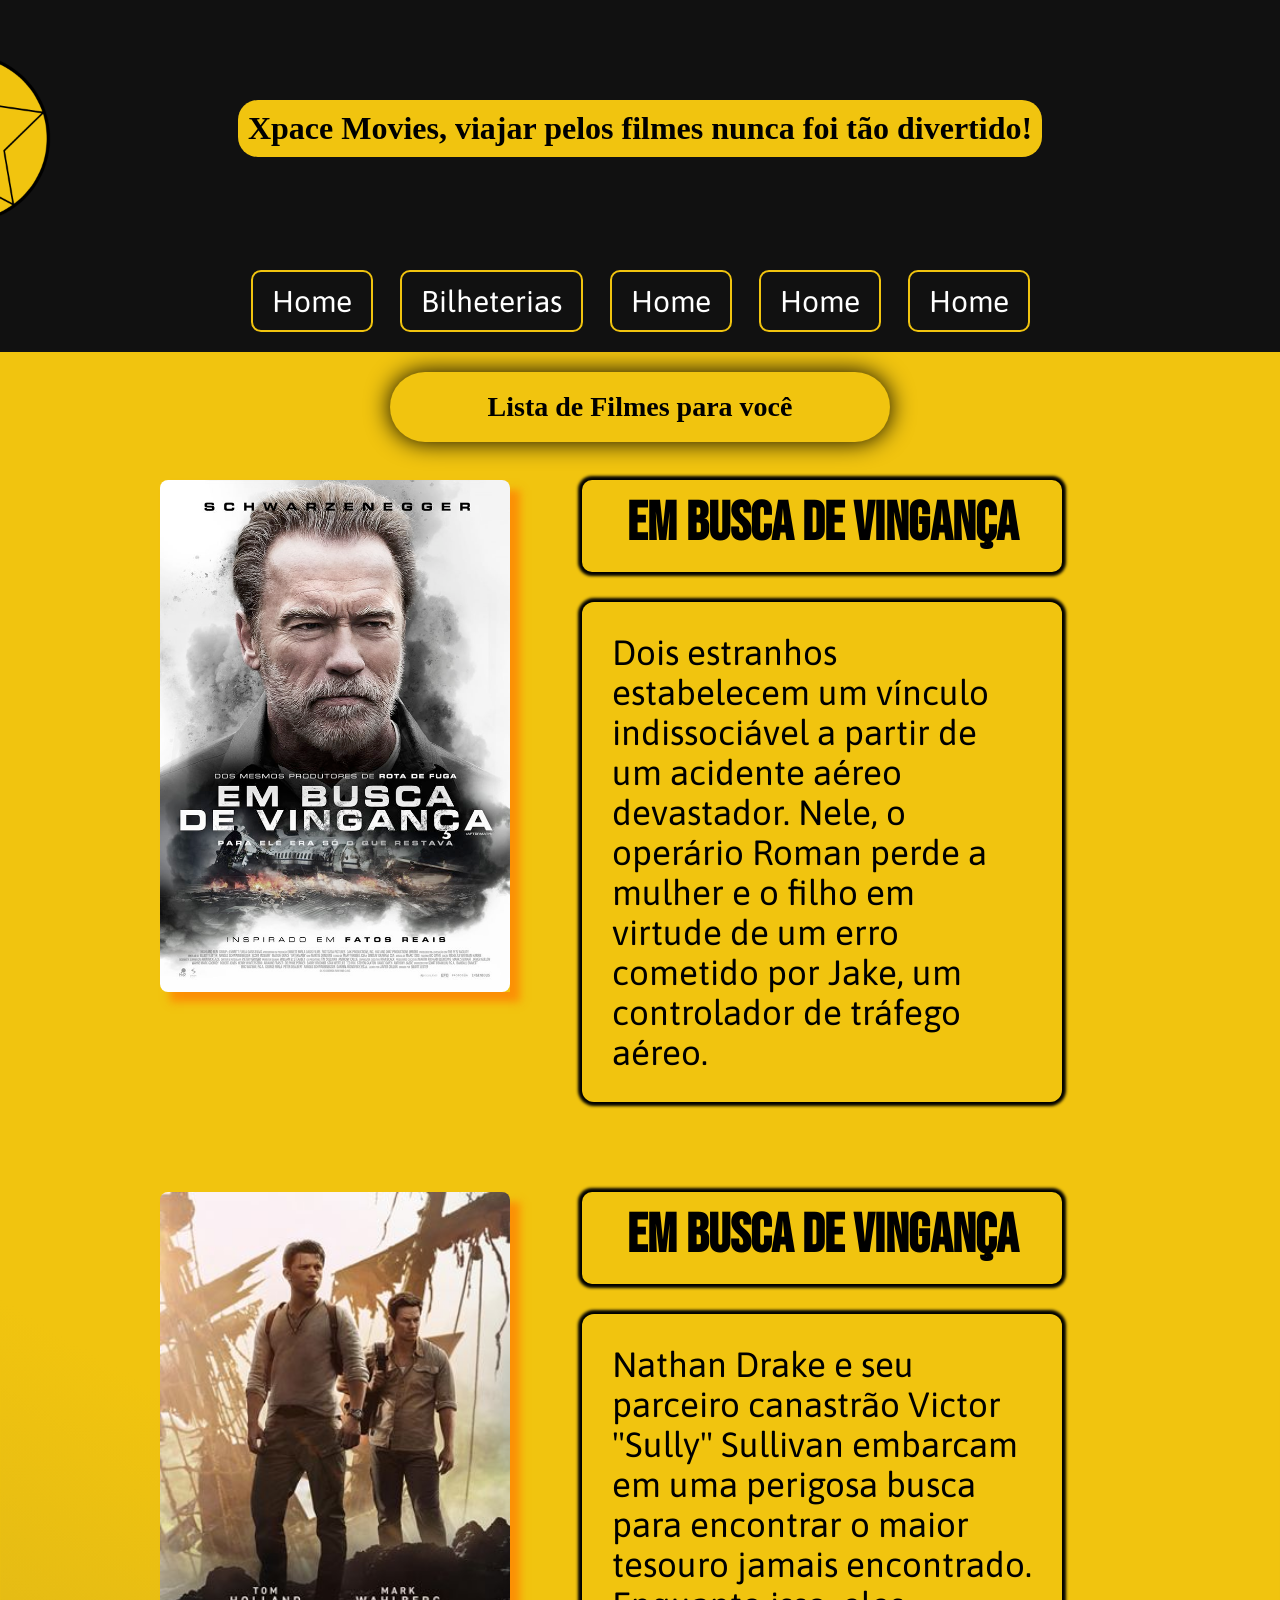
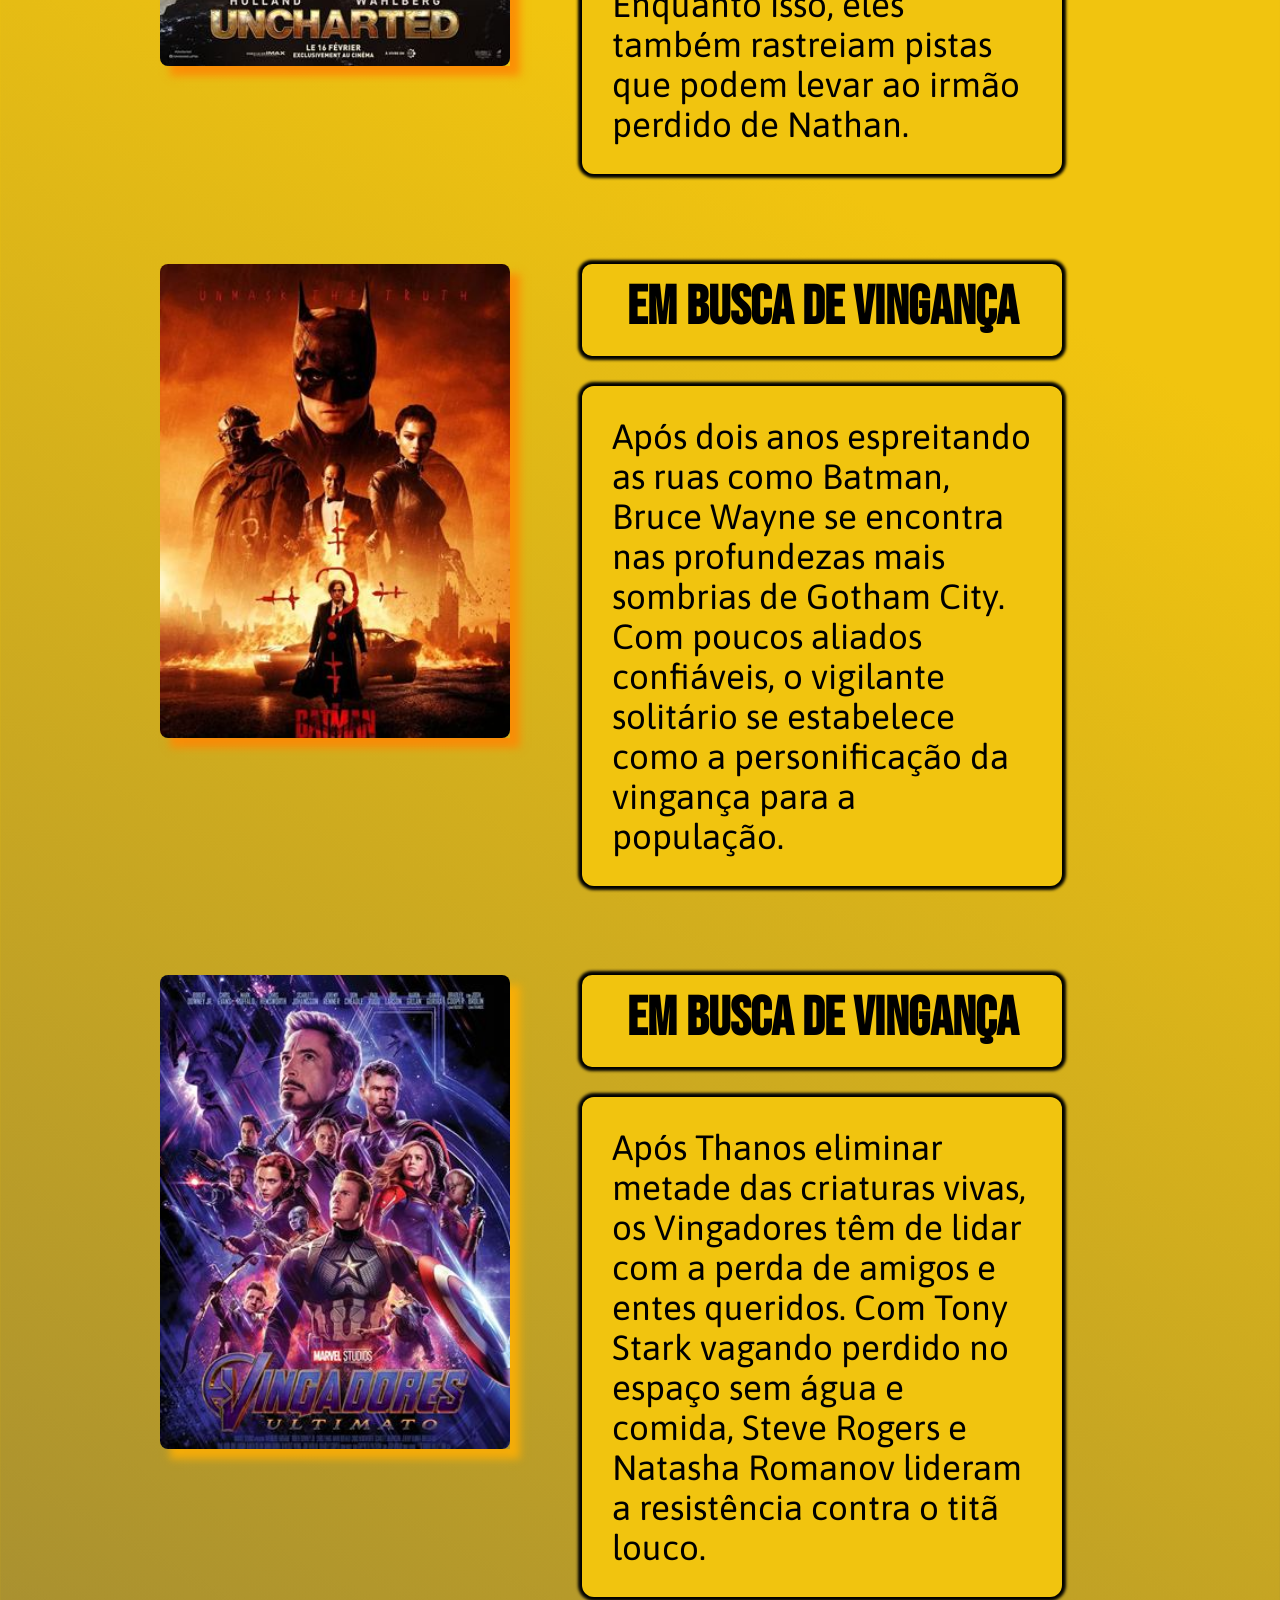
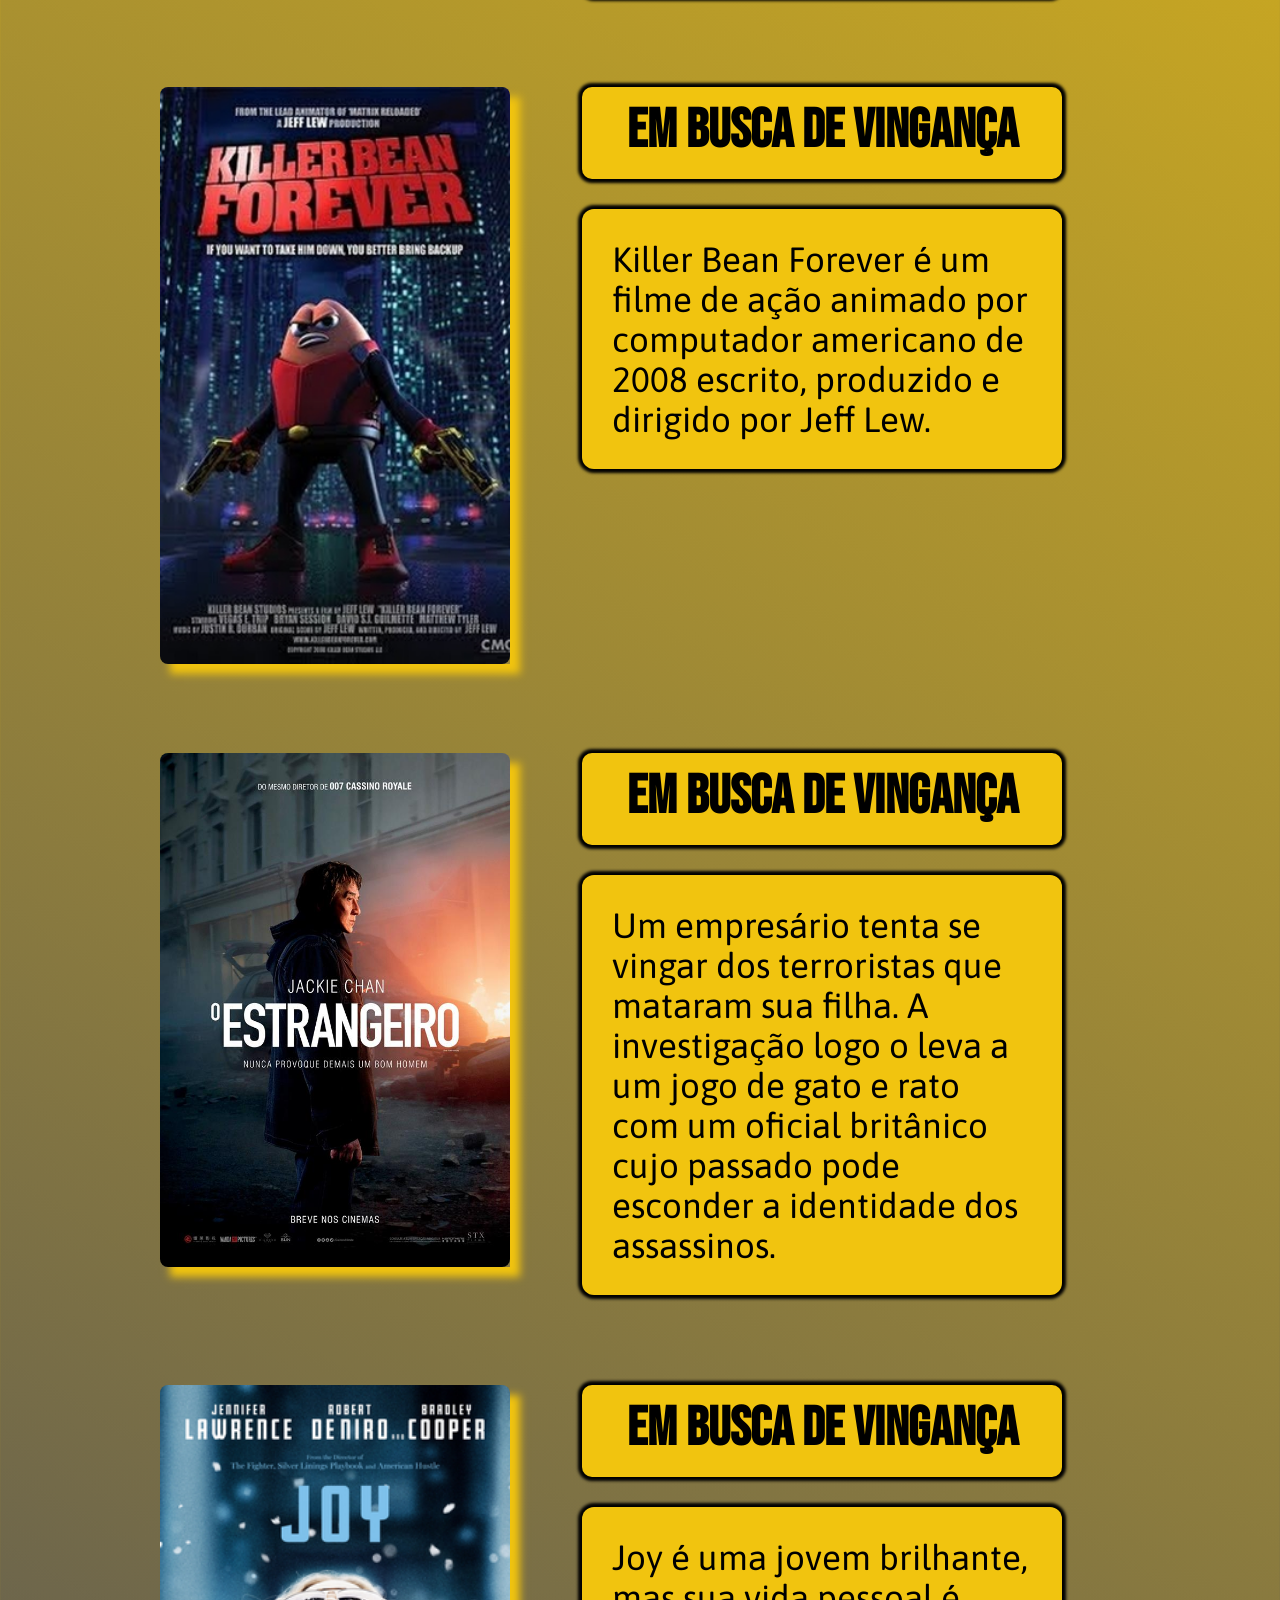
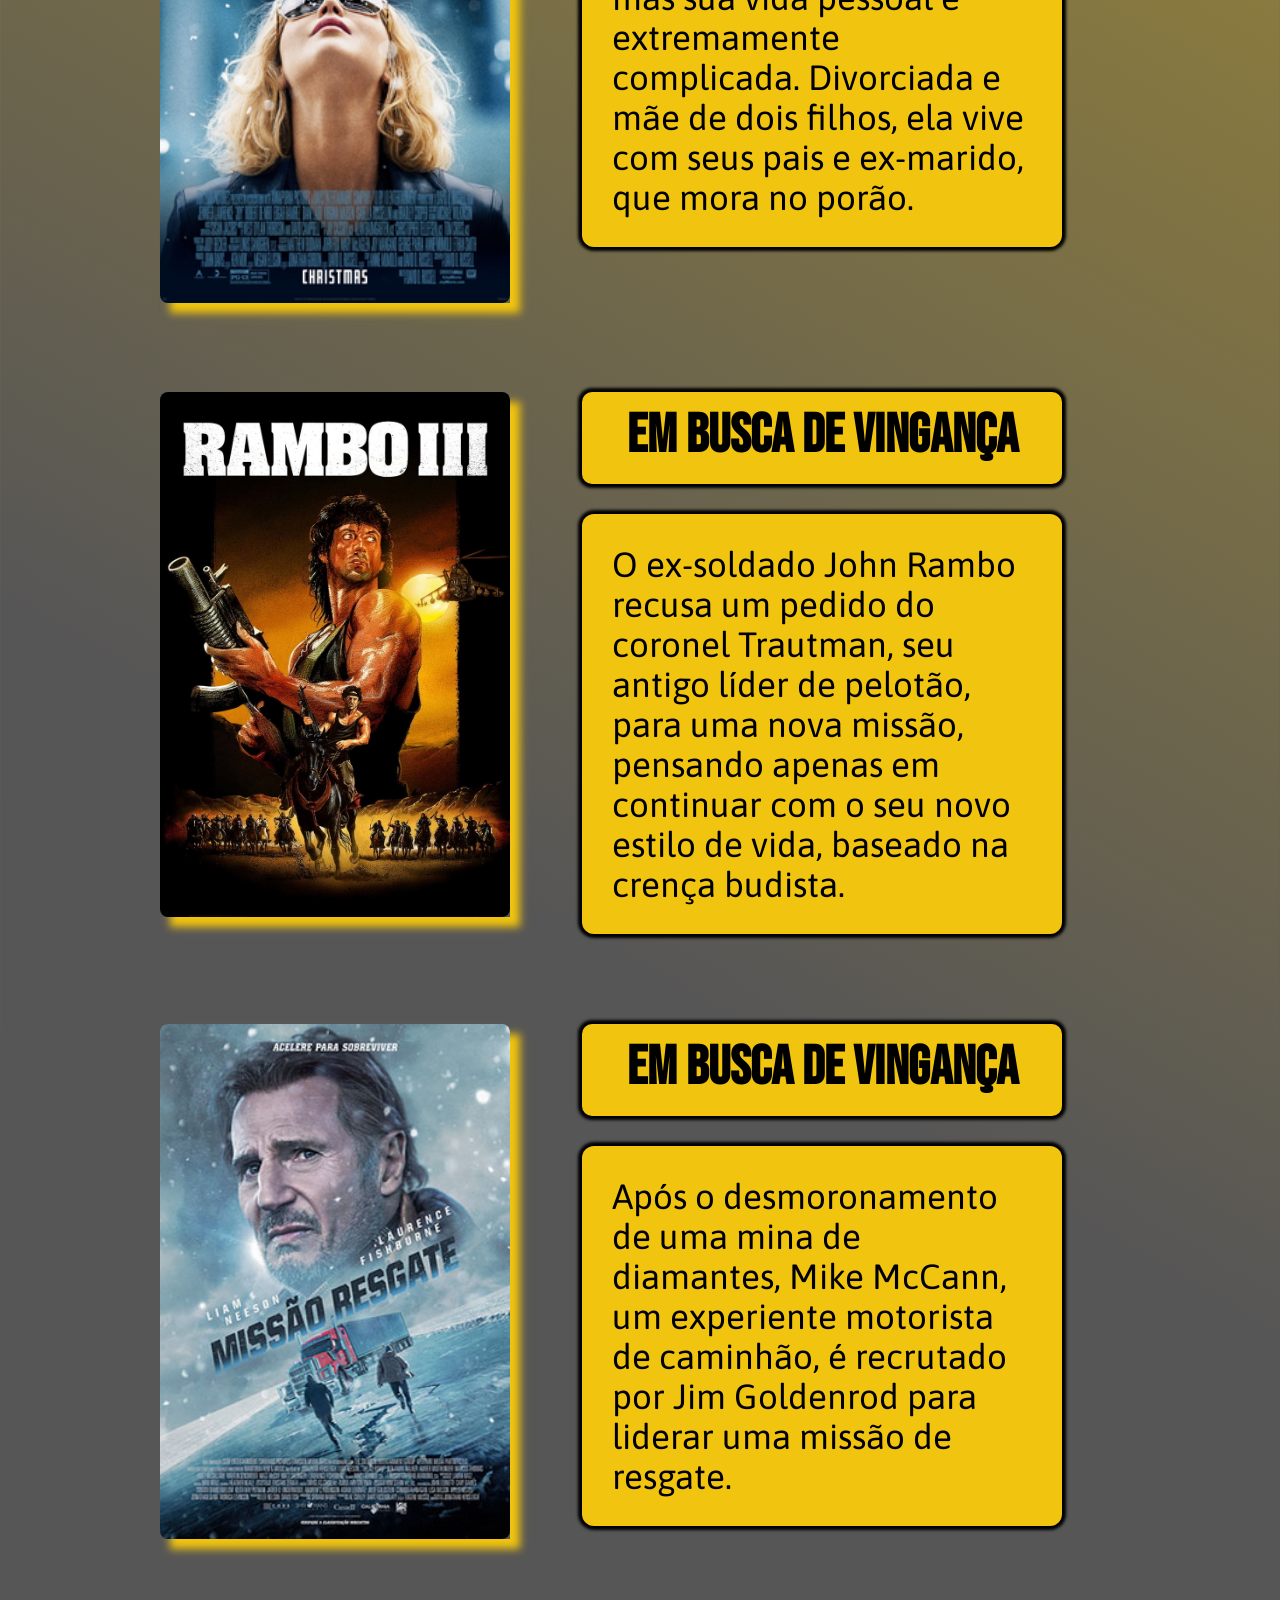
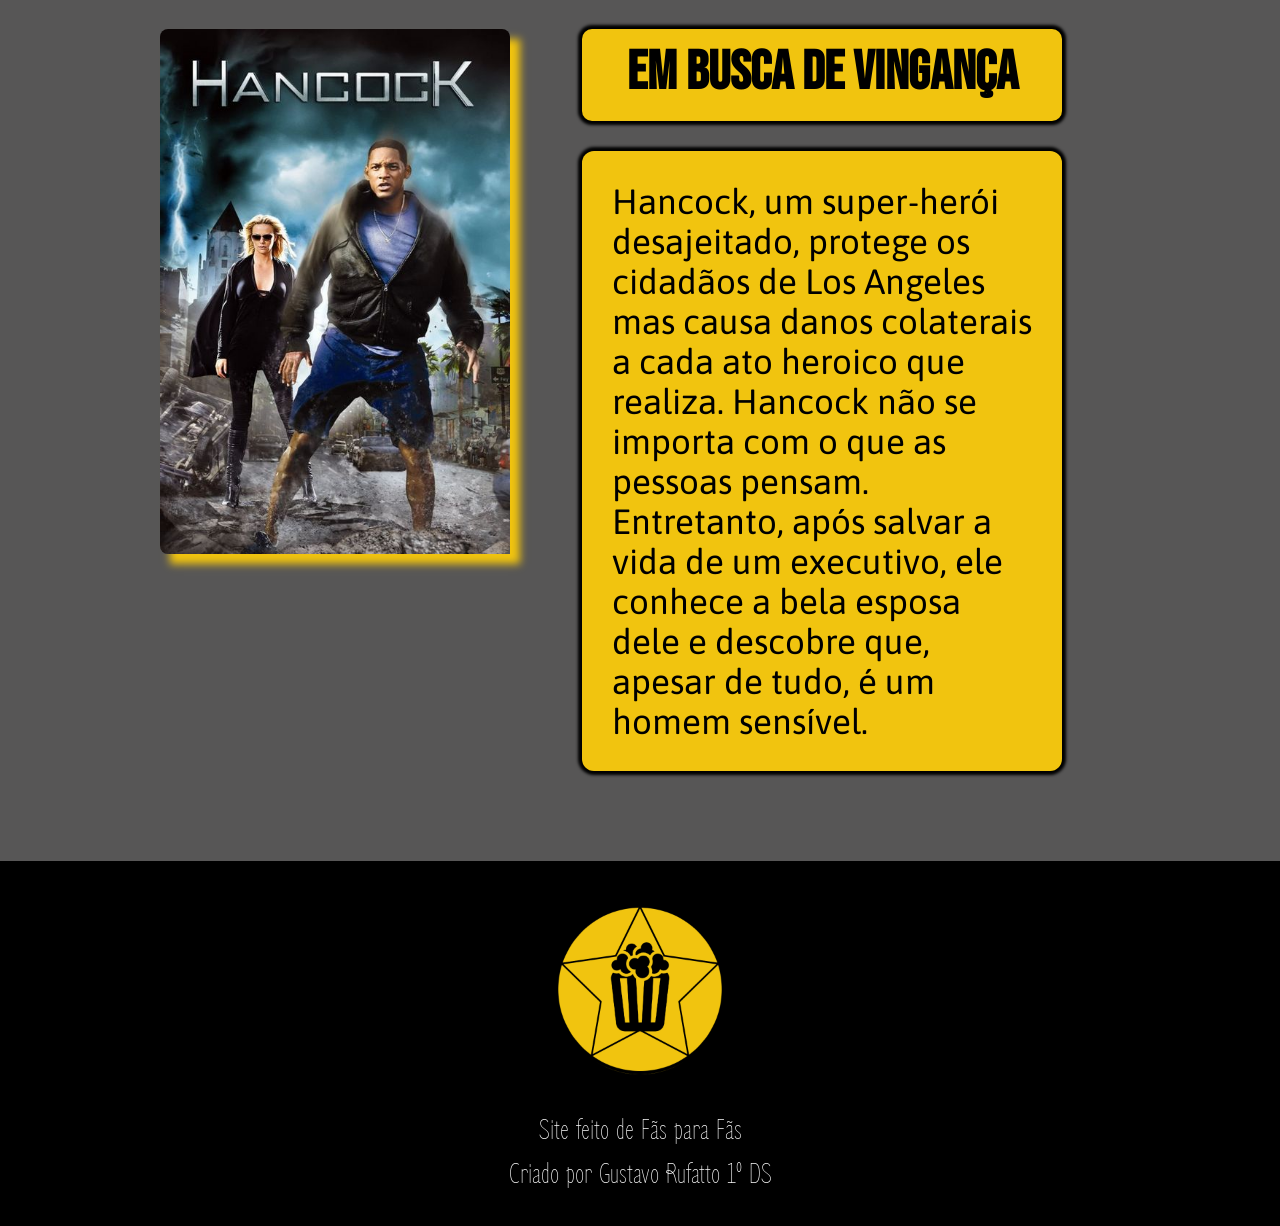
==== Paginas/index.html @ f7ef4a0c "Initial commit" ====
<!DOCTYPE html>
<html lang="pt-BR">

<head>
    <meta charset="UTF-8">
    <link rel="stylesheet" type="text/css" href="./style.css">
    <title>Xpace Movies</title>
</head>

<body>
    <header>
        <div class="cabecalho">
            <img class="cabecalho-logo" src="../Imagens/logo.png" alt="logo" />
            <h1 class="cabecalho-letreiro">Xpace Movies, viajar pelos filmes nunca foi tão divertido! </h1>
        </div>

        <nav>
            <ul class="menu">
                <a href="index.html">
                    <li>Home</li>
                </a>
                <a href="tabela_bilheteria.html">
                    <li>Bilheterias</li>
                </a>
                <a href="../Paginas/index.html">
                    <li>Home</li>
                </a>
                <a href="../Paginas/index.html">
                    <li>Home</li>
                </a>
                <a href="../Paginas/index.html">
                    <li>Home</li>
                </a>
            </ul>
    </header>

    <!--Estou colocando classe em tudo pra ficar o mais objetivo possível :D -->
    <main class="conteudo-principal">
        <center>
            <h1 class="letras">Lista de Filmes para você</h1>
        </center>
        <div>
            <div class="conteudo">
                <div class="filme-capa">
                    <div class="filme-capa-imagem filme-capa-strong-orange">
                        <a href="../Filmes/filme1.html"><img src="../Imagens/filme.jpeg" /></a>
                    </div>
                </div>
                <div class="filme-resumo">
                    <a class="link-titulo" href="../Filmes/filme1.html">
                        <div class="filme-titulo">
                            <h2>em busca de vingança</h2>
                        </div>
                    </a>
                    <p>Dois estranhos estabelecem um vínculo indissociável a partir de um acidente aéreo devastador.
                        Nele, o operário Roman perde a mulher e o filho em virtude de um erro cometido por Jake, um
                        controlador de tráfego aéreo.</p>
                </div>
            </div>
            <div class="conteudo">
                <div class="filme-capa">
                    <div class="filme-capa-imagem filme-capa-strong-orange">
                        <a href="../Filmes/filme2.html"><img src="../Imagens/filme2.jpg" /></a>
                    </div>
                </div>
                <div class="filme-resumo">
                    <a class="link-titulo" href="../Filmes/filme2.html">
                        <div class="filme-titulo">
                            <h2>em busca de vingança</h2>
                        </div>
                    </a>
                    <p>Nathan Drake e seu parceiro canastrão Victor "Sully" Sullivan embarcam em uma perigosa busca para
                        encontrar o maior tesouro jamais encontrado. Enquanto isso, eles também rastreiam pistas que
                        podem levar ao irmão perdido de Nathan.</p>
                </div>
            </div>
            <div class="conteudo">
                <div class="filme-capa">
                    <div class="filme-capa-imagem filme-capa-strong-orange">
                        <a href="../Filmes/filme3.html"><img src="../Imagens/filme3.jpg" /></a>
                    </div>
                </div>
                <div class="filme-resumo">
                    <a class="link-titulo" href="../Filmes/filme3.html">
                        <div class="filme-titulo">
                            <h2>em busca de vingança</h2>
                        </div>
                    </a>
                    <p>Após dois anos espreitando as ruas como Batman, Bruce Wayne se encontra nas profundezas mais
                        sombrias de Gotham City. Com poucos aliados confiáveis, o vigilante solitário se estabelece como
                        a personificação da vingança para a população.</p>
                </div>
            </div>
            <div class="conteudo">
                <div class="filme-capa">
                    <div class="filme-capa-imagem filme-capa-orange">
                        <a href="../Filmes/filme4.html"><img src="../Imagens/filme4.jpg" /></a>
                    </div>
                </div>
                <div class="filme-resumo">
                    <a class="link-titulo" href="../Filmes/filme4.html">
                        <div class="filme-titulo">
                            <h2>em busca de vingança</h2>
                        </div>
                    </a>
                    <p>Após Thanos eliminar metade das criaturas vivas, os Vingadores têm de lidar com a perda de amigos
                        e entes queridos. Com Tony Stark vagando perdido no espaço sem água e comida, Steve Rogers e
                        Natasha Romanov lideram a resistência contra o titã louco.</p>
                </div>
            </div>
            <div class="conteudo">
                <div class="filme-capa">
                    <div class="filme-capa-imagem filme-capa-yellow">
                        <a href="../Filmes/filme5.html"><img src="../Imagens/filme5.jpg" /></a>
                    </div>
                </div>
                <div class="filme-resumo">
                    <a class="link-titulo" href="../Filmes/filme5.html">
                        <div class="filme-titulo">
                            <h2>em busca de vingança</h2>
                        </div>
                    </a>
                    <p>Killer Bean Forever é um filme de ação animado por computador americano de 2008 escrito,
                        produzido e dirigido por Jeff Lew.</p>
                </div>
            </div>
            <div class="conteudo">
                <div class="filme-capa">
                    <div class="filme-capa-imagem filme-capa-yellow">
                        <a href="../Filmes/filme6.html"><img src="../Imagens/filme6.jpg" /></a>
                    </div>
                </div>
                <div class="filme-resumo">
                    <a class="link-titulo" href="../Filmes/filme6.html">
                        <div class="filme-titulo">
                            <h2>em busca de vingança</h2>
                        </div>
                    </a>
                    <p>Um empresário tenta se vingar dos terroristas que mataram sua filha. A investigação logo o leva a
                        um jogo de gato e rato com um oficial britânico cujo passado pode esconder a identidade dos
                        assassinos.</p>
                </div>
            </div>
            <div class="conteudo">
                <div class="filme-capa">
                    <div class="filme-capa-imagem filme-capa-yellow">
                        <a href="../Filmes/filme7.html"><img src="../Imagens/filme7.jpg" /></a>
                    </div>
                </div>
                <div class="filme-resumo">
                    <a class="link-titulo" href="../Filmes/filme7.html">
                        <div class="filme-titulo">
                            <h2>em busca de vingança</h2>
                        </div>
                    </a>
                    <p>Joy é uma jovem brilhante, mas sua vida pessoal é extremamente complicada. Divorciada e mãe de
                        dois filhos, ela vive com seus pais e ex-marido, que mora no porão.</p>
                </div>
            </div>
            <div class="conteudo">
                <div class="filme-capa">
                    <div class="filme-capa-imagem filme-capa-yellow">
                        <a href="../Filmes/filme8.html"><img src="../Imagens/filme8.jpg" /></a>
                    </div>
                </div>
                <div class="filme-resumo">
                    <a class="link-titulo" href="../Filmes/filme8.html">
                        <div class="filme-titulo">
                            <h2>em busca de vingança</h2>
                        </div>
                    </a>
                    <p>O ex-soldado John Rambo recusa um pedido do coronel Trautman, seu antigo líder de pelotão, para
                        uma nova missão, pensando apenas em continuar com o seu novo estilo de vida, baseado na crença
                        budista.</p>
                </div>
            </div>
            <div class="conteudo">
                <div class="filme-capa">
                    <div class="filme-capa-imagem filme-capa-yellow">
                        <a href="../Filmes/filme9.html"><img src="../Imagens/filme9.jpg" /></a>
                    </div>
                </div>
                <div class="filme-resumo">
                    <a class="link-titulo" href="../Filmes/filme9.html">
                        <div class="filme-titulo">
                            <h2>em busca de vingança</h2>
                        </div>
                    </a>
                    <p>Após o desmoronamento de uma mina de diamantes, Mike McCann, um experiente motorista de caminhão,
                        é recrutado por Jim Goldenrod para liderar uma missão de resgate.</p>
                </div>
            </div>
            <div class="conteudo">
                <div class="filme-capa">
                    <div class="filme-capa-imagem filme-capa-yellow">
                        <a href="../Filmes/filme10.html"><img src="../Imagens/filme10.jpg" /></a>
                    </div>
                </div>
                <div class="filme-resumo">
                    <a class="link-titulo" href="../Filmes/filme10.html">
                        <div class="filme-titulo">
                            <h2>em busca de vingança</h2>
                        </div>
                    </a>
                    <div class="filme-descricao">
                        <p>Hancock, um super-herói desajeitado, protege os cidadãos de Los Angeles mas causa danos
                            colaterais a cada ato heroico que realiza. Hancock não se importa com o que as pessoas
                            pensam. Entretanto, após salvar a vida de um executivo, ele conhece a bela esposa dele e
                            descobre que, apesar de tudo, é um homem sensível.</p>
                    </div>
                </div>
            </div>
        </div>
    </main>

    <footer class="rodape">
        <div>
            <img class="rodape-logo" src="../Imagens/logo.png" />
            <p> Site feito de Fãs para Fãs</p>
            <p> Criado por Gustavo Rufatto 1º DS</p>
        </div>

    </footer>
</body>

</html>
---- Paginas/style.css ----
@import url('https://fonts.googleapis.com/css2?family=Asap&display=swap');
@import url('https://fonts.googleapis.com/css2?family=Bebas+Neue&family=Josefin+Sans:wght@200&display=swap');
@import url('https://fonts.googleapis.com/css2?family=Arya&family=Bebas+Neue&display=swap');
@import url('https://fonts.googleapis.com/css2?family=Zen+Loop&display=swap');
/* Eu gosto muito de usar as fontes do Google, facilita muito minha vida :P */

* {
    padding: 0;
    margin: 0;
    /* box-sizing: border-box; */
}

body {
    /* padding-left: ;
    padding-right: ;
    padding-top: ; */
    background: linear-gradient(30.15deg,   rgb(87, 86, 86) 26.62%, #f1c40f 75.61%);
    transition: 1s;
    /* O transition serve pra caso aja alguma mudança nos valores do body, ele da uma "duração" a mudança de valor, pra dar um efeito mais leve */

}

.menu a li:hover {
    background-color: #f1c40f;
    transition: 0.3s;
}

.menu a li {
    display: inline-flex;
    margin: 10px;
    border: 2px solid #f1c40f;
    padding: 12px 19px;
    border-radius: 10px;
}

.menu a{
    text-decoration: none;
    color: white;
    font-size: 30px;
    font-family: 'Asap';
}

ul {
    padding-top: 10px;
    background-color: #111;
    padding: 10px;
}

nav {
    background-color: #111;
}

.cabecalho {
    display: flex;
    justify-content: center;
    background-color: #111;
    padding-top: 40px;
}

.cabecalho-logo {
    height: 200px;
    width: 200px;
    padding-right: 1350px;
    padding-bottom: 10px;
}

.cabecalho h1 {
    padding: 10px;
    margin: 60px;
    text-align: center;
    position: absolute;
    background-color: #f1c40f;
    border-radius: 20px;
    font-family: 'Oleo Script', cursive;
}

nav  {
    justify-content: center;
    display: flex;
}

.letras {
     background-color: rgba(241, 196, 15, 1.0);
     border-radius: 50px;
     width: 500px;
     height: 70px;
     font-size: 28px;
     text-align: center;
     margin-top: 20px;
     display: flex;
     justify-content: center;
     align-items: center;
     box-shadow: 0px 0px 25px black;
}

.letras {
    font-family: '', cursive;
}

.conteudo {
    margin: 0 auto;
    width: 75%;
    display: grid;
    grid-gap: 15%;
    gap: 9%;
    grid-template-columns: 35% 50%;
    margin-top: 3%;
    margin-bottom: 7%;
}

.filme-capa {
    display: grid;
    aspect-ratio: 1/1;
    place-items: center;
    width: 100%;
}

.filme-capa-imagem img {
    display: block;
    object-fit: cover;
    width: 100%;
    width: 350px;
    border-radius: 8px;
    opacity: 1;
	-webkit-transition: .3s ease-in-out;
	transition: .3s ease-in-out;
}

.filme-capa-strong-orange {
    box-shadow: 10px 10px 8px rgba(253, 137, 5, 0.884);
}
.filme-capa-orange {
    box-shadow: 10px 10px 8px rgba(253, 174, 5, 0.884);
}
.filme-capa-yellow {
    box-shadow: 10px 10px 8px rgba(241, 196, 15, 1.0);
}

.filme-capa-imagem img:hover {
    opacity: 1.5;
    cursor: pointer;
    box-shadow: 0px 0px 25px black;
    transform: scale(1.1);
}

.filme-resumo h2 {
    display: grid;
    grid-template-columns: 1fr;
    color: black;
    border-radius: 15%;
    margin-bottom: 5px;
    height: 5%;
    font-size: 55px;
    font-family: 'Bebas Neue', cursive;
}

.link-titulo {
    text-decoration: none;
}

.filme-titulo {
    display: flex;
    padding: 10px 15px;
    background-color: rgba(241, 196, 15, 1.0);
    border-radius: 10px;
    text-align: center;
    justify-content: center;
    margin: 0 auto;
    transition: 0.3s;
    transition-timing-function: ease-in-out 0.3s;
    box-shadow: 0px 0px 3px 4px black;
}

.filme-titulo:hover {
    background-color: rgba(241, 196, 15, 1);
    box-shadow: 0px 0px 3px 4px white;
    color: white;
}

.filme-resumo p {
    margin-top: 30px;
    background-color: #f1c40f;
    padding: 30px;
    font-size: 35px;
    border-radius: 12px;
    font-family: 'Asap', cursive;
    box-shadow: 0px 0px 3px 4px black;
}

.rodape {
    background-color: black;
    color: white;
    text-align: center;
    padding: 30px;
}

.rodape-logo {
    height: 200px;
    padding-bottom: 10px;
}

.rodape p {
    padding: 5px;
    font-family: 'Zen Loop', cursive;
}

.rodape div {
    align-items: center;
    font-size: 30px;
}
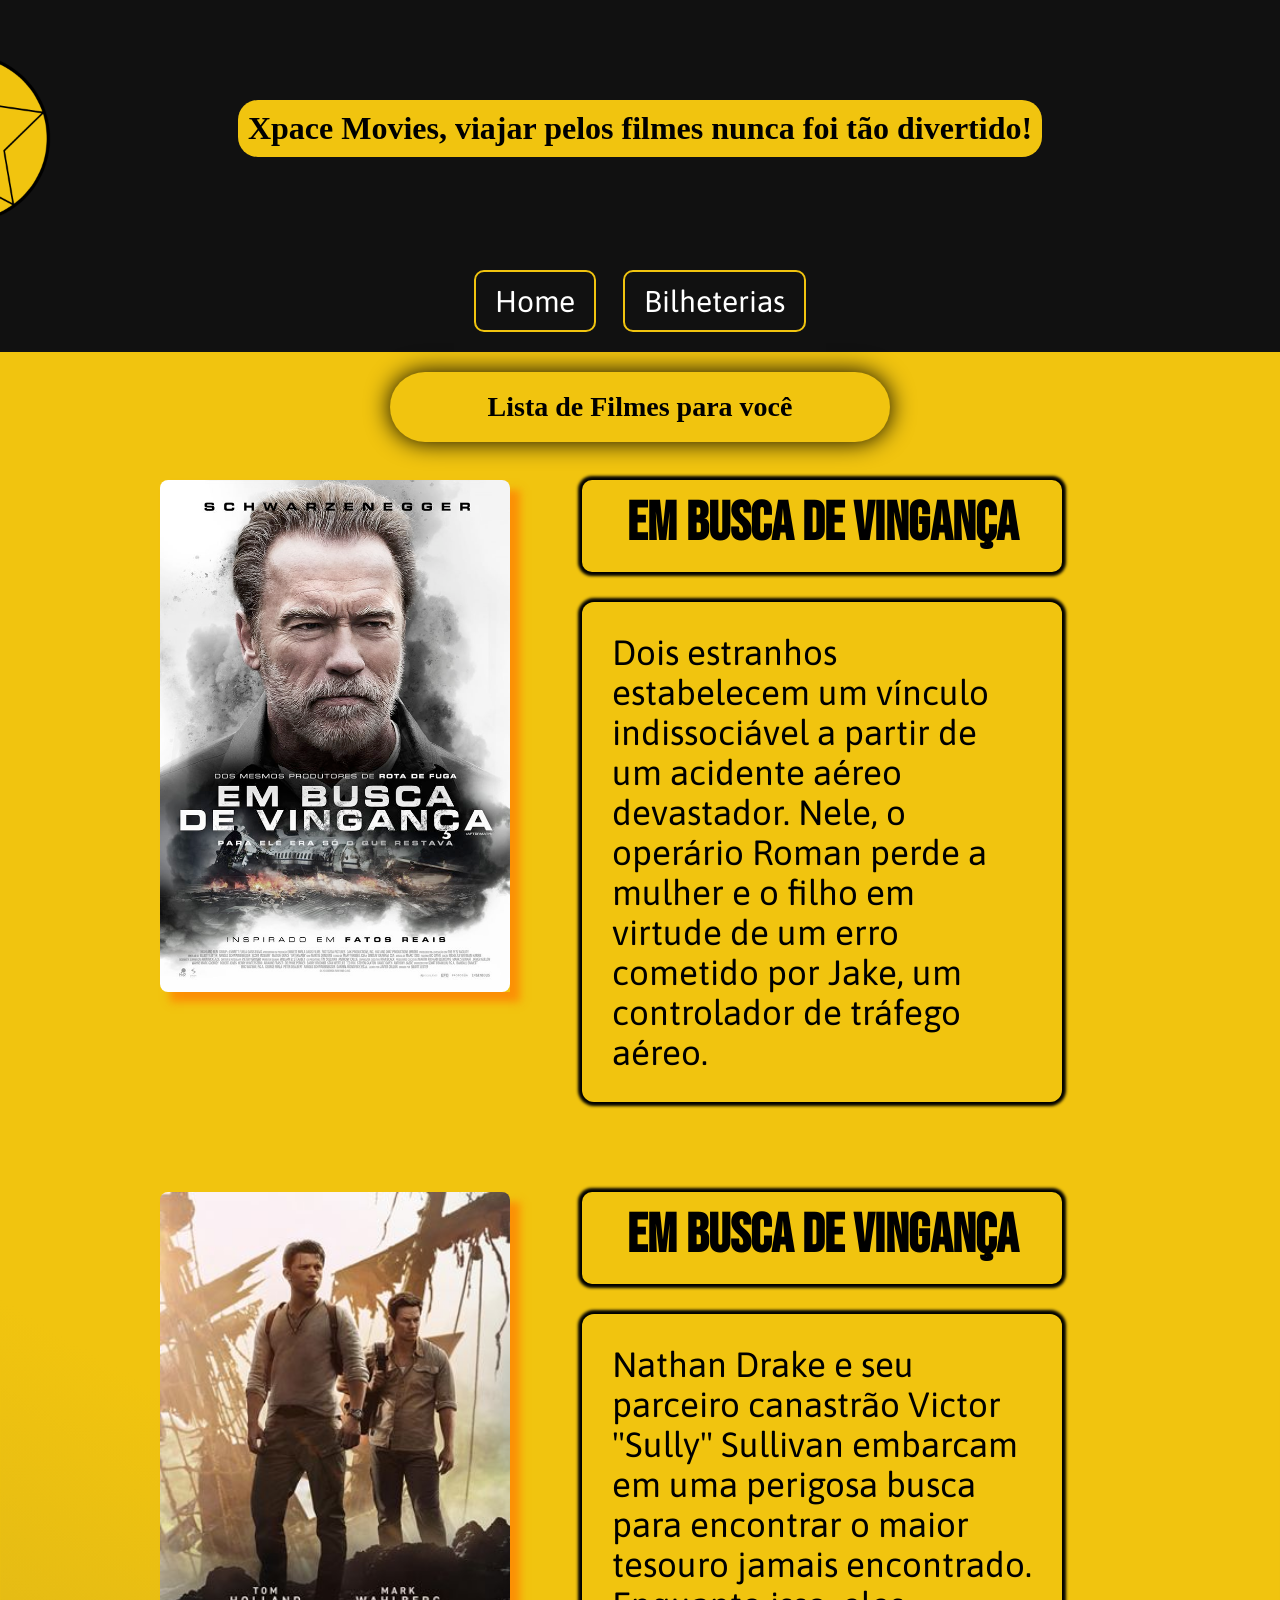
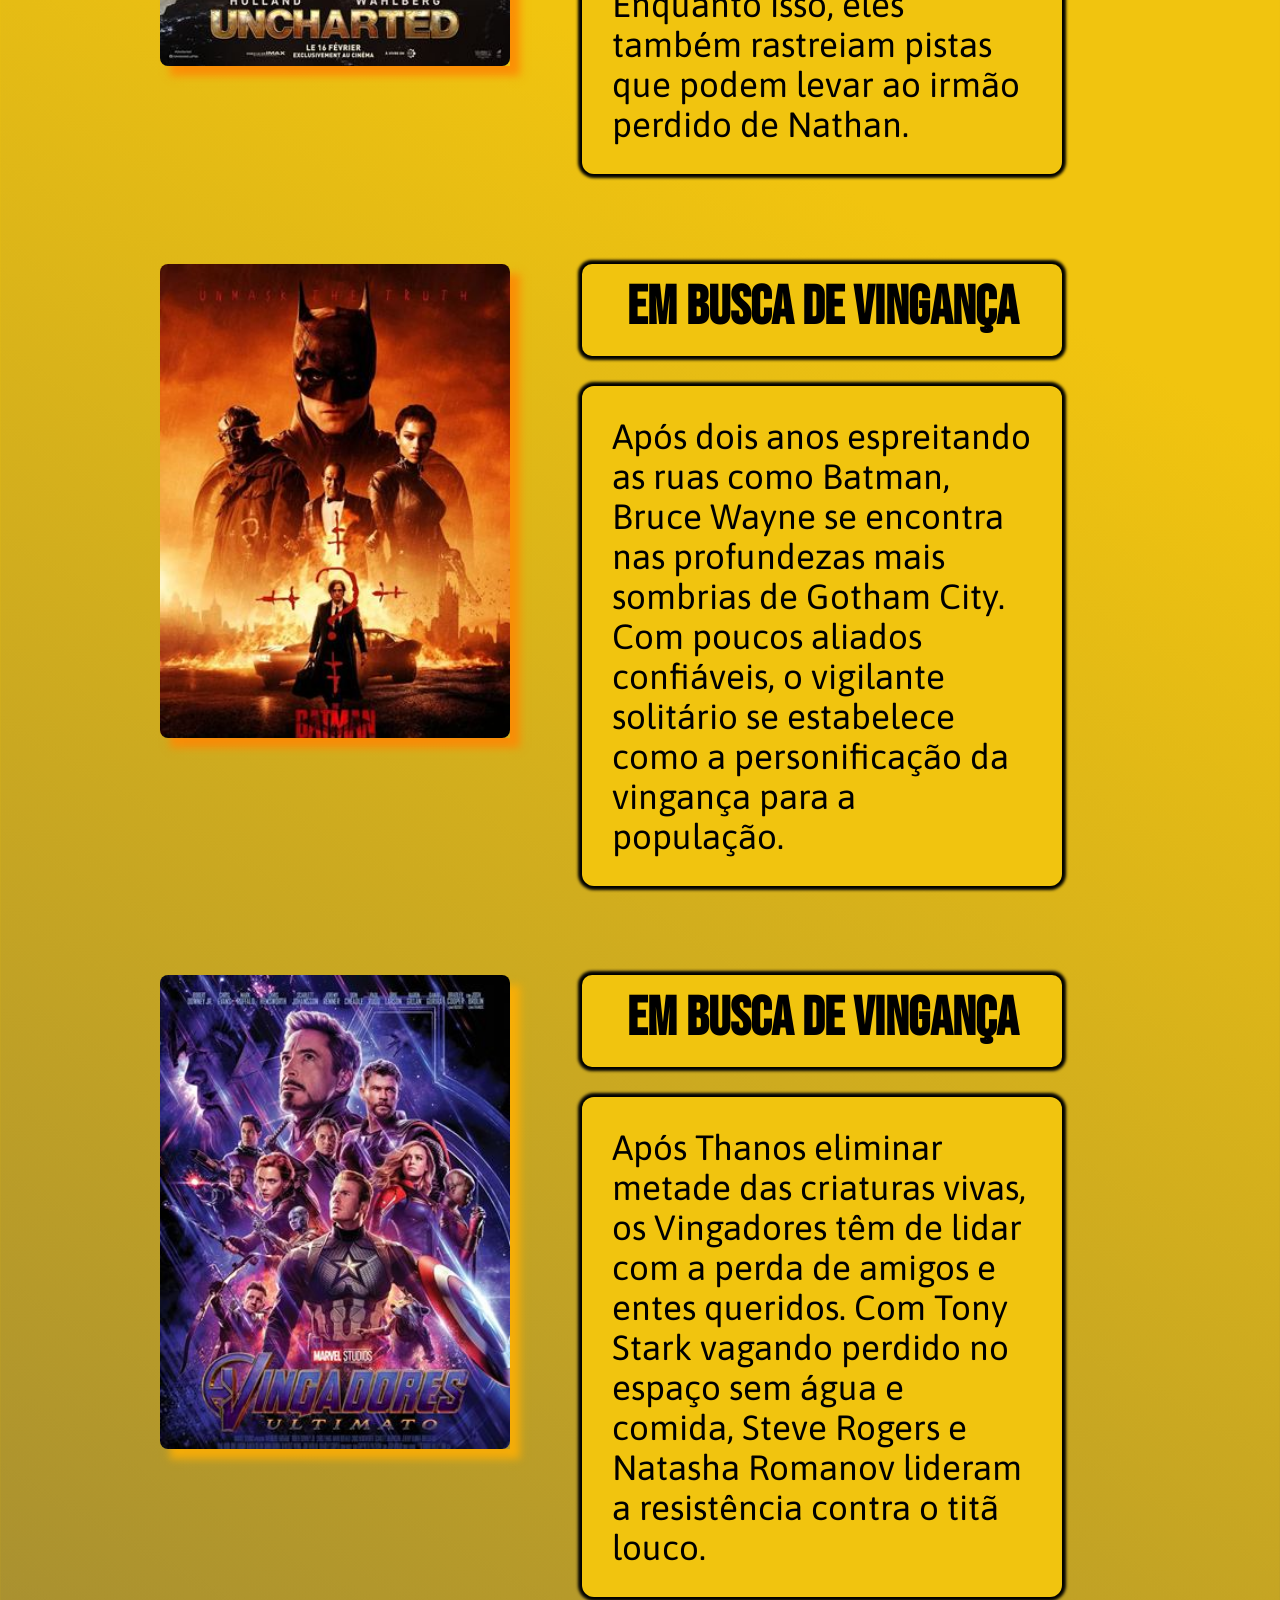
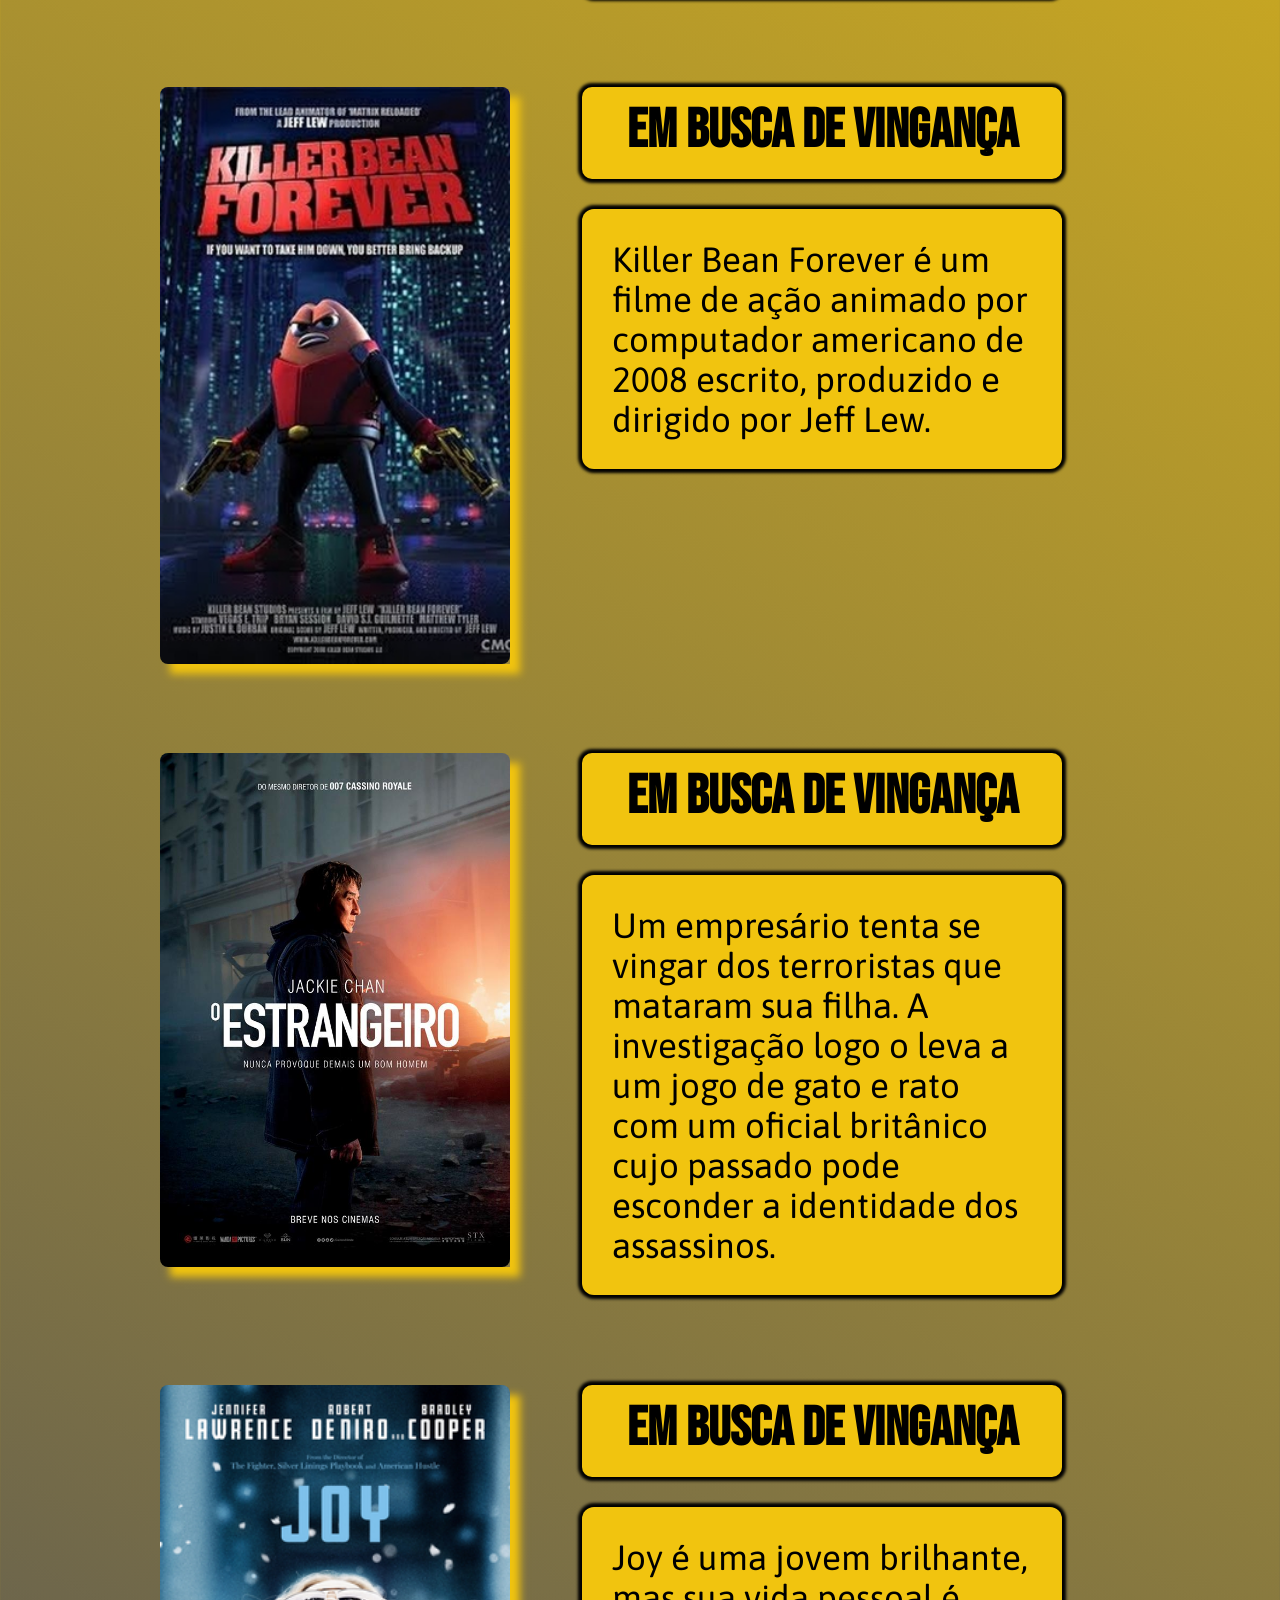
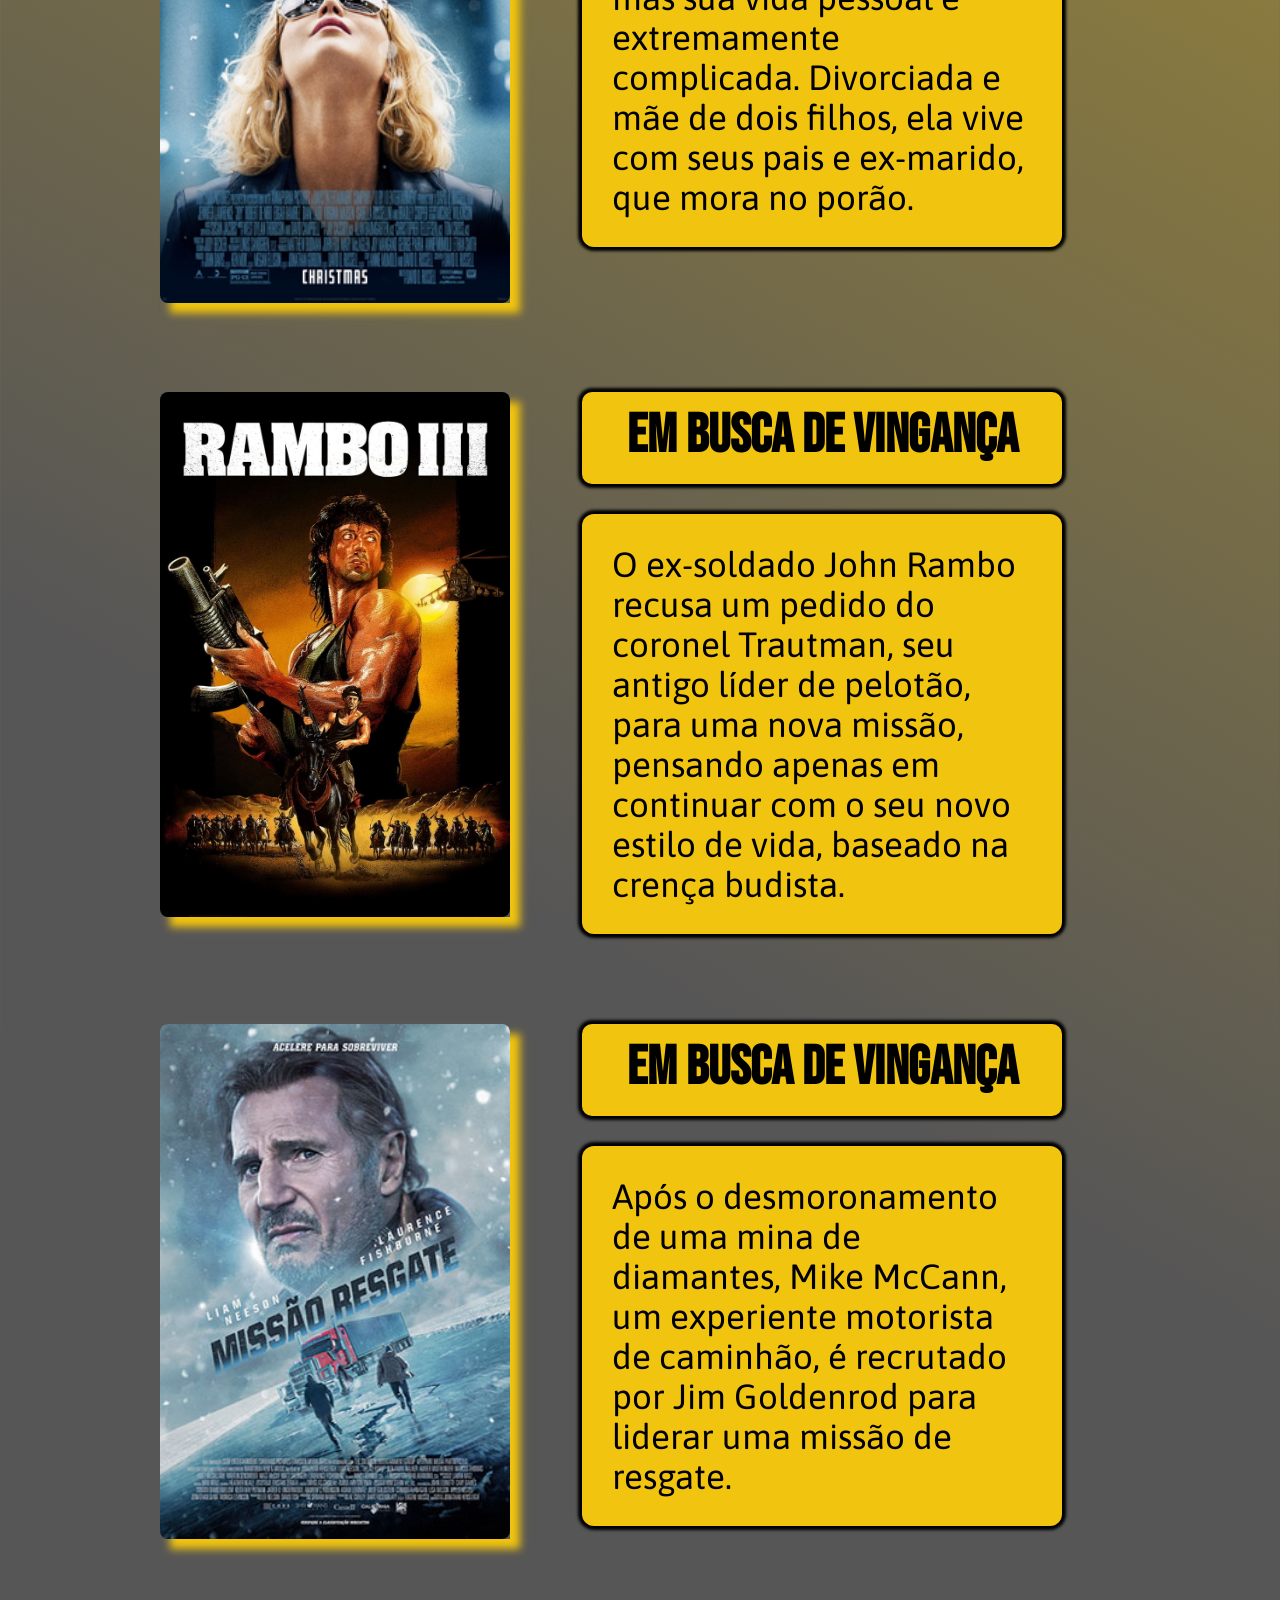
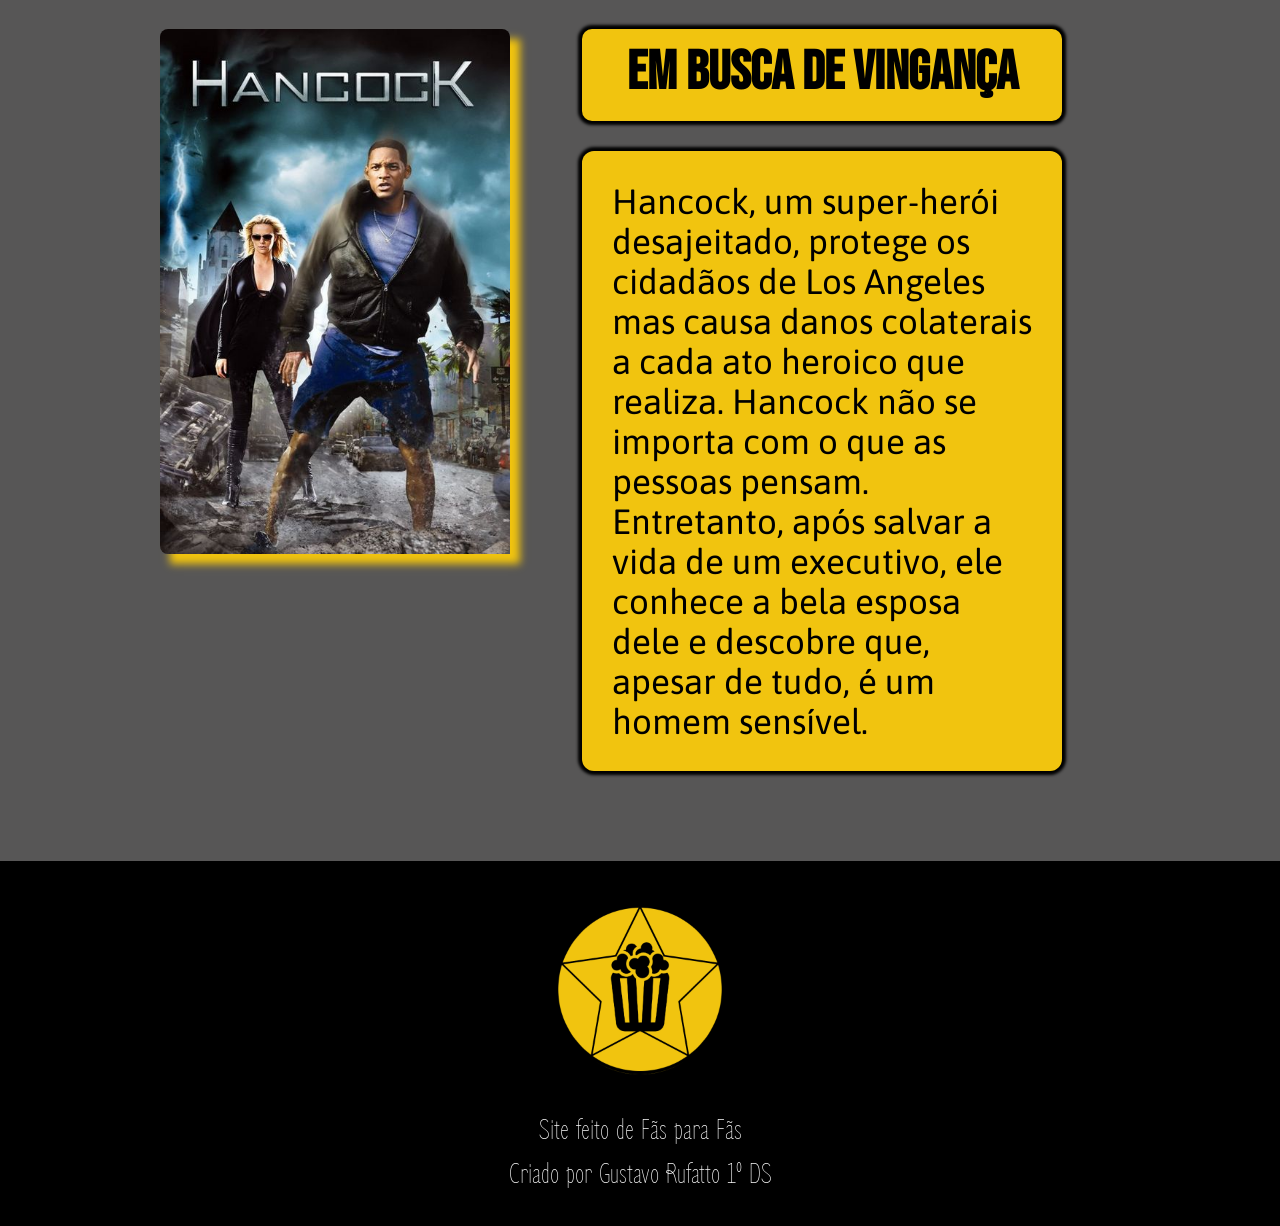
==== commit ce5ec3b4: "Atualização V3" ====
--- a/Paginas/index.html
+++ b/Paginas/index.html
@@ -22,16 +22,6 @@
                 <a href="tabela_bilheteria.html">
                     <li>Bilheterias</li>
                 </a>
-                <a href="../Paginas/index.html">
-                    <li>Home</li>
-                </a>
-                <a href="../Paginas/index.html">
-                    <li>Home</li>
-                </a>
-                <a href="../Paginas/index.html">
-                    <li>Home</li>
-                </a>
-            </ul>
     </header>
 
     <!--Estou colocando classe em tudo pra ficar o mais objetivo possível :D -->
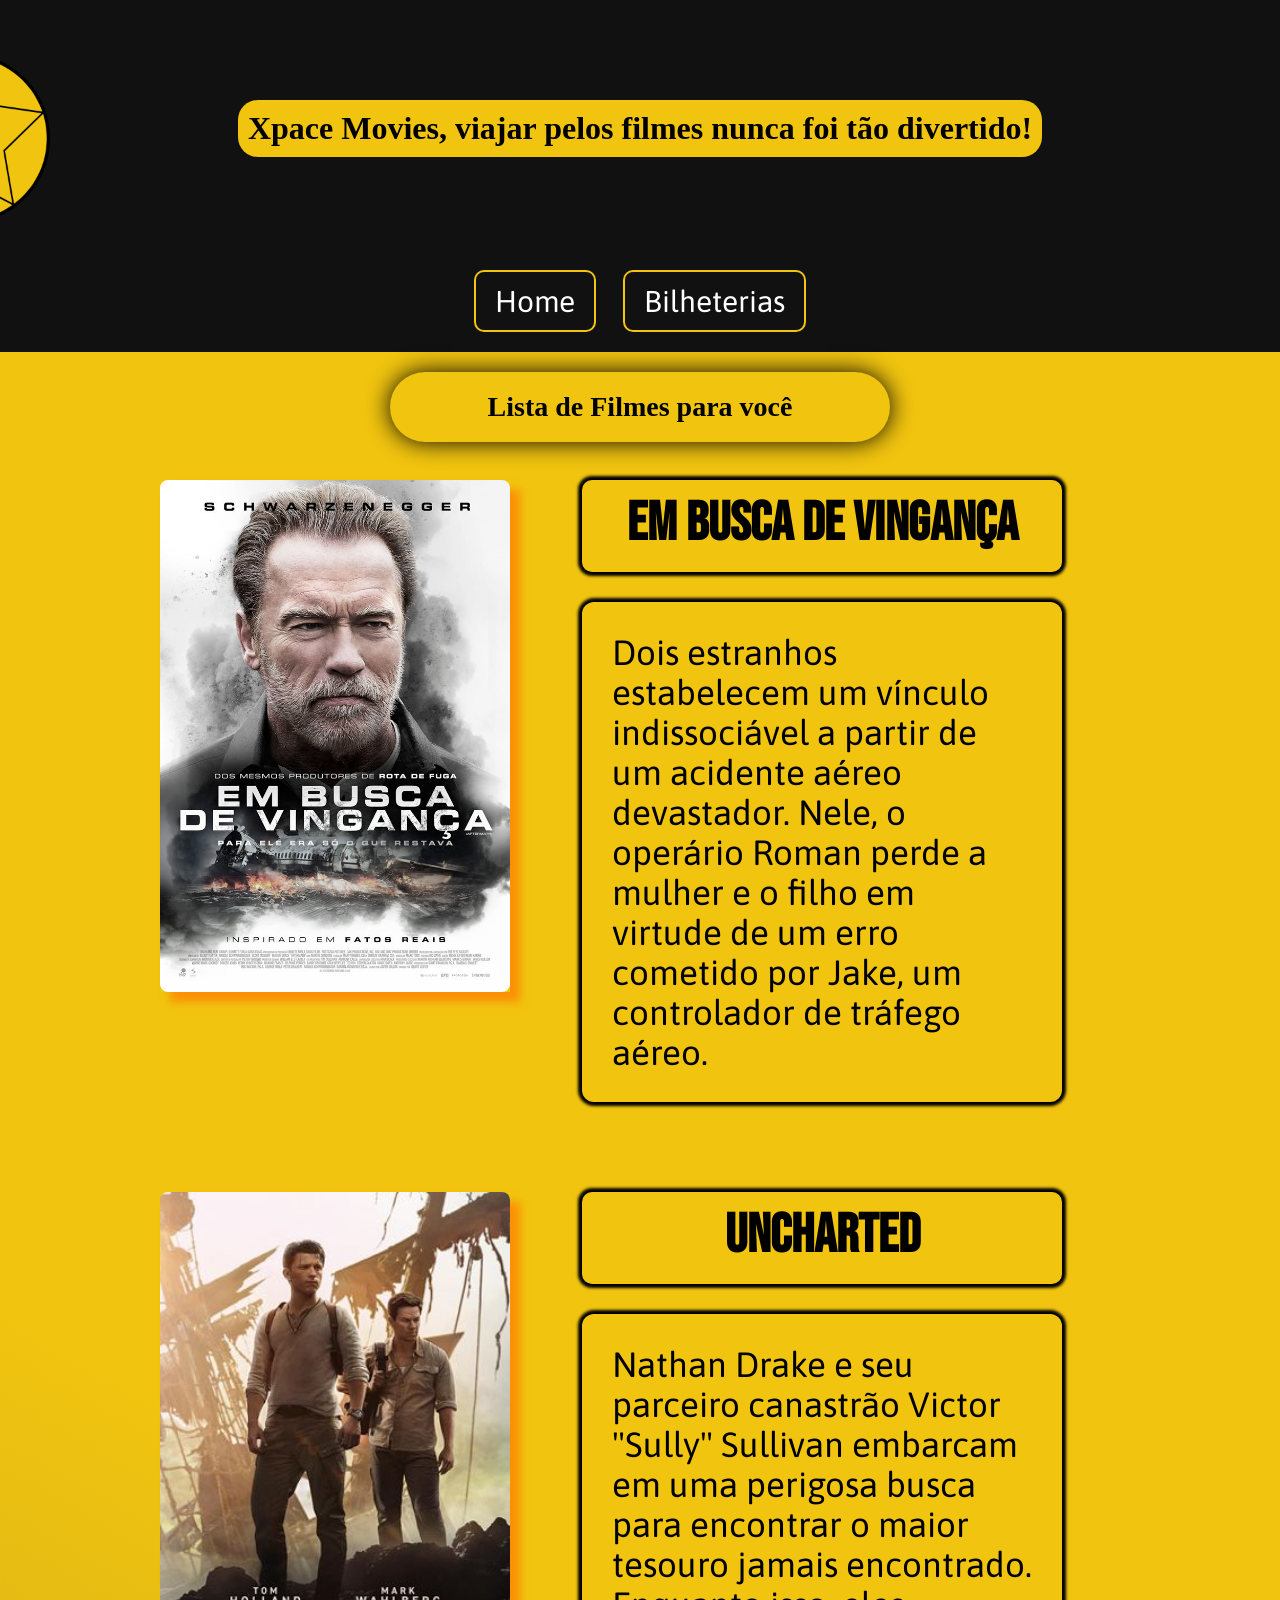
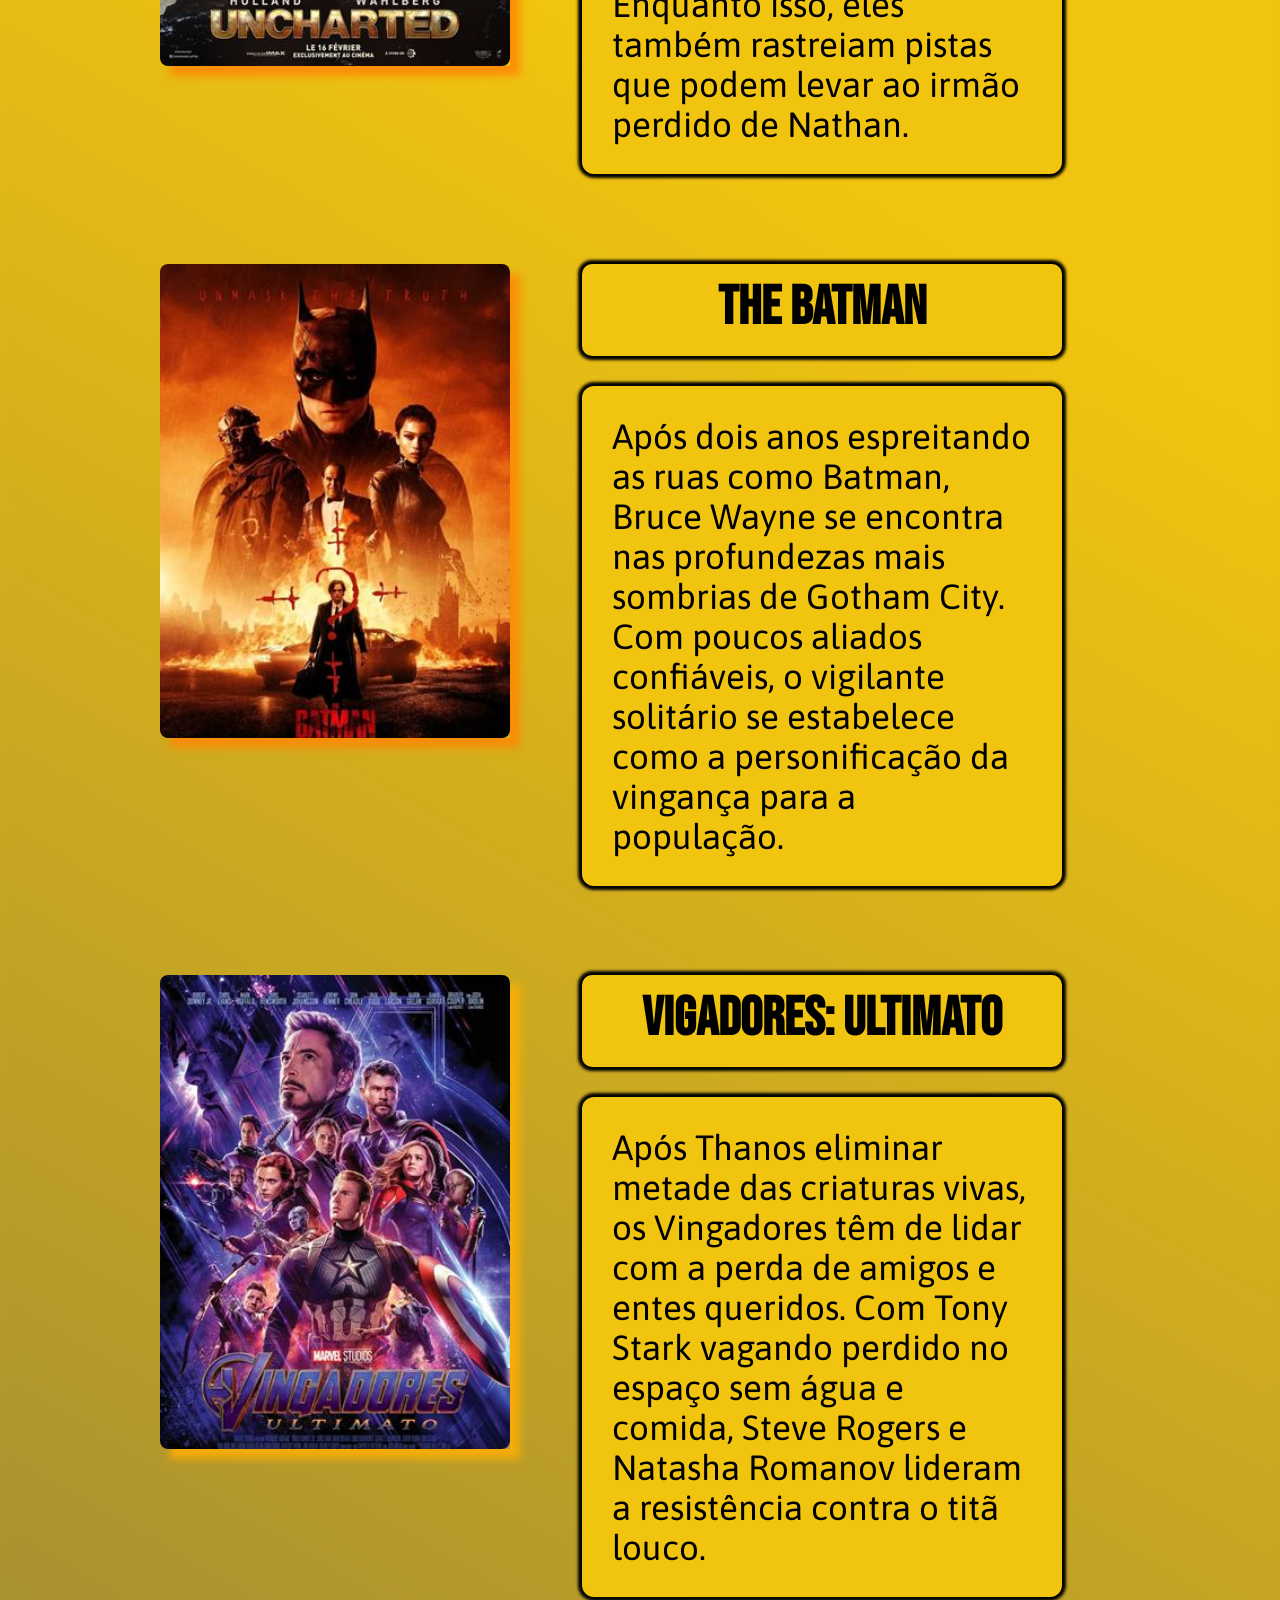
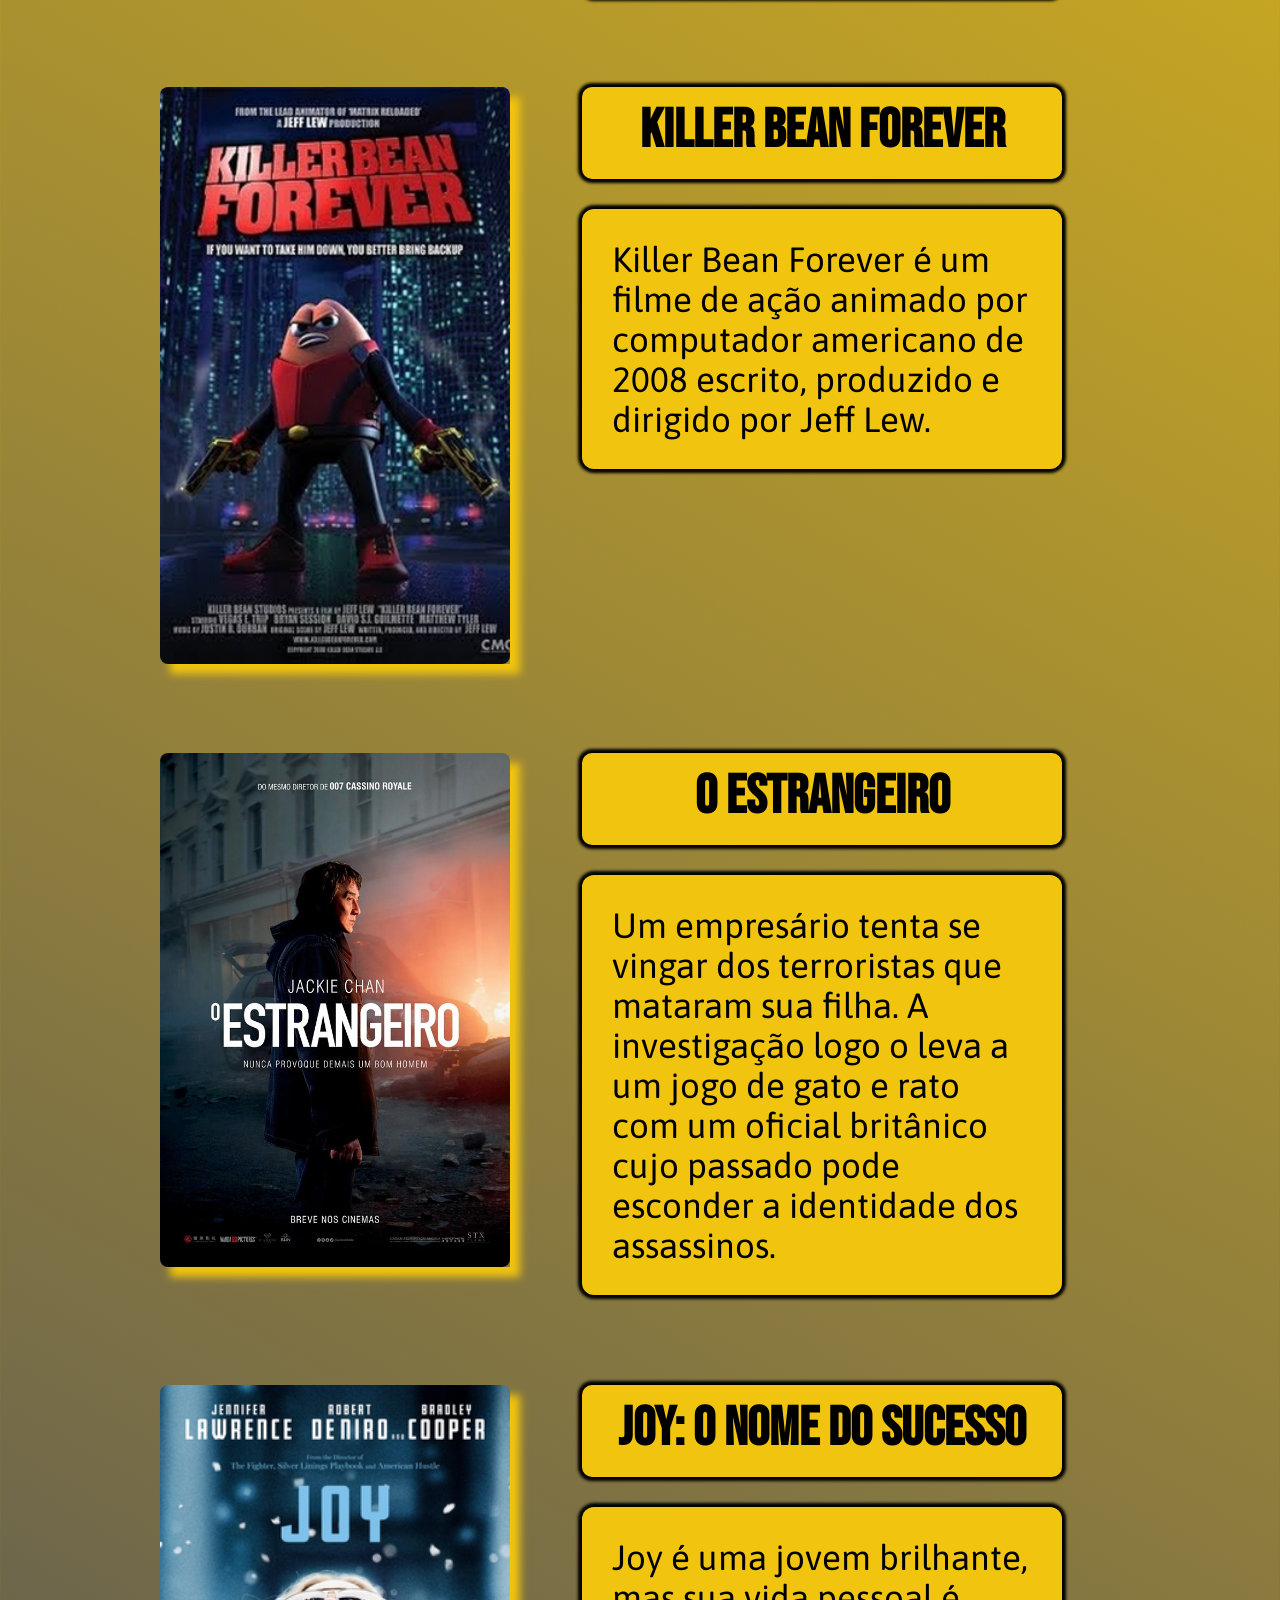
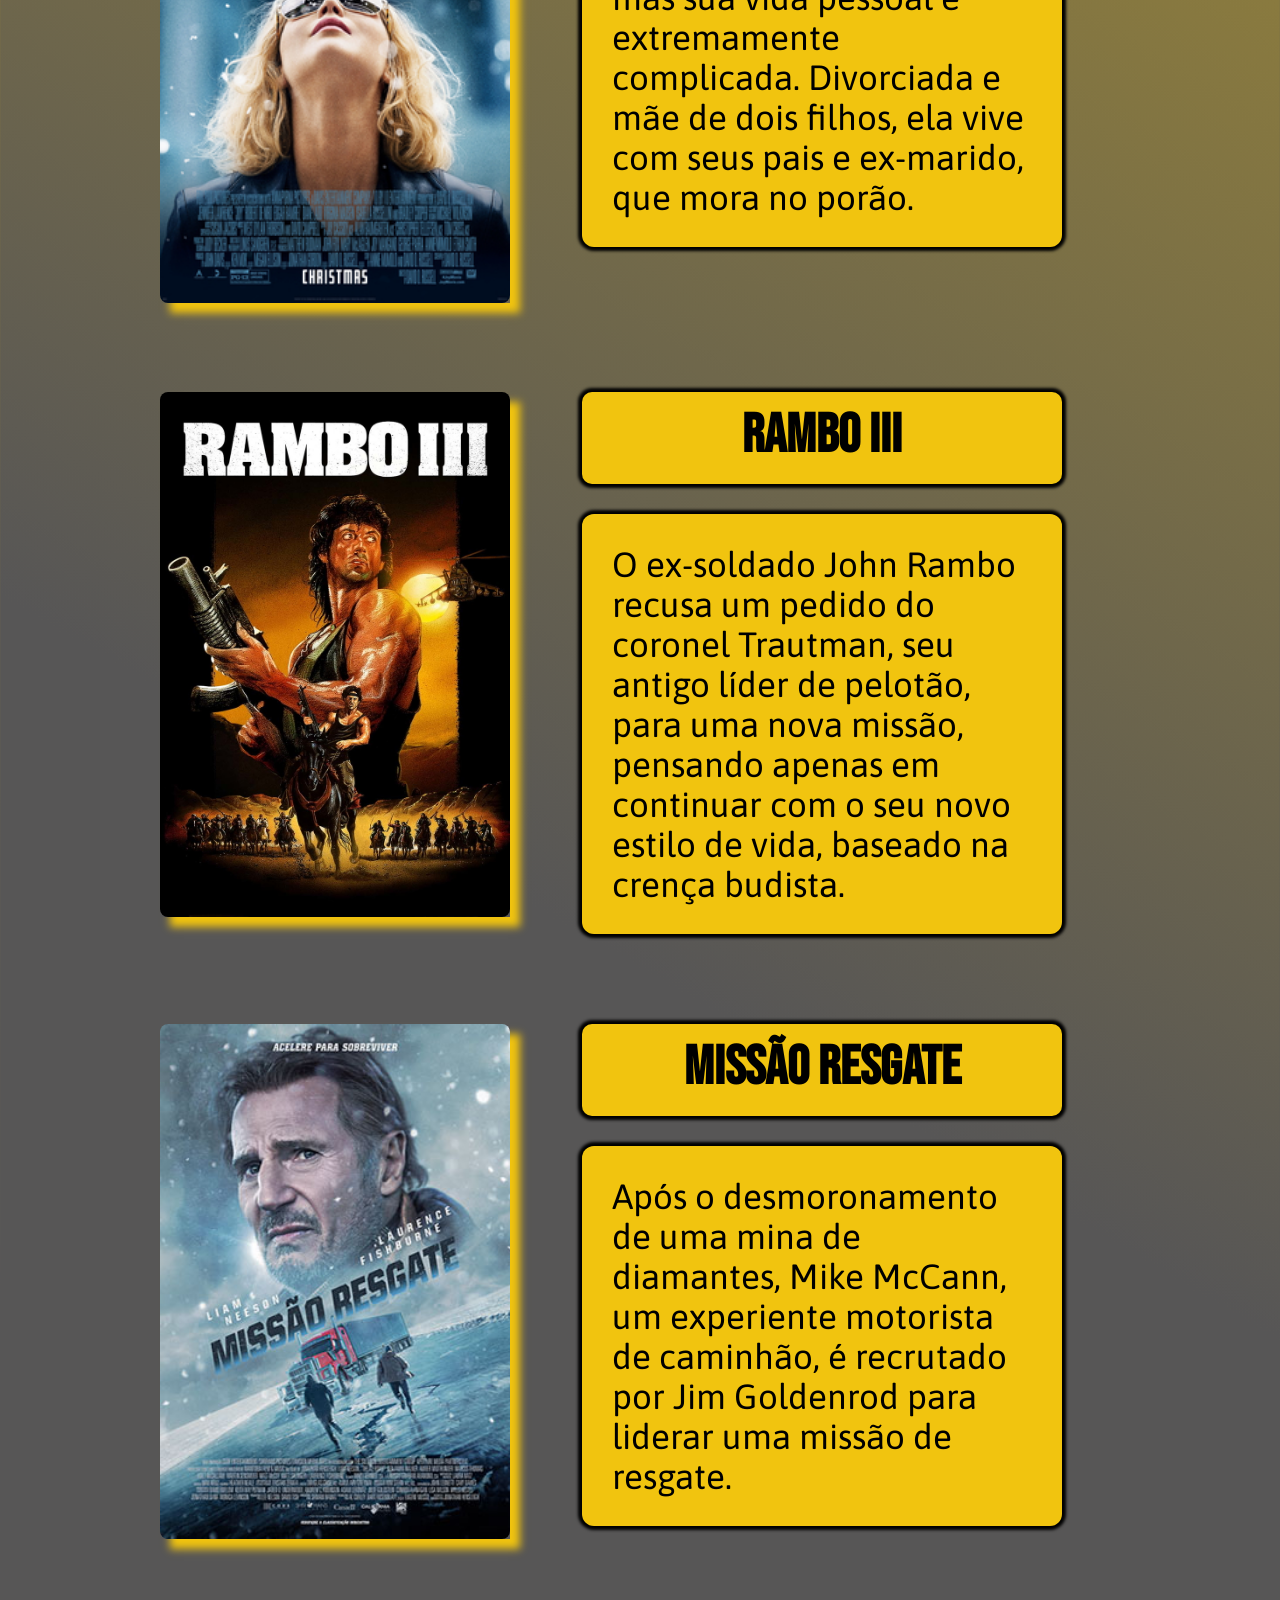
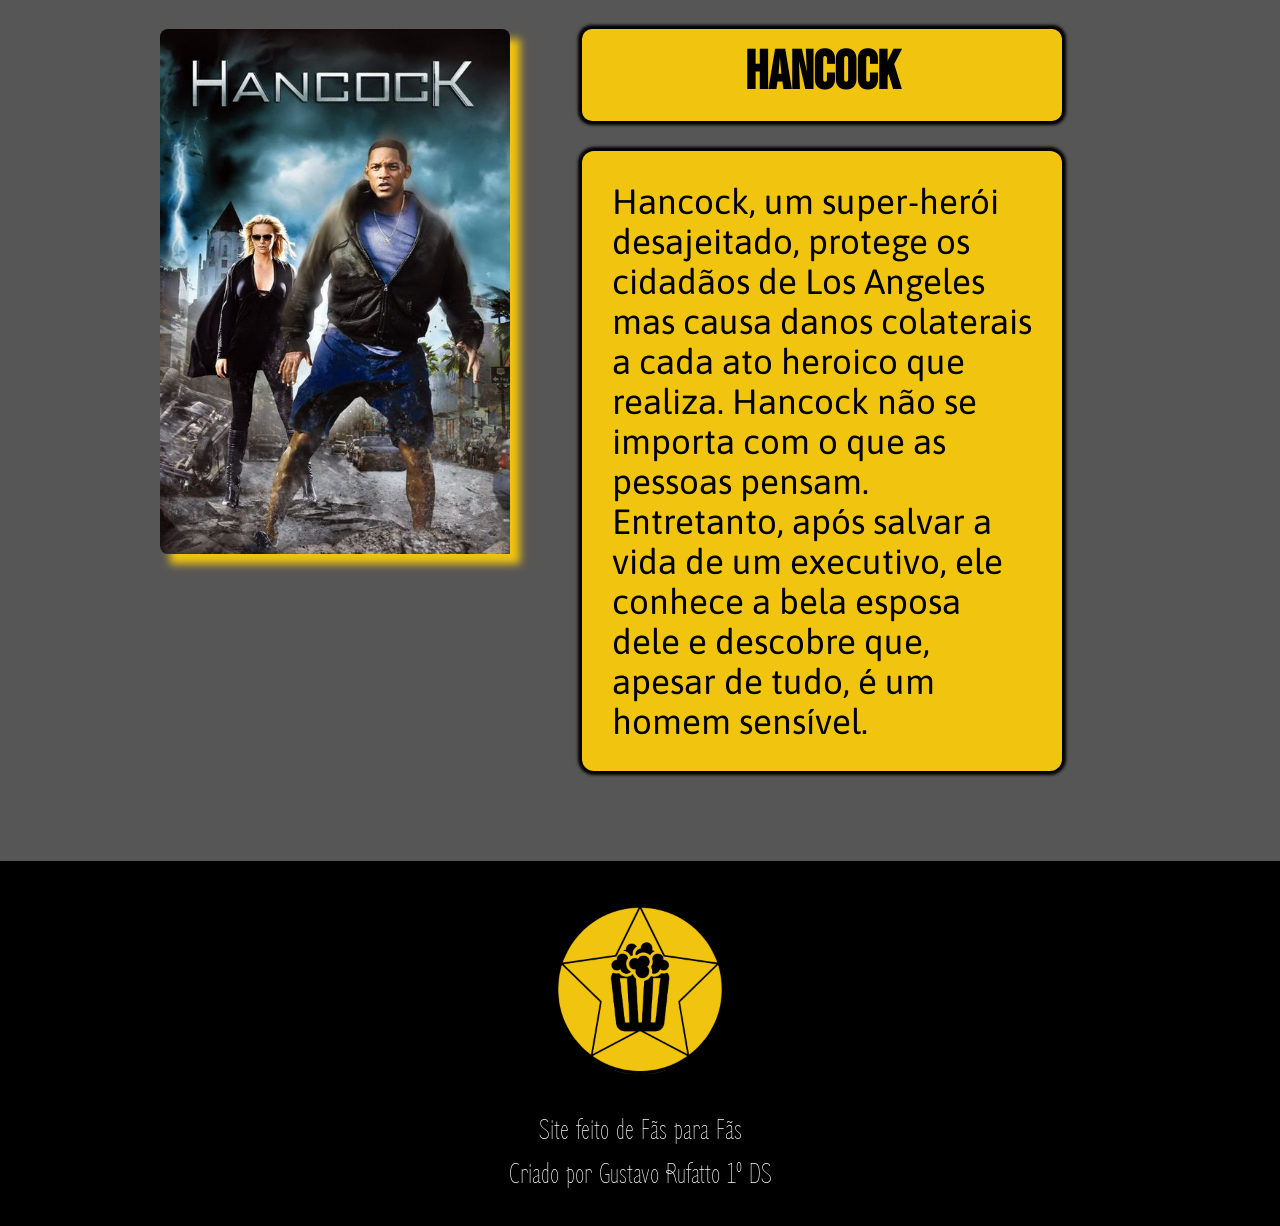
==== commit c1c39e9a: "Atualização V7" ====
--- a/Paginas/index.html
+++ b/Paginas/index.html
@@ -56,7 +56,7 @@
                 <div class="filme-resumo">
                     <a class="link-titulo" href="../Filmes/filme2.html">
                         <div class="filme-titulo">
-                            <h2>em busca de vingança</h2>
+                            <h2>UNCHARTED</h2>
                         </div>
                     </a>
                     <p>Nathan Drake e seu parceiro canastrão Victor "Sully" Sullivan embarcam em uma perigosa busca para
@@ -73,7 +73,7 @@
                 <div class="filme-resumo">
                     <a class="link-titulo" href="../Filmes/filme3.html">
                         <div class="filme-titulo">
-                            <h2>em busca de vingança</h2>
+                            <h2>The batman</h2>
                         </div>
                     </a>
                     <p>Após dois anos espreitando as ruas como Batman, Bruce Wayne se encontra nas profundezas mais
@@ -90,7 +90,7 @@
                 <div class="filme-resumo">
                     <a class="link-titulo" href="../Filmes/filme4.html">
                         <div class="filme-titulo">
-                            <h2>em busca de vingança</h2>
+                            <h2>Vigadores: Ultimato</h2>
                         </div>
                     </a>
                     <p>Após Thanos eliminar metade das criaturas vivas, os Vingadores têm de lidar com a perda de amigos
@@ -107,7 +107,7 @@
                 <div class="filme-resumo">
                     <a class="link-titulo" href="../Filmes/filme5.html">
                         <div class="filme-titulo">
-                            <h2>em busca de vingança</h2>
+                            <h2>Killer Bean Forever</h2>
                         </div>
                     </a>
                     <p>Killer Bean Forever é um filme de ação animado por computador americano de 2008 escrito,
@@ -123,7 +123,7 @@
                 <div class="filme-resumo">
                     <a class="link-titulo" href="../Filmes/filme6.html">
                         <div class="filme-titulo">
-                            <h2>em busca de vingança</h2>
+                            <h2>O Estrangeiro</h2>
                         </div>
                     </a>
                     <p>Um empresário tenta se vingar dos terroristas que mataram sua filha. A investigação logo o leva a
@@ -140,7 +140,7 @@
                 <div class="filme-resumo">
                     <a class="link-titulo" href="../Filmes/filme7.html">
                         <div class="filme-titulo">
-                            <h2>em busca de vingança</h2>
+                            <h2>Joy: O nome do Sucesso</h2>
                         </div>
                     </a>
                     <p>Joy é uma jovem brilhante, mas sua vida pessoal é extremamente complicada. Divorciada e mãe de
@@ -156,7 +156,7 @@
                 <div class="filme-resumo">
                     <a class="link-titulo" href="../Filmes/filme8.html">
                         <div class="filme-titulo">
-                            <h2>em busca de vingança</h2>
+                            <h2>Rambo III</h2>
                         </div>
                     </a>
                     <p>O ex-soldado John Rambo recusa um pedido do coronel Trautman, seu antigo líder de pelotão, para
@@ -173,7 +173,7 @@
                 <div class="filme-resumo">
                     <a class="link-titulo" href="../Filmes/filme9.html">
                         <div class="filme-titulo">
-                            <h2>em busca de vingança</h2>
+                            <h2>Missão Resgate</h2>
                         </div>
                     </a>
                     <p>Após o desmoronamento de uma mina de diamantes, Mike McCann, um experiente motorista de caminhão,
@@ -189,7 +189,7 @@
                 <div class="filme-resumo">
                     <a class="link-titulo" href="../Filmes/filme10.html">
                         <div class="filme-titulo">
-                            <h2>em busca de vingança</h2>
+                            <h2>Hancock</h2>
                         </div>
                     </a>
                     <div class="filme-descricao">
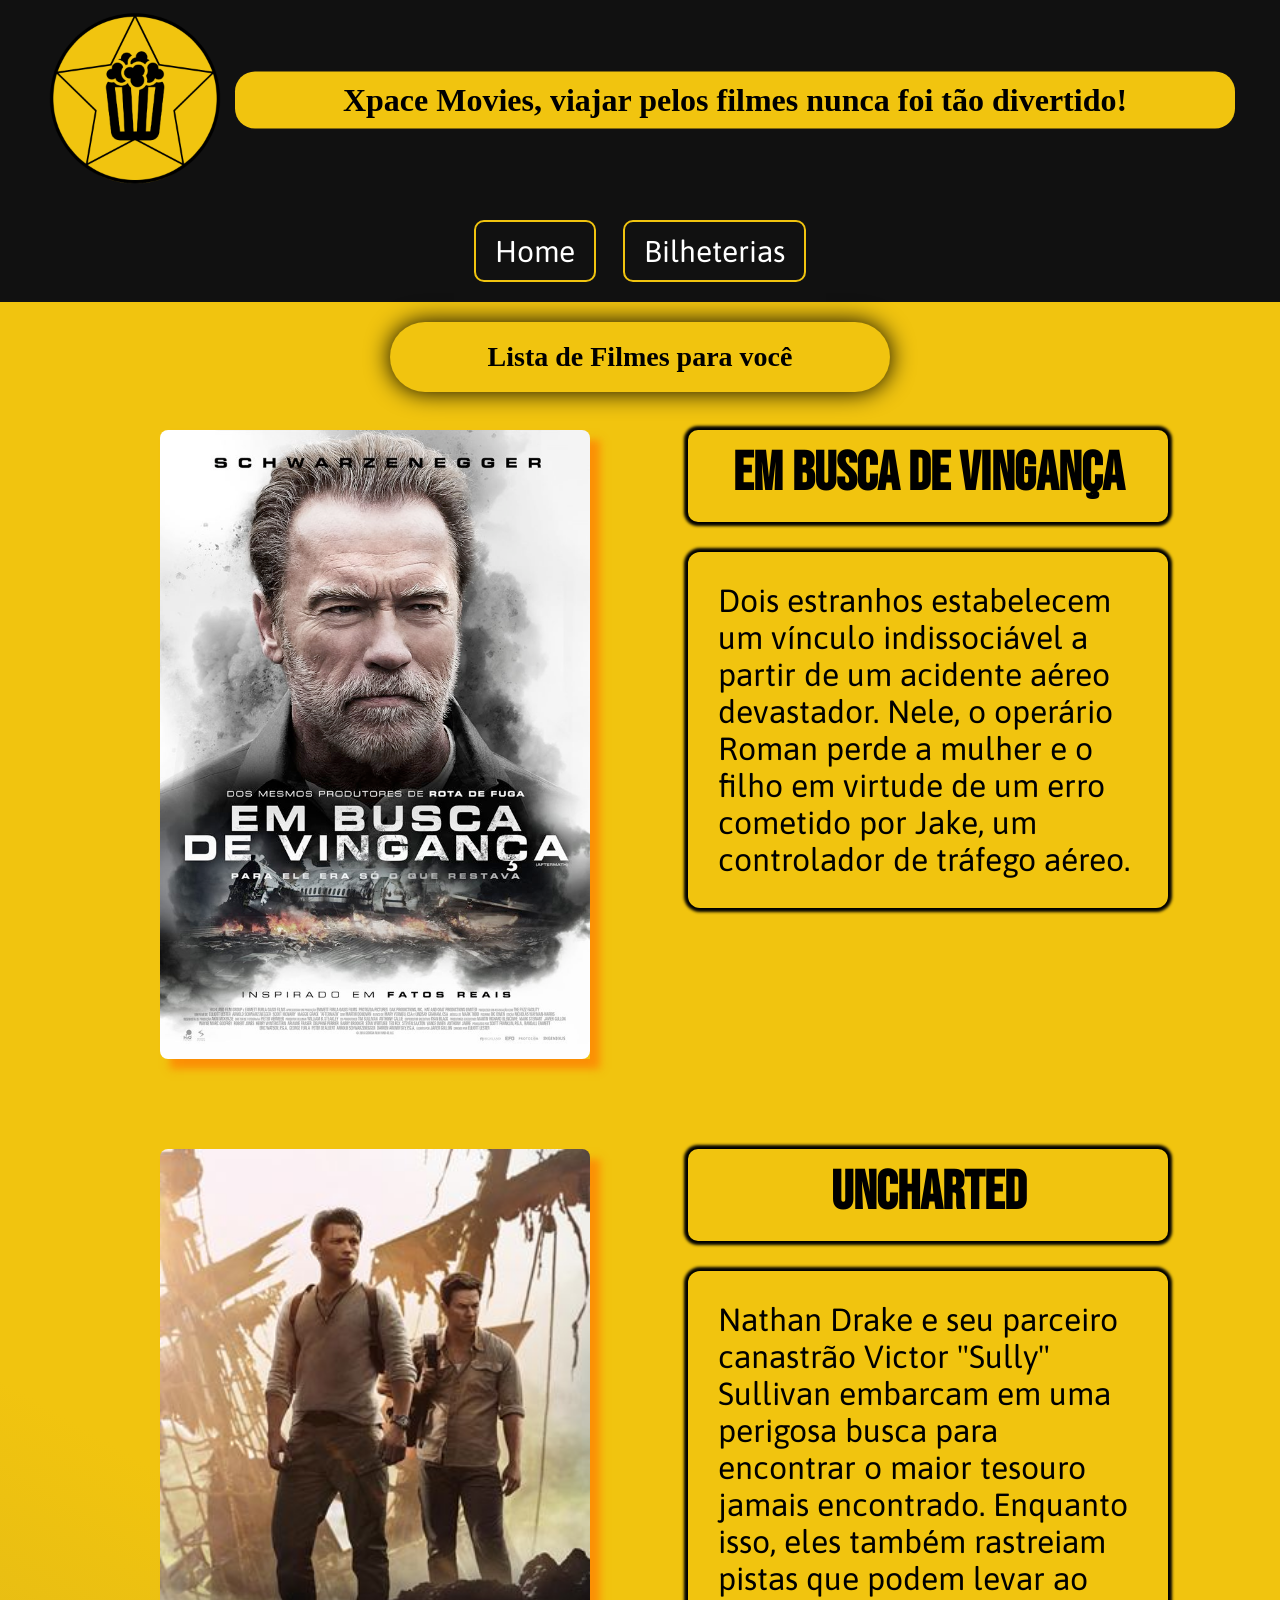
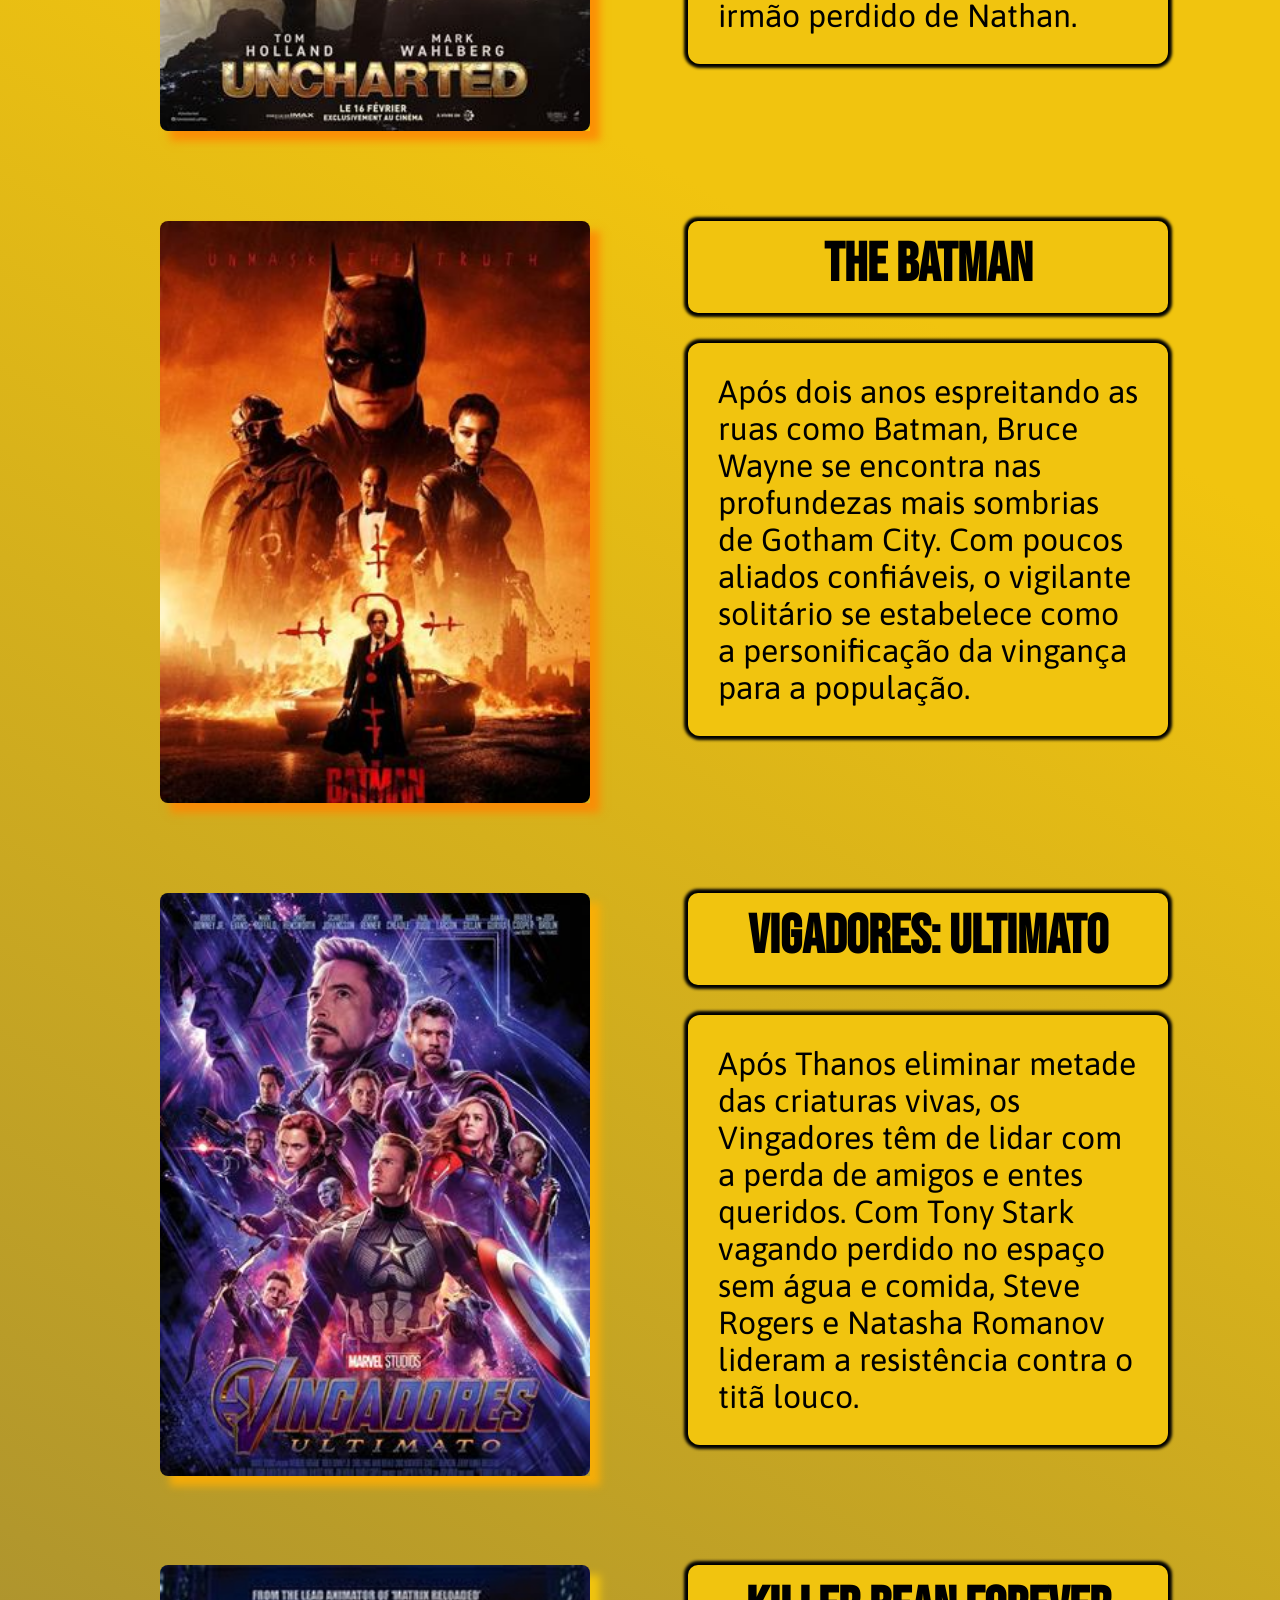
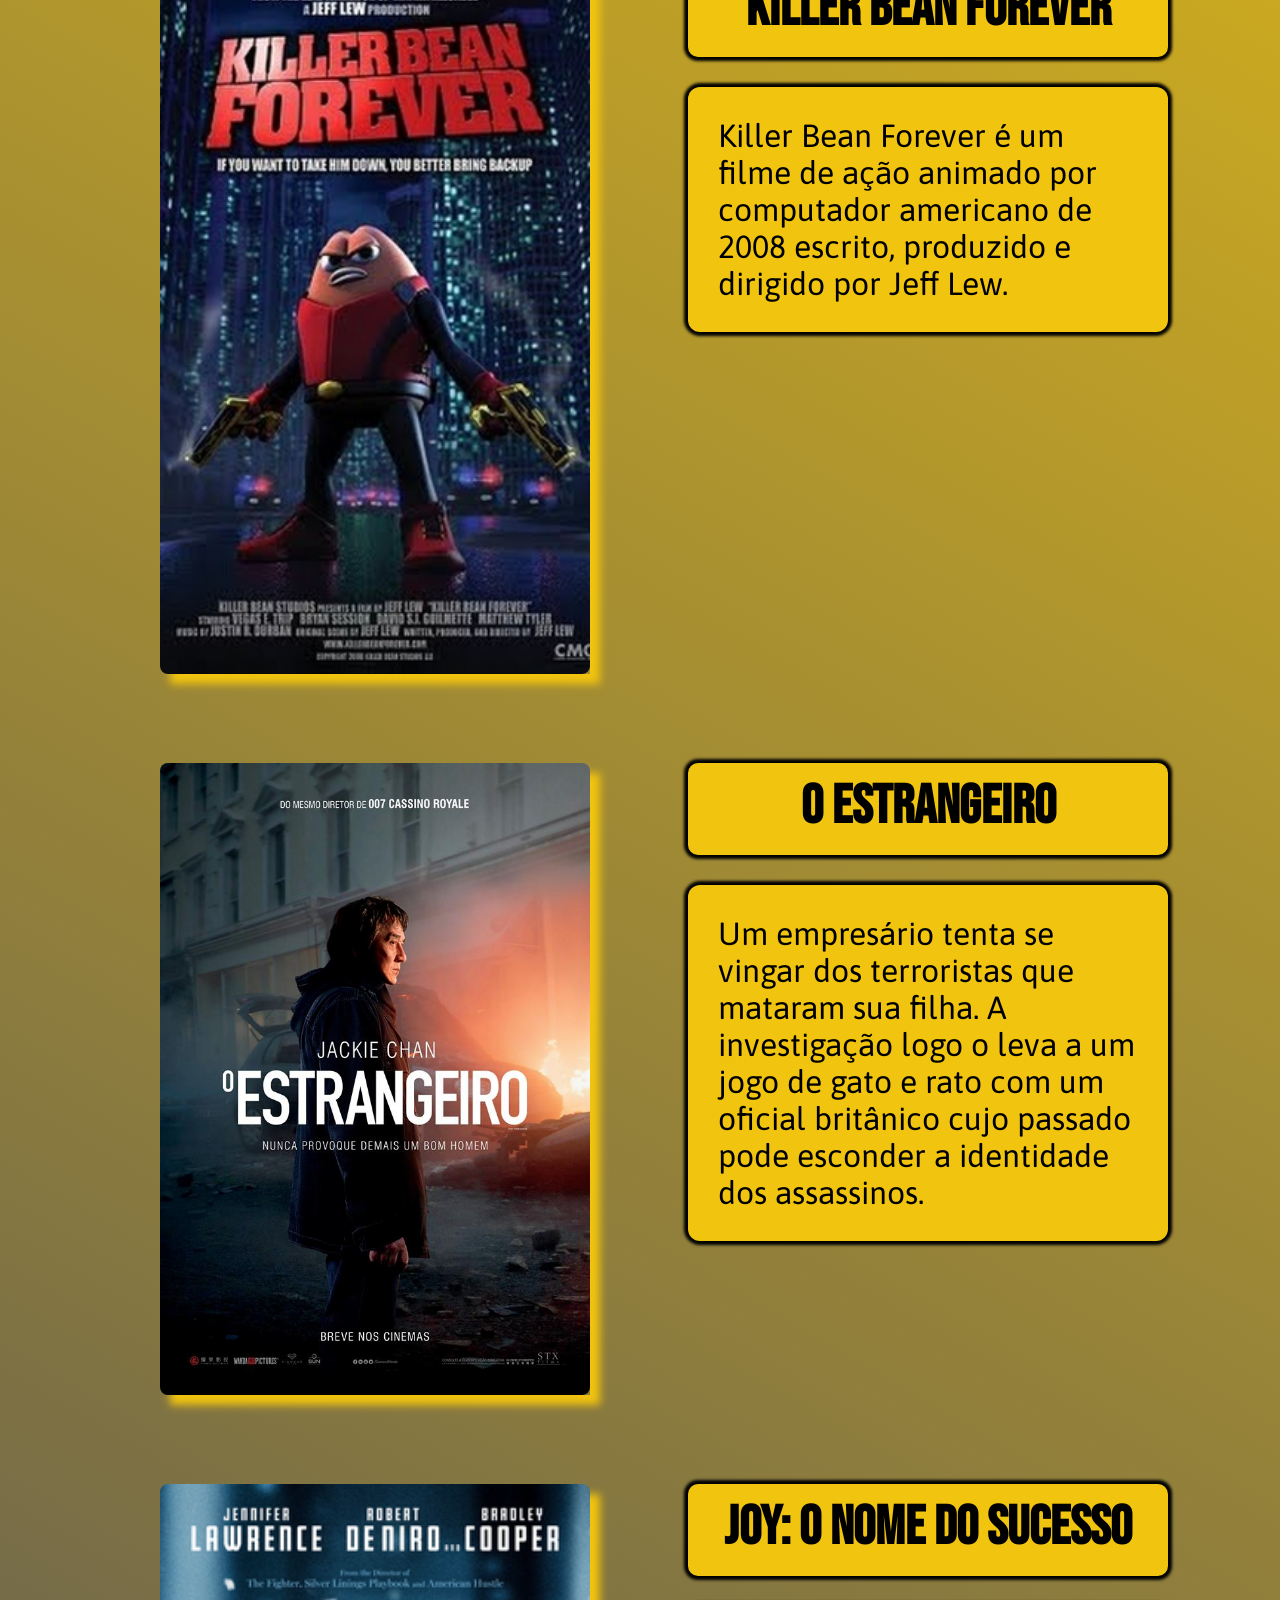
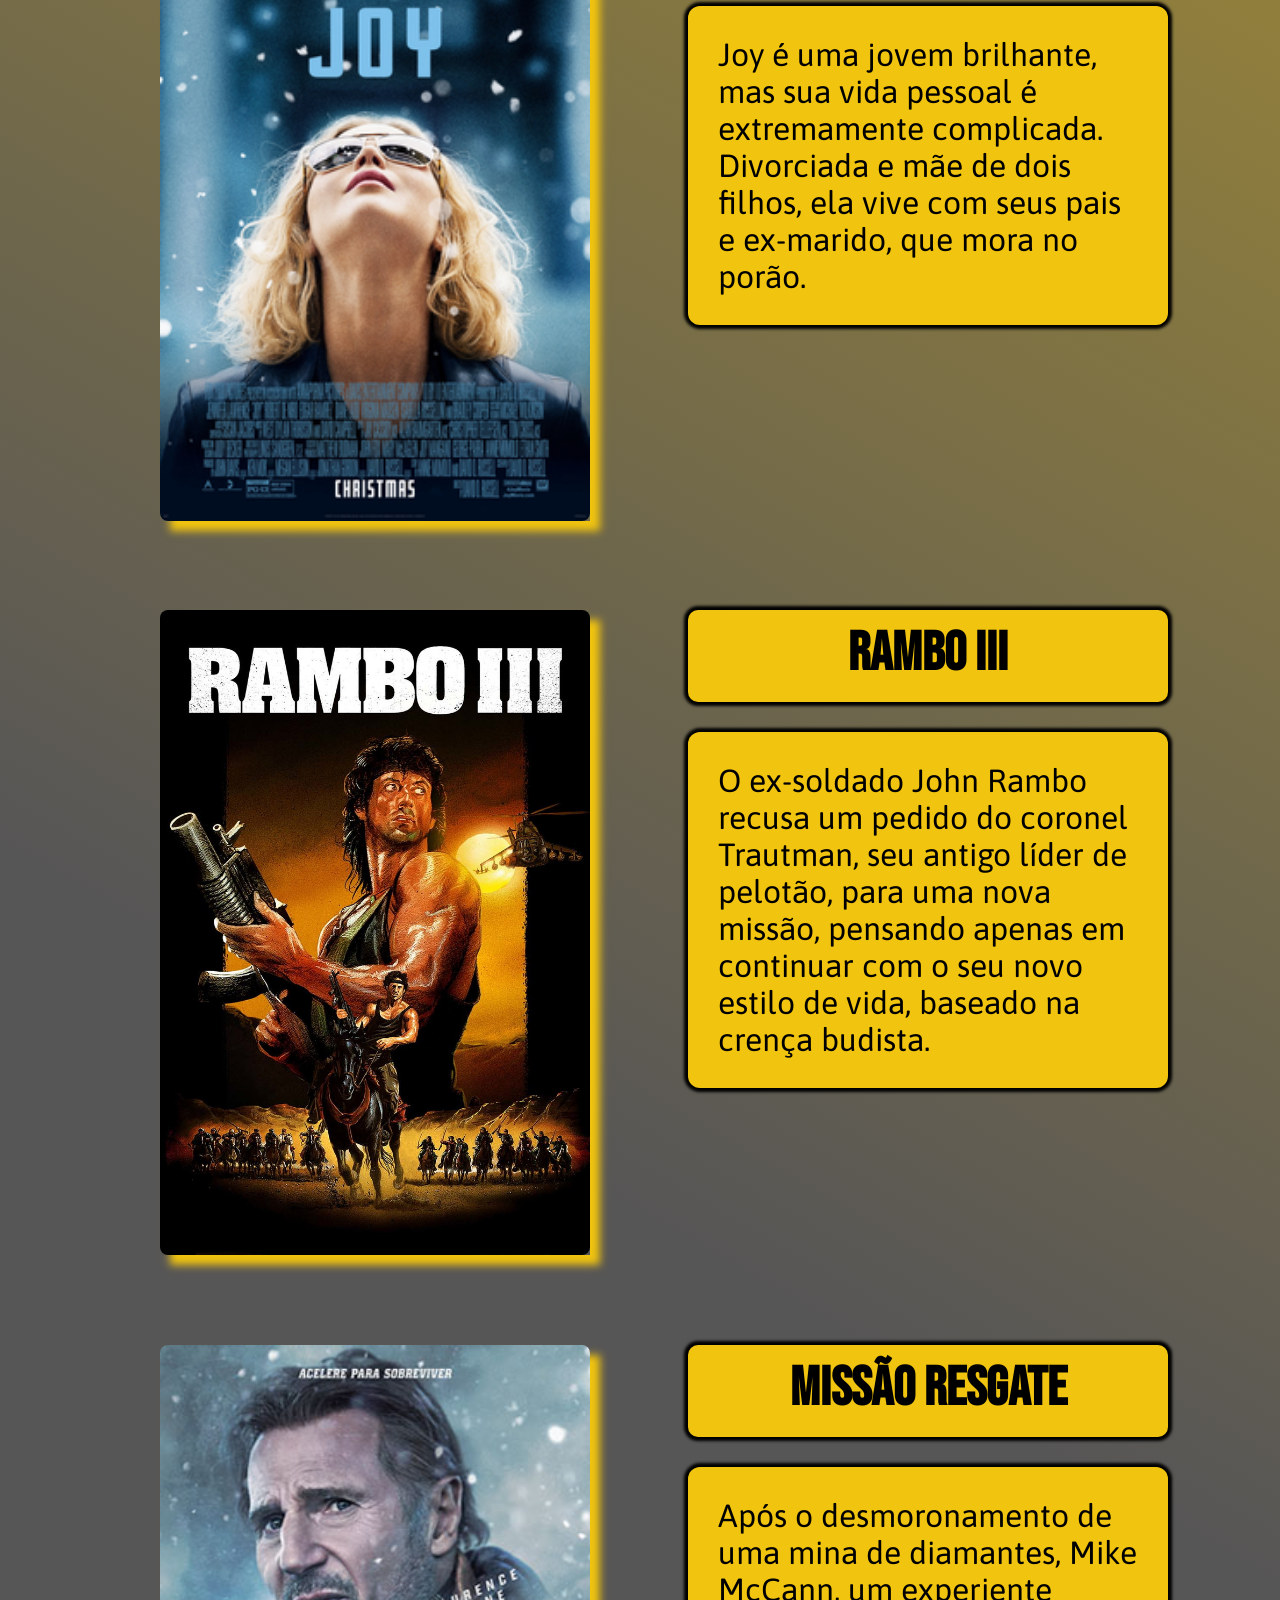
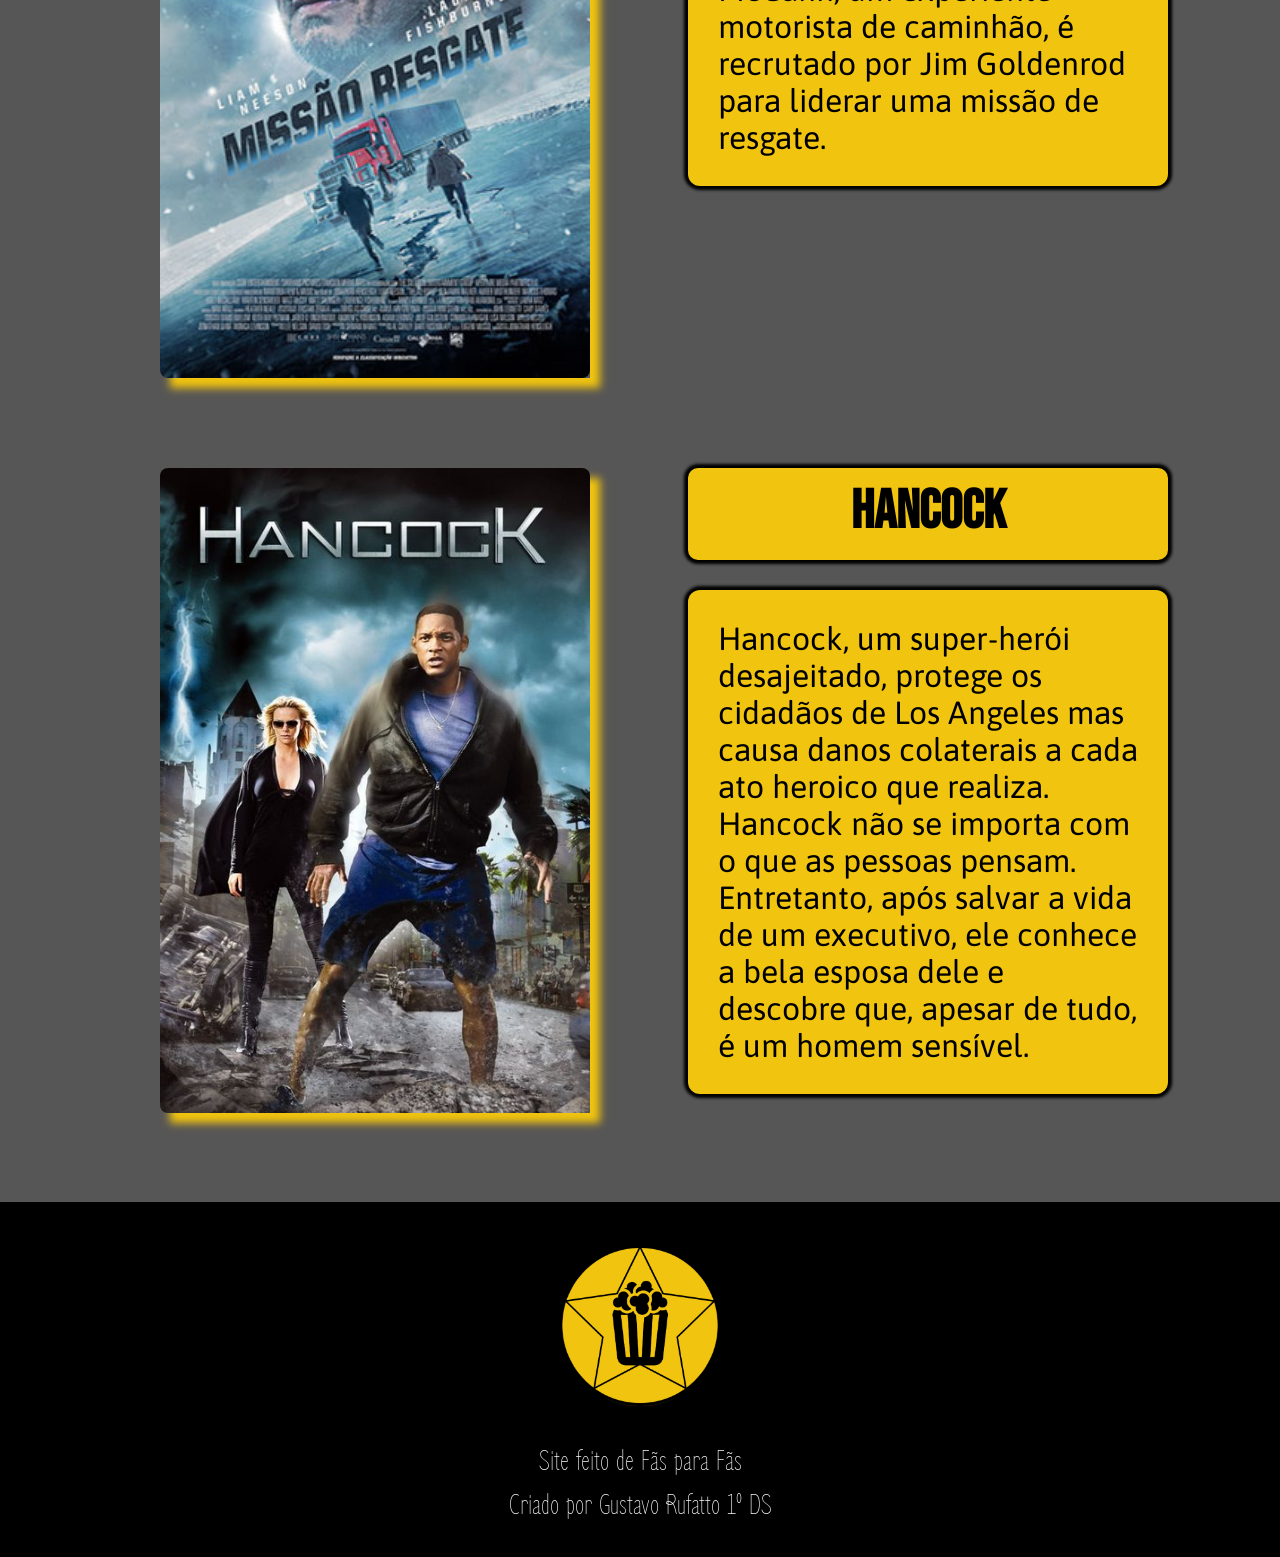
==== commit dbd1f85e: "Atualização V9" ====
--- a/Paginas/index.html
+++ b/Paginas/index.html
@@ -3,6 +3,8 @@
 
 <head>
     <meta charset="UTF-8">
+    <meta http-equiv="X-UA-Compatible" content="IE=edge">
+    <meta name="viewport" content="width=device-width, initial-scale=1.0">
     <link rel="stylesheet" type="text/css" href="./style.css">
     <title>Xpace Movies</title>
 </head>
@@ -11,7 +13,9 @@
     <header>
         <div class="cabecalho">
             <img class="cabecalho-logo" src="../Imagens/logo.png" alt="logo" />
-            <h1 class="cabecalho-letreiro">Xpace Movies, viajar pelos filmes nunca foi tão divertido! </h1>
+            <div class="cabecalho-box">
+                <h1 class="cabecalho-letreiro">Xpace Movies, viajar pelos filmes nunca foi tão divertido! </h1>
+            </div>
         </div>
 
         <nav>
--- a/Paginas/style.css
+++ b/Paginas/style.css
@@ -7,14 +7,19 @@
 * {
     padding: 0;
     margin: 0;
-    /* box-sizing: border-box; */
-}
+    box-sizing: border-box;
+    /* Box-Sizing é pra respeitar a largura do monitor 👍 */
+}
+
+/* html {
+    scroll-behavior: smooth;
+} */
 
 body {
     /* padding-left: ;
     padding-right: ;
     padding-top: ; */
-    background: linear-gradient(30.15deg,   rgb(87, 86, 86) 26.62%, #f1c40f 75.61%);
+    background: linear-gradient(30.15deg, rgb(87, 86, 86) 26.62%, #f1c40f 75.61%);
     transition: 1s;
     /* O transition serve pra caso aja alguma mudança nos valores do body, ele da uma "duração" a mudança de valor, pra dar um efeito mais leve */
 
@@ -33,7 +38,7 @@
     border-radius: 10px;
 }
 
-.menu a{
+.menu a {
     text-decoration: none;
     color: white;
     font-size: 30px;
@@ -52,45 +57,57 @@
 
 .cabecalho {
     display: flex;
+    position: relative;
     justify-content: center;
     background-color: #111;
-    padding-top: 40px;
+    height: 200px;
 }
 
 .cabecalho-logo {
-    height: 200px;
     width: 200px;
-    padding-right: 1350px;
-    padding-bottom: 10px;
-}
-
-.cabecalho h1 {
+    position: absolute;
+    /* Position absolute pra fazer outros elementos dentro da div ignorarem a colisão com a imagem */
+    left: 50px;
+    top: 60%;
+    transform: translateY(-50%);
+    /* Movimenta algo usando o sistema cartesiano refente ao eixo X e Y dentro da div */
+}
+
+.cabecalho-letreiro {
     padding: 10px;
-    margin: 60px;
     text-align: center;
-    position: absolute;
     background-color: #f1c40f;
     border-radius: 20px;
     font-family: 'Oleo Script', cursive;
-}
-
-nav  {
+    position: absolute;
+    left: 50%;
+    top: 50%;
+    transform: translate(-50%, -50%);
+    width: 100%;
+}
+
+.cabecalho-box {
+    position: relative;
+    width: 1000px;
+}
+
+nav {
     justify-content: center;
     display: flex;
 }
 
 .letras {
-     background-color: rgba(241, 196, 15, 1.0);
-     border-radius: 50px;
-     width: 500px;
-     height: 70px;
-     font-size: 28px;
-     text-align: center;
-     margin-top: 20px;
-     display: flex;
-     justify-content: center;
-     align-items: center;
-     box-shadow: 0px 0px 25px black;
+    background-color: rgba(241, 196, 15, 1.0);
+    border-radius: 50px;
+    width: 500px;
+    height: 70px;
+    font-size: 28px;
+    text-align: center;
+    margin-top: 20px;
+    display: flex;
+    justify-content: center;
+    align-items: center;
+    box-shadow: 0px 0px 25px black;
 }
 
 .letras {
@@ -106,11 +123,13 @@
     grid-template-columns: 35% 50%;
     margin-top: 3%;
     margin-bottom: 7%;
+    transition: 0.5s;
 }
 
 .filme-capa {
     display: grid;
     aspect-ratio: 1/1;
+    /* Aspect Ratio é a proporção do quadrado, 1/1 seria um quadrado e a imagem não fica distorcida */
     place-items: center;
     width: 100%;
 }
@@ -119,19 +138,21 @@
     display: block;
     object-fit: cover;
     width: 100%;
-    width: 350px;
+    width: 370px;
     border-radius: 8px;
     opacity: 1;
-	-webkit-transition: .3s ease-in-out;
-	transition: .3s ease-in-out;
+    -webkit-transition: .3s ease-in-out;
+    transition: .3s ease-in-out;
 }
 
 .filme-capa-strong-orange {
     box-shadow: 10px 10px 8px rgba(253, 137, 5, 0.884);
 }
+
 .filme-capa-orange {
     box-shadow: 10px 10px 8px rgba(253, 174, 5, 0.884);
 }
+
 .filme-capa-yellow {
     box-shadow: 10px 10px 8px rgba(241, 196, 15, 1.0);
 }
@@ -207,4 +228,137 @@
 .rodape div {
     align-items: center;
     font-size: 30px;
+}
+
+/* SEÇÃO RESPONSIVA DO SITE */
+
+/* Serve pra setar uma média responsiva pra um tamanho de monitor específico */
+
+@media screen and (max-width:1600px) {
+    .cabecalho-logo {
+        position: initial;
+        transform: none;
+    }
+
+    .cabecalho-box {
+        margin-right: 10px;
+    }
+}
+
+@media screen and (max-width: 1300px) {
+    .conteudo {
+        gap: 20%;
+    }
+
+    .filme-capa-imagem img {
+        width: 430px;
+    }
+
+    .filme-resumo p {
+        font-size: 32px;
+    }
+}
+
+@media screen and (max-width: 1150px) {
+    .cabecalho-letreiro {
+        font-size: 28px;
+        width: 850px;
+    }
+
+    .conteudo {
+        gap: 23%;
+    }
+
+    .filme-resumo p {
+        font-size: 30px;
+    }
+
+    .filme-resumo h2 {
+        font-size: 45px;
+    }
+
+}
+
+@media screen and (max-width: 1070px) {
+    .filme-capa-imagem img {
+        width: 380px;
+    }
+
+    .cabecalho-box {
+        margin-right: 20px;
+    }
+
+    .letras {
+        font-size: 27px;
+        width: 415px;
+    }
+
+    .cabecalho-letreiro {
+        font-size: 25px;
+        width: 730px;
+    }
+}
+
+@media screen and (max-width: 950px) {
+    .cabecalho {
+        flex-direction: column;
+    }
+
+    .cabecalho-logo {
+        margin: 0 auto;
+        padding-top: 30px;
+    }
+
+    .cabecalho-box {
+        width: 100%;
+    }
+
+    .cabecalho-letreiro {
+        position: initial;
+        transform: none;
+        margin: 0 auto;
+        font-size: 20px;
+    }
+
+    nav {
+        padding-top: 30px;
+    }
+
+    .conteudo {
+        gap: 25%;
+    }
+
+    .filme-resumo {
+        width: 100%;
+        margin-right: 50px;
+    }
+
+    .filme-resumo p {
+        font-size: 27px;
+    }
+
+    .filme-resumo h2 {
+        font-size: 40px;
+    }
+
+}
+
+@media screen and (max-width: 900px) {
+    .conteudo {
+        display: block;
+    }
+
+    .cabecalho-letreiro {
+        width: 80%;
+    }
+}
+
+@media screen and (max-width: 800px) {
+    .filme-capa {
+        margin-bottom: 30px;
+    }
+
+    .cabecalho-logo {
+        width: 140px;
+    }
 }
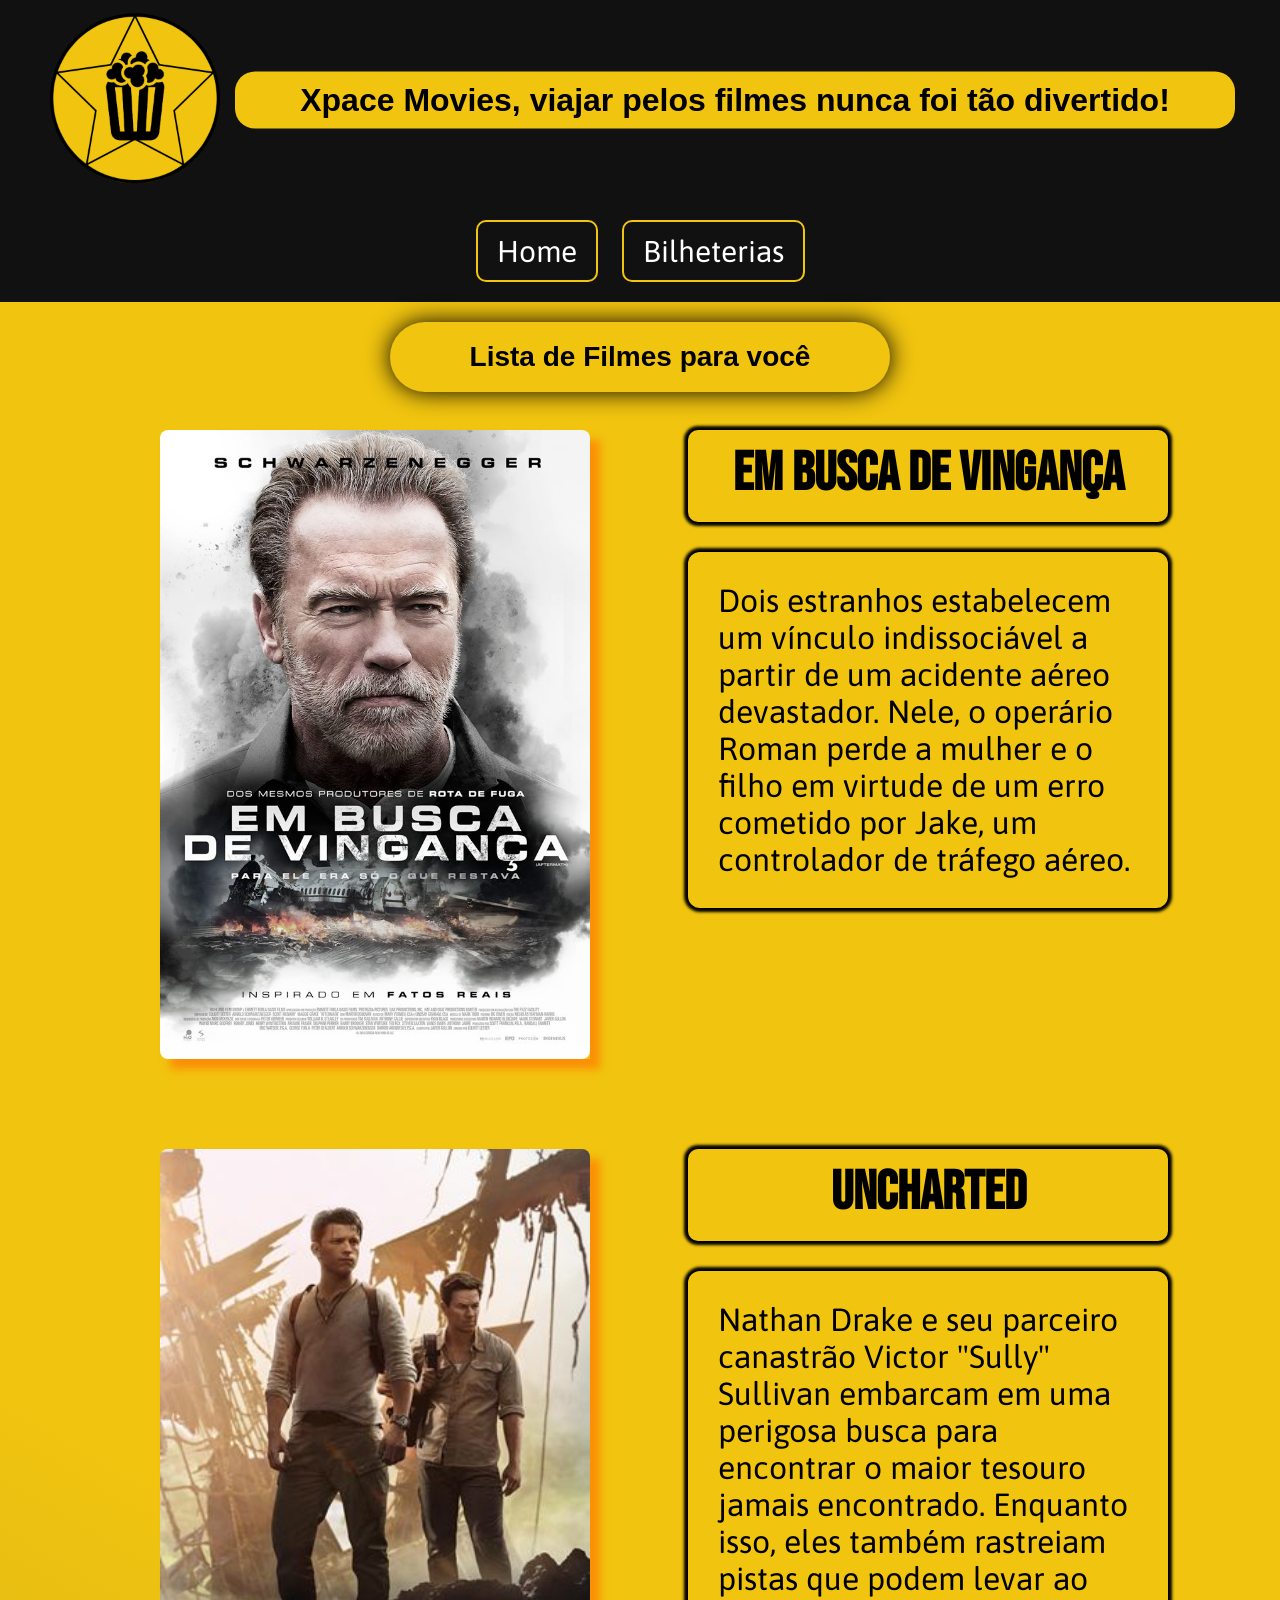
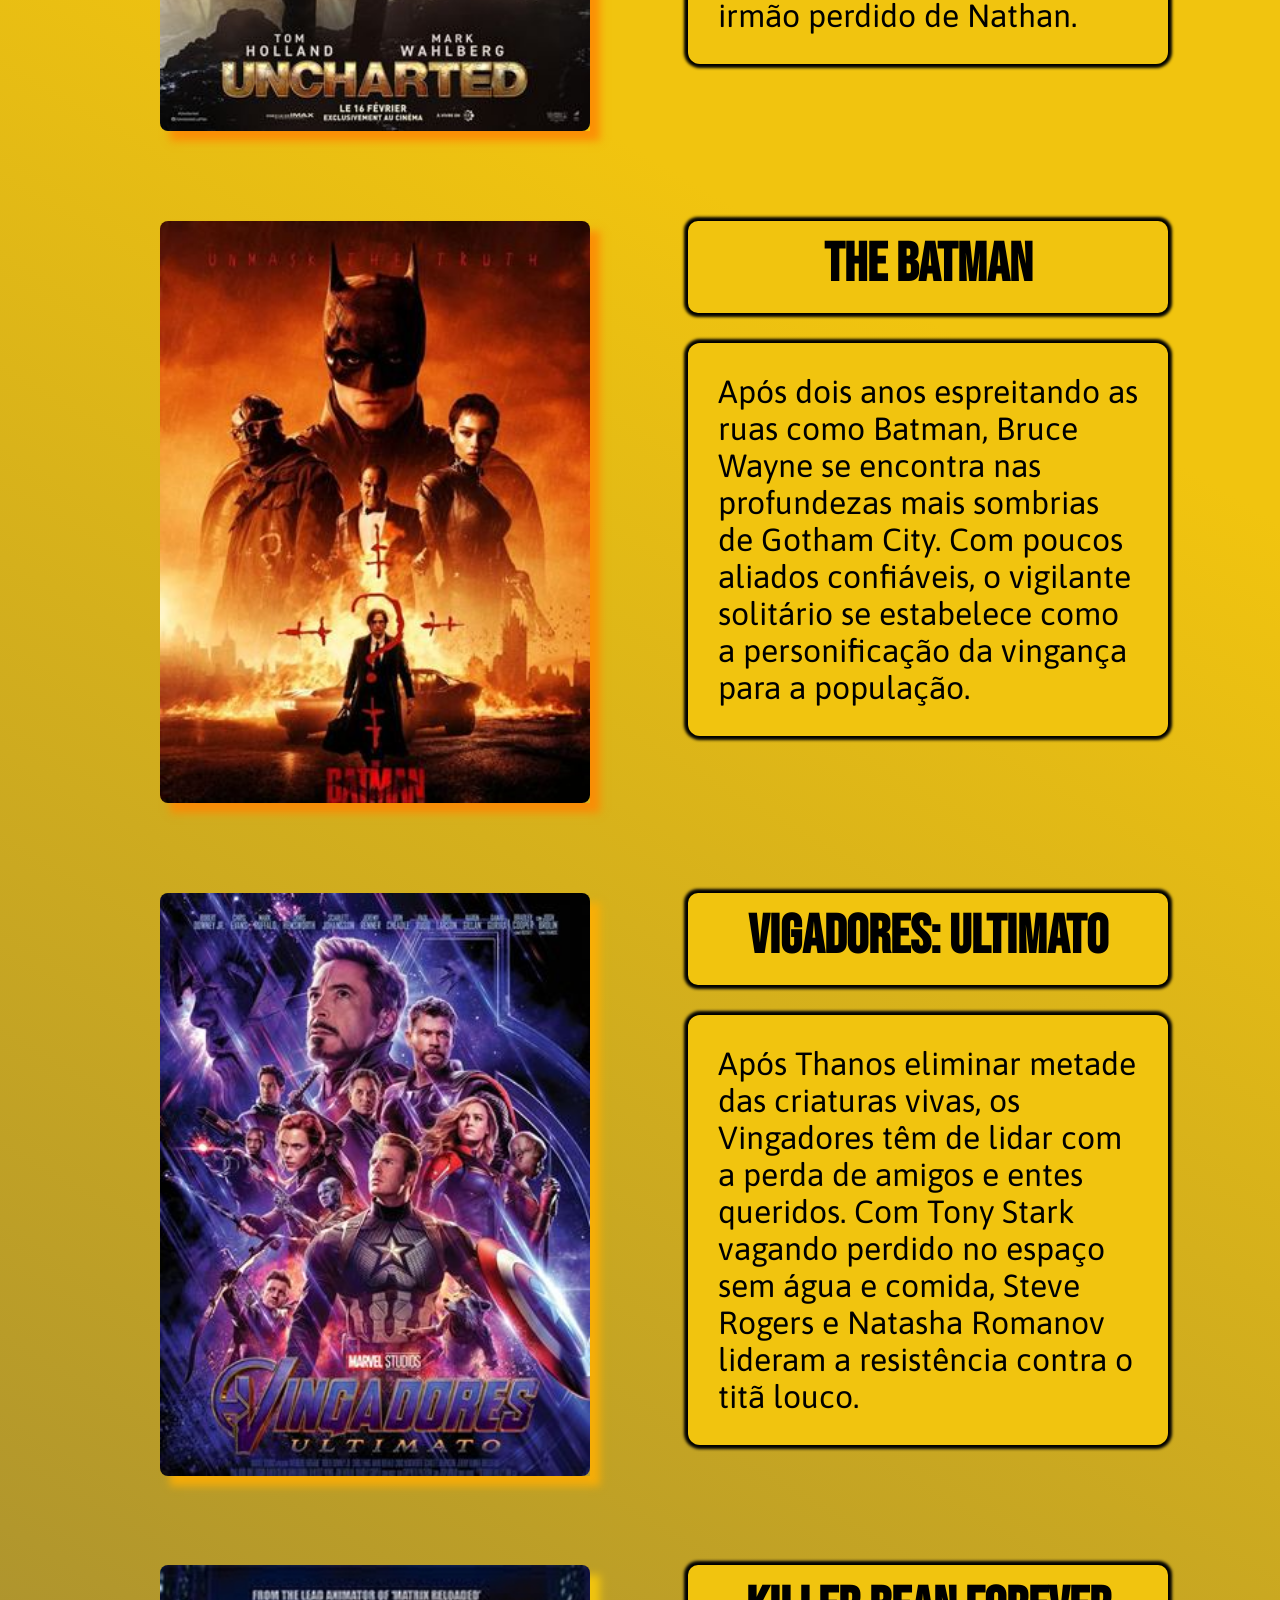
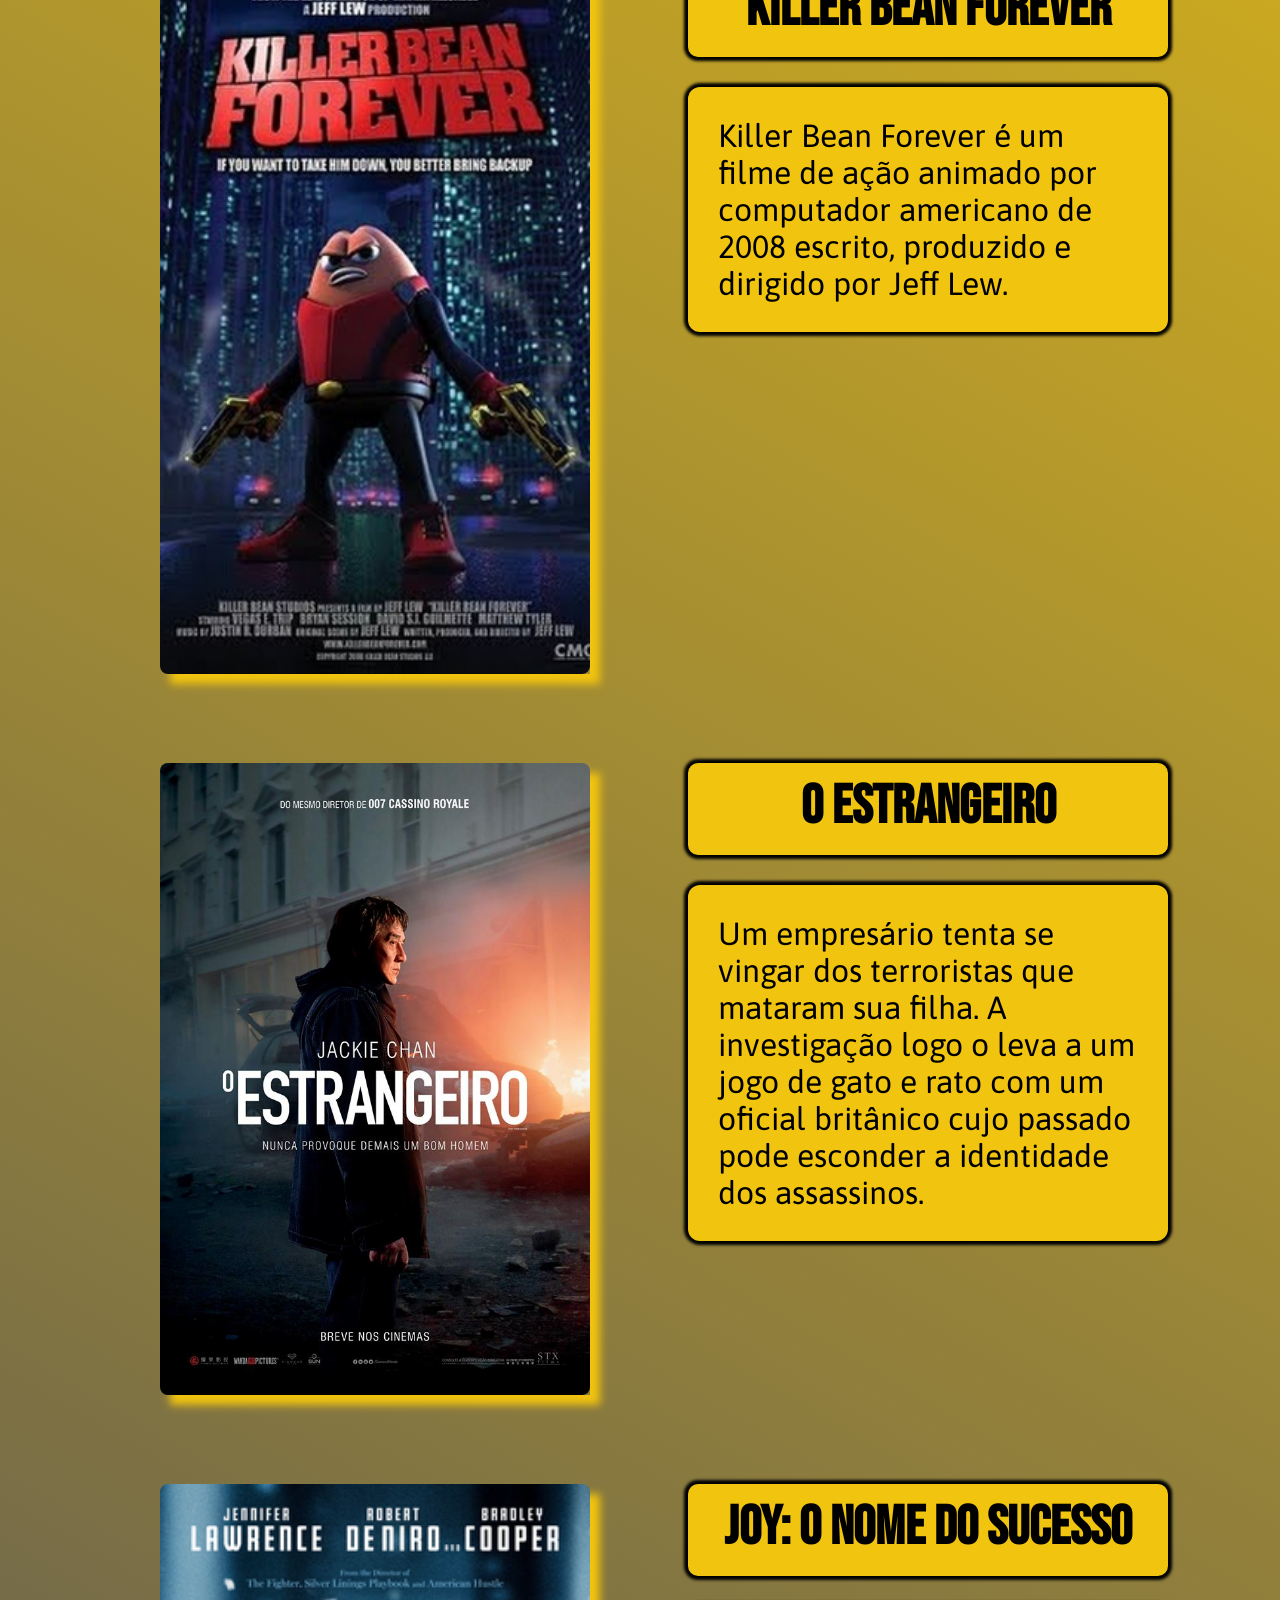
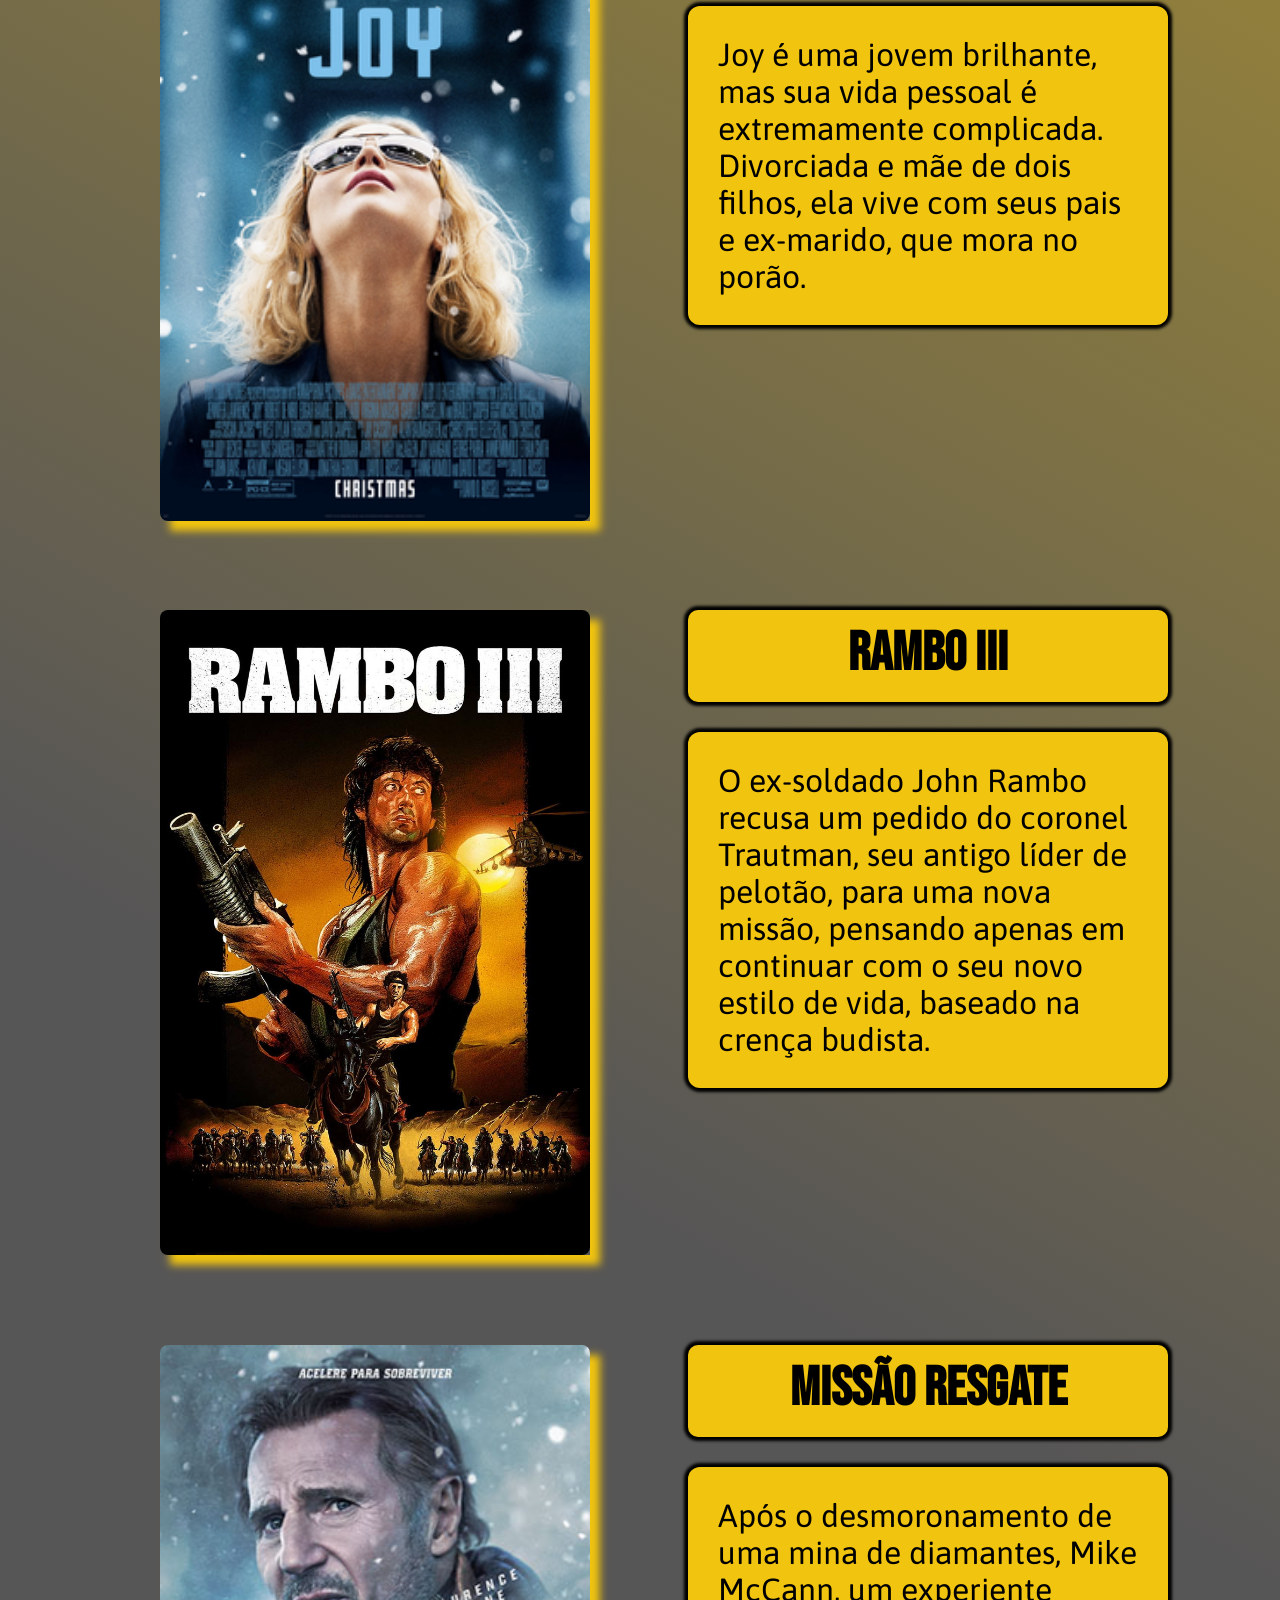
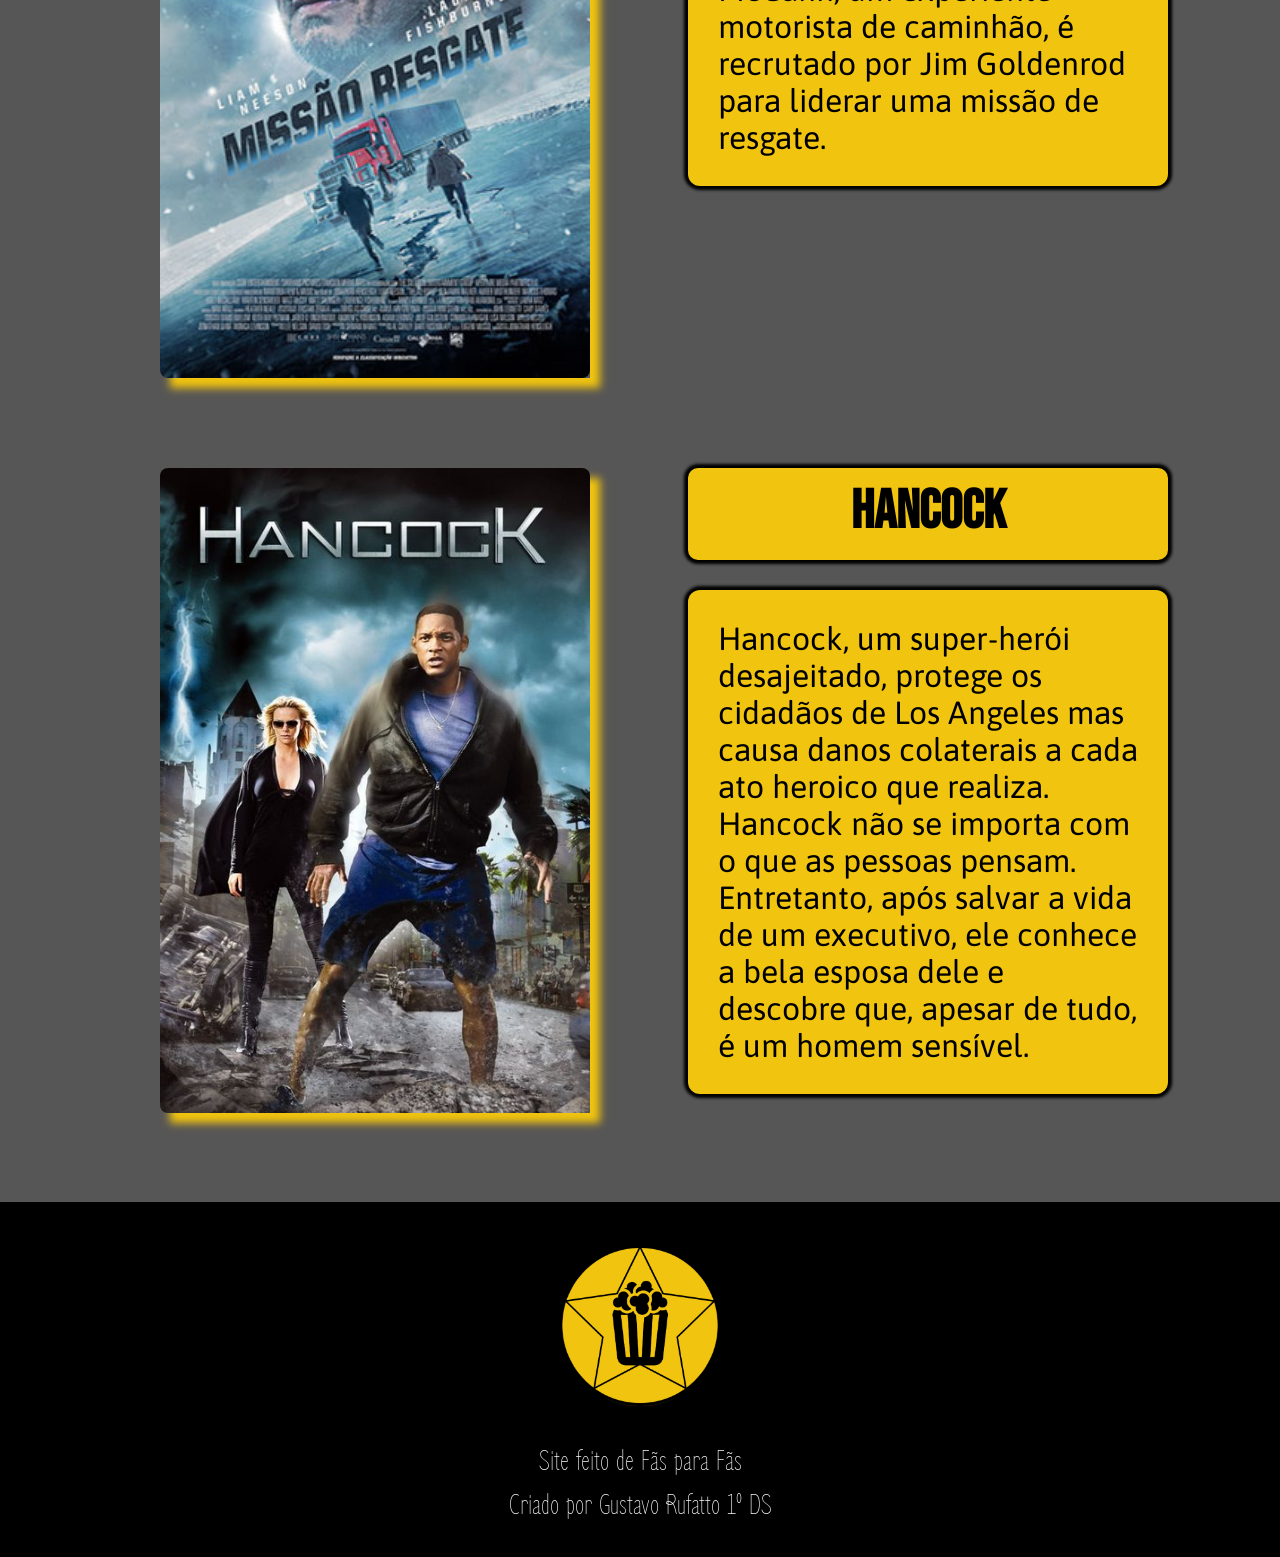
==== commit f1c67310: "Atualização V19" ====
--- a/Paginas/index.html
+++ b/Paginas/index.html
@@ -33,7 +33,7 @@
         <center>
             <h1 class="letras">Lista de Filmes para você</h1>
         </center>
-        <div>
+        <div->
             <div class="conteudo">
                 <div class="filme-capa">
                     <div class="filme-capa-imagem filme-capa-strong-orange">
--- a/Paginas/style.css
+++ b/Paginas/style.css
@@ -39,6 +39,7 @@
 }
 
 .menu a {
+    display: inline-block;
     text-decoration: none;
     color: white;
     font-size: 30px;
@@ -78,7 +79,7 @@
     text-align: center;
     background-color: #f1c40f;
     border-radius: 20px;
-    font-family: 'Oleo Script', cursive;
+    font-family: 'Oleo Script', 'Arial', Helvetica, sans-serif;
     position: absolute;
     left: 50%;
     top: 50%;
@@ -111,7 +112,7 @@
 }
 
 .letras {
-    font-family: '', cursive;
+    font-family: 'Arial', Helvetica, sans-serif;
 }
 
 .conteudo {
@@ -172,7 +173,7 @@
     margin-bottom: 5px;
     height: 5%;
     font-size: 55px;
-    font-family: 'Bebas Neue', cursive;
+    font-family: 'Bebas Neue', cursive, 'Arial', Helvetica, sans-serif;
 }
 
 .link-titulo {
@@ -204,7 +205,7 @@
     padding: 30px;
     font-size: 35px;
     border-radius: 12px;
-    font-family: 'Asap', cursive;
+    font-family: 'Asap', cursive, Arial, Helvetica, sans-serif;
     box-shadow: 0px 0px 3px 4px black;
 }
 
@@ -222,7 +223,7 @@
 
 .rodape p {
     padding: 5px;
-    font-family: 'Zen Loop', cursive;
+    font-family: 'Zen Loop', cursive, 'Arial', Helvetica, sans-serif;
 }
 
 .rodape div {
@@ -361,4 +362,62 @@
     .cabecalho-logo {
         width: 140px;
     }
+}
+
+@media screen and (max-width: 500px) {
+    .filme-capa-imagem img {
+        width: 360px;
+    }
+
+    .conteudo {
+        text-align: center;
+    }
+}
+
+@media screen and (max-width: 450px) {
+    .cabecalho-letreiro {
+        font-size: 15px;
+    }
+
+    .letras {
+        font-size: 20px;
+        width: calc(100% - 30px);
+    }
+
+    .filme-capa-imagem img {
+        width: 250px;
+    }
+
+    .filme-resumo h2 {
+        font-size: 30px;
+    }
+
+    .filme-resumo p {
+        font-size: 25px
+    }
+
+    .menu a li {
+        display: block;
+        text-align: center;
+    }
+}
+
+@media screen and (max-width: 400px) {
+    .menu a li {
+        display: block;
+        text-align: center;
+    }
+
+    .filme-capa-imagem img {
+        width: 100%;
+    }
+
+    .filme-resumo p {
+        font-size: 22px;
+    }
+
+    .tabela-filme td {
+        font-size: 20px;
+        width: 50%;
+    }
 }
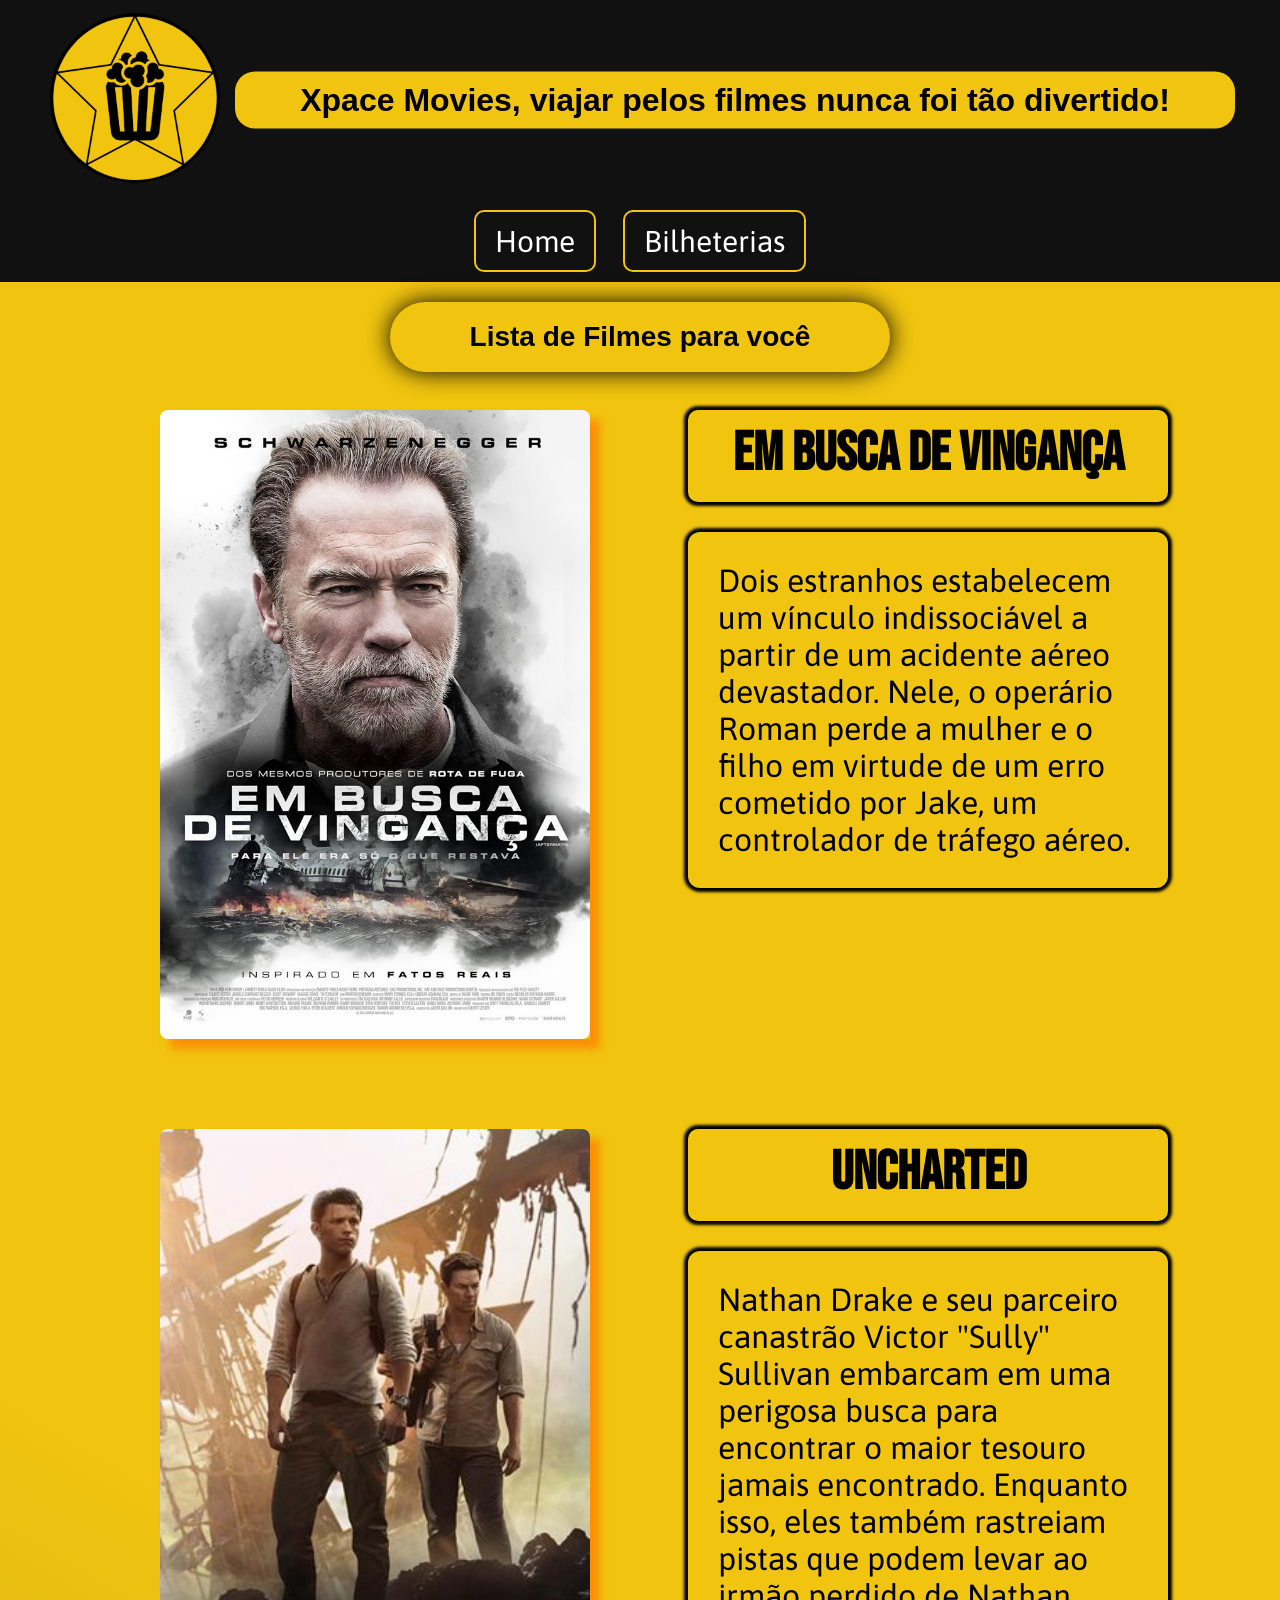
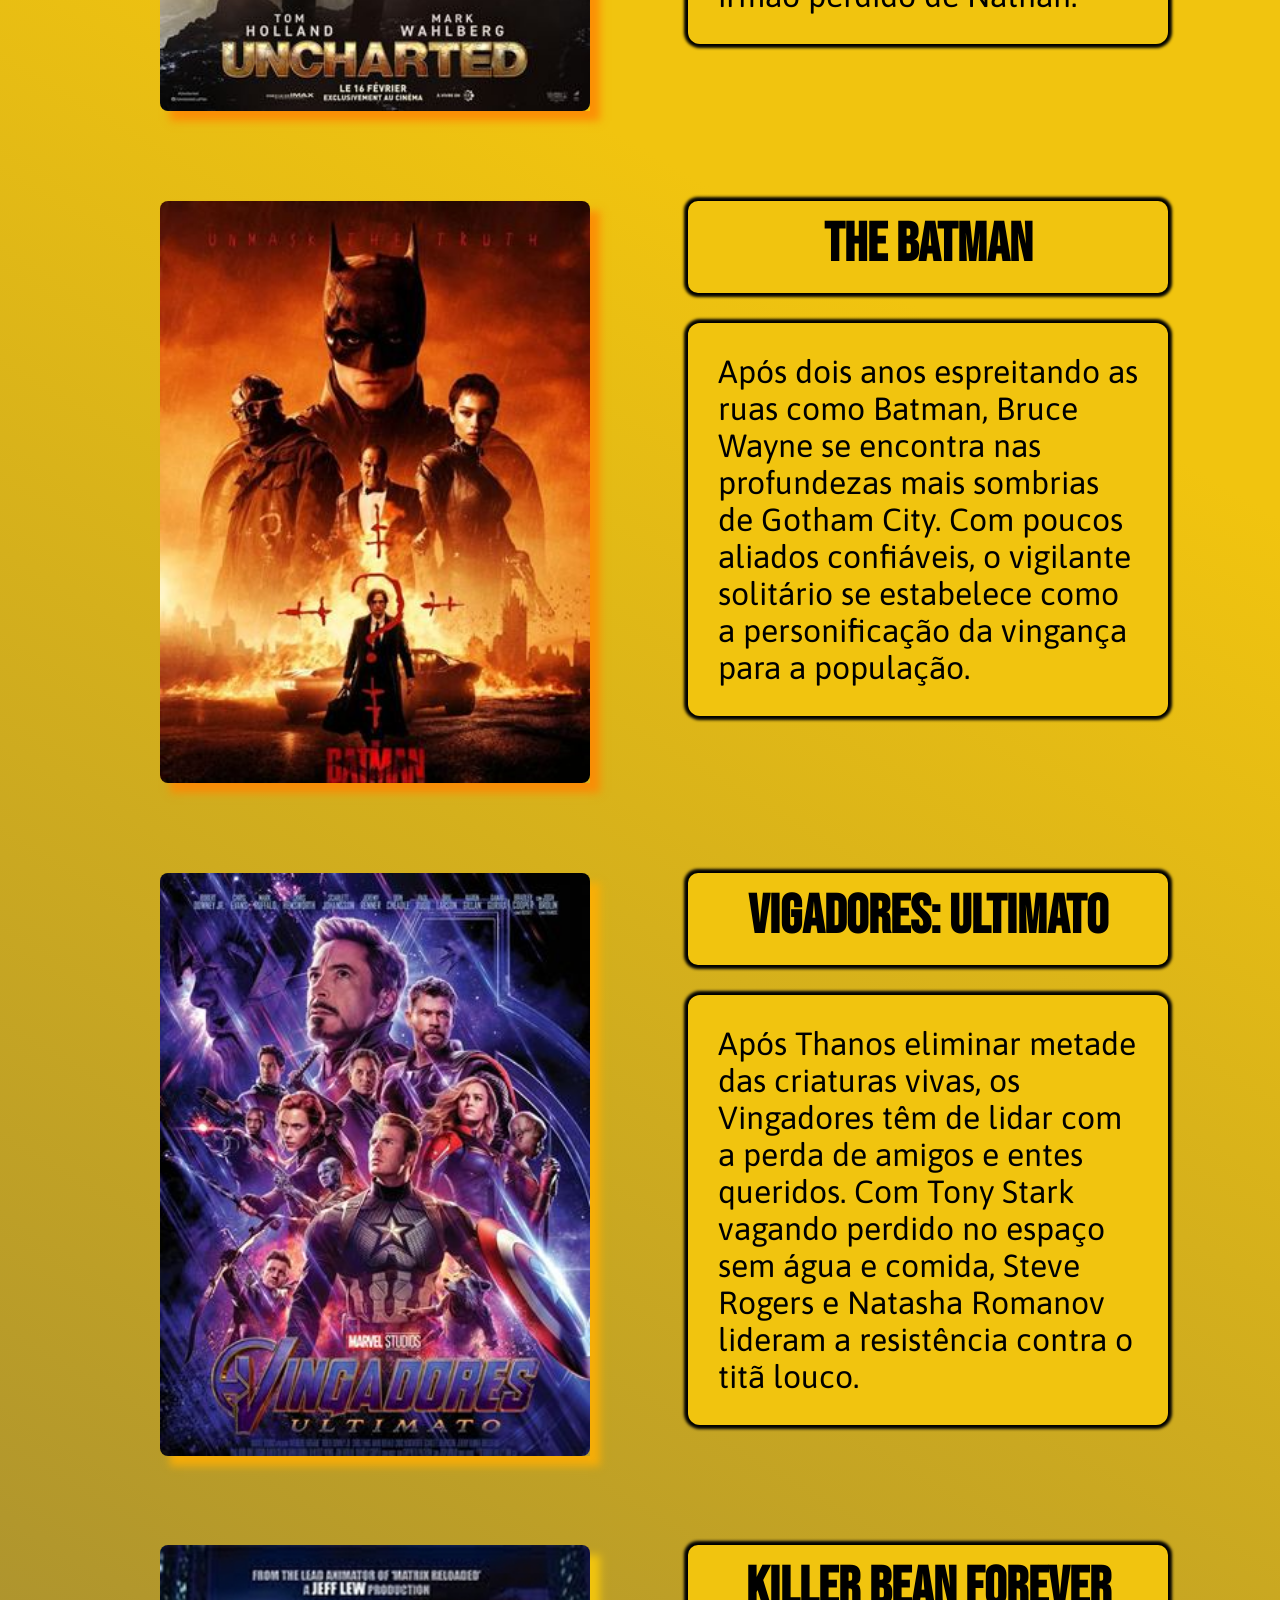
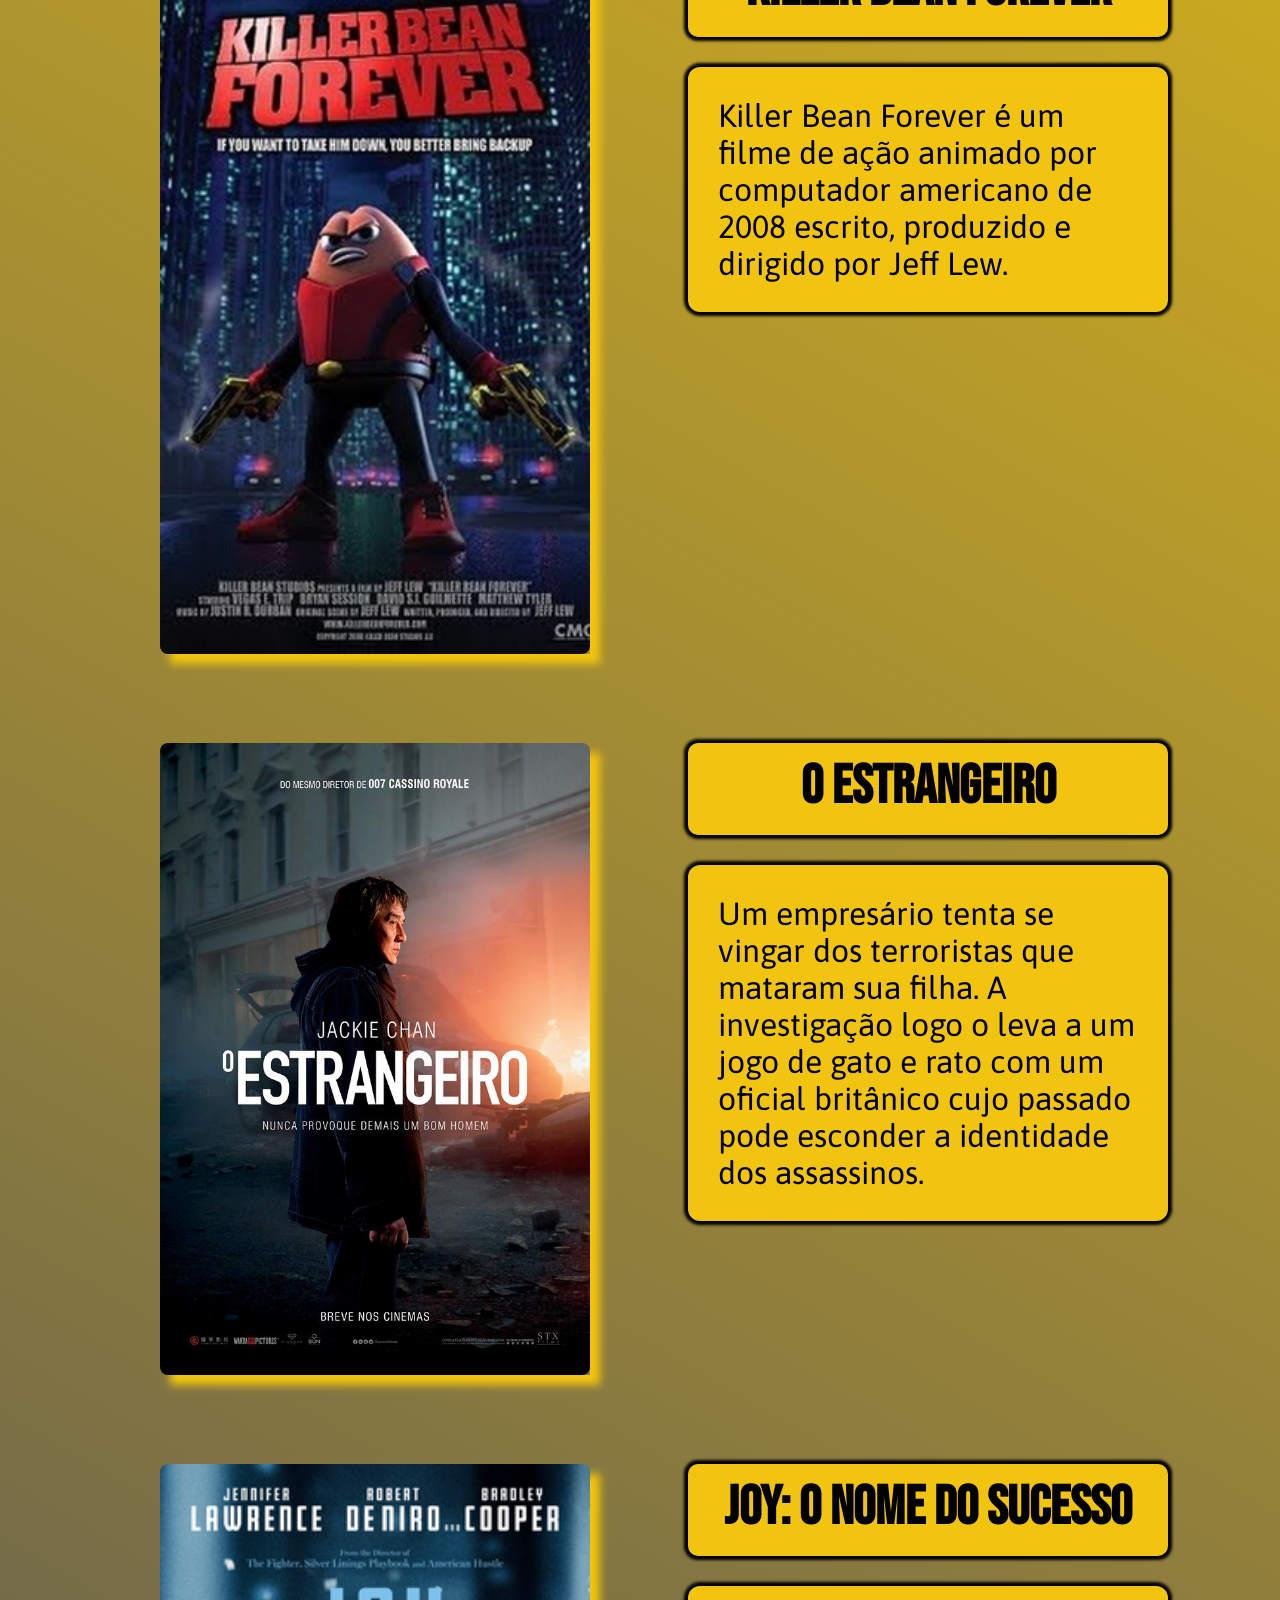
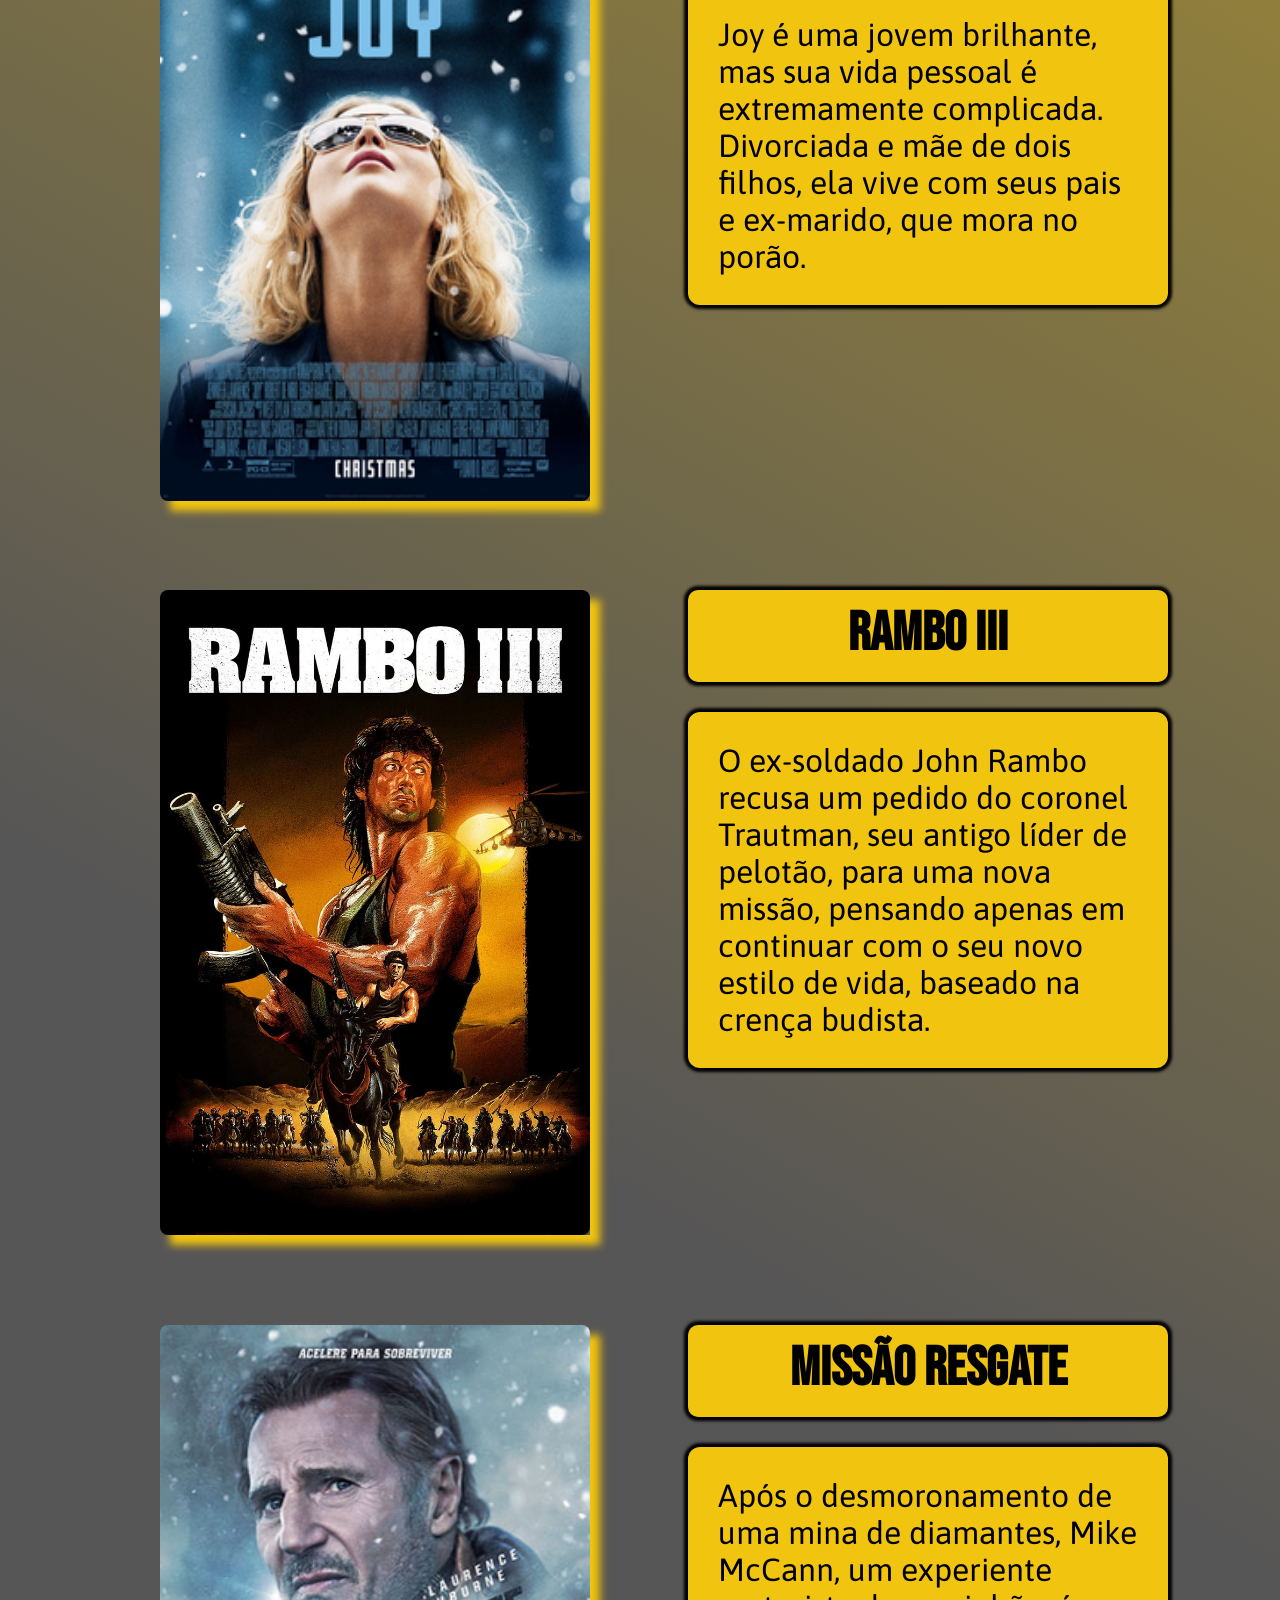
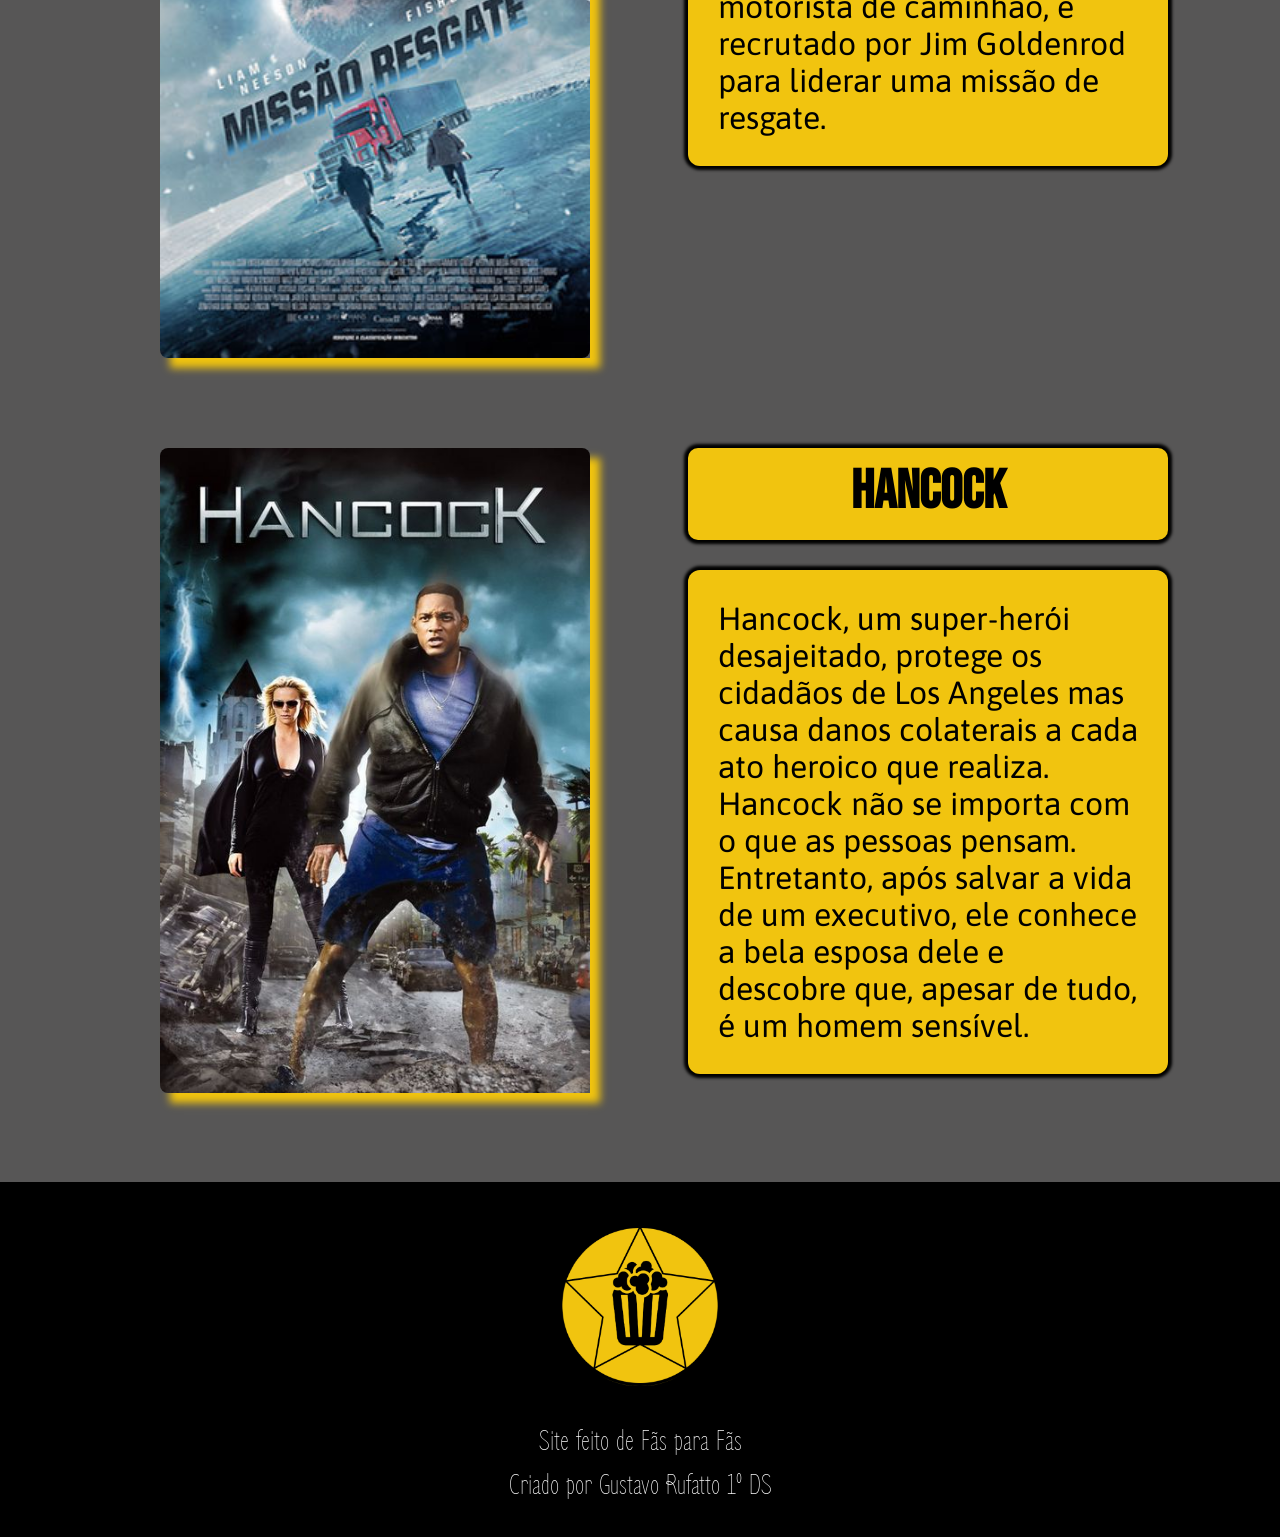
==== commit 882b9841: "Atualização V22" ====
--- a/Paginas/index.html
+++ b/Paginas/index.html
@@ -6,6 +6,7 @@
     <meta http-equiv="X-UA-Compatible" content="IE=edge">
     <meta name="viewport" content="width=device-width, initial-scale=1.0">
     <link rel="stylesheet" type="text/css" href="./style.css">
+    <link rel="icon" href="../Imagens/logo.png"/>
     <title>Xpace Movies</title>
 </head>
 
--- a/Paginas/style.css
+++ b/Paginas/style.css
@@ -38,14 +38,13 @@
     border-radius: 10px;
 }
 
-.menu a {
-    display: inline-block;
+.menu a{
     text-decoration: none;
     color: white;
     font-size: 30px;
     font-family: 'Asap';
 }
-
+image.png
 ul {
     padding-top: 10px;
     background-color: #111;
@@ -142,8 +141,7 @@
     width: 370px;
     border-radius: 8px;
     opacity: 1;
-    -webkit-transition: .3s ease-in-out;
-    transition: .3s ease-in-out;
+    transition: 0.3s ease-in-out;
 }
 
 .filme-capa-strong-orange {
@@ -366,10 +364,17 @@
 
 @media screen and (max-width: 500px) {
     .filme-capa-imagem img {
-        width: 360px;
+        width: 345px;
     }
 
     .conteudo {
+        text-align: center;
+    }
+}
+
+@media screen and (max-width: 480px) {
+    .menu a li {
+        display: block;
         text-align: center;
     }
 }
@@ -395,18 +400,9 @@
     .filme-resumo p {
         font-size: 25px
     }
-
-    .menu a li {
-        display: block;
-        text-align: center;
-    }
 }
 
 @media screen and (max-width: 400px) {
-    .menu a li {
-        display: block;
-        text-align: center;
-    }
 
     .filme-capa-imagem img {
         width: 100%;
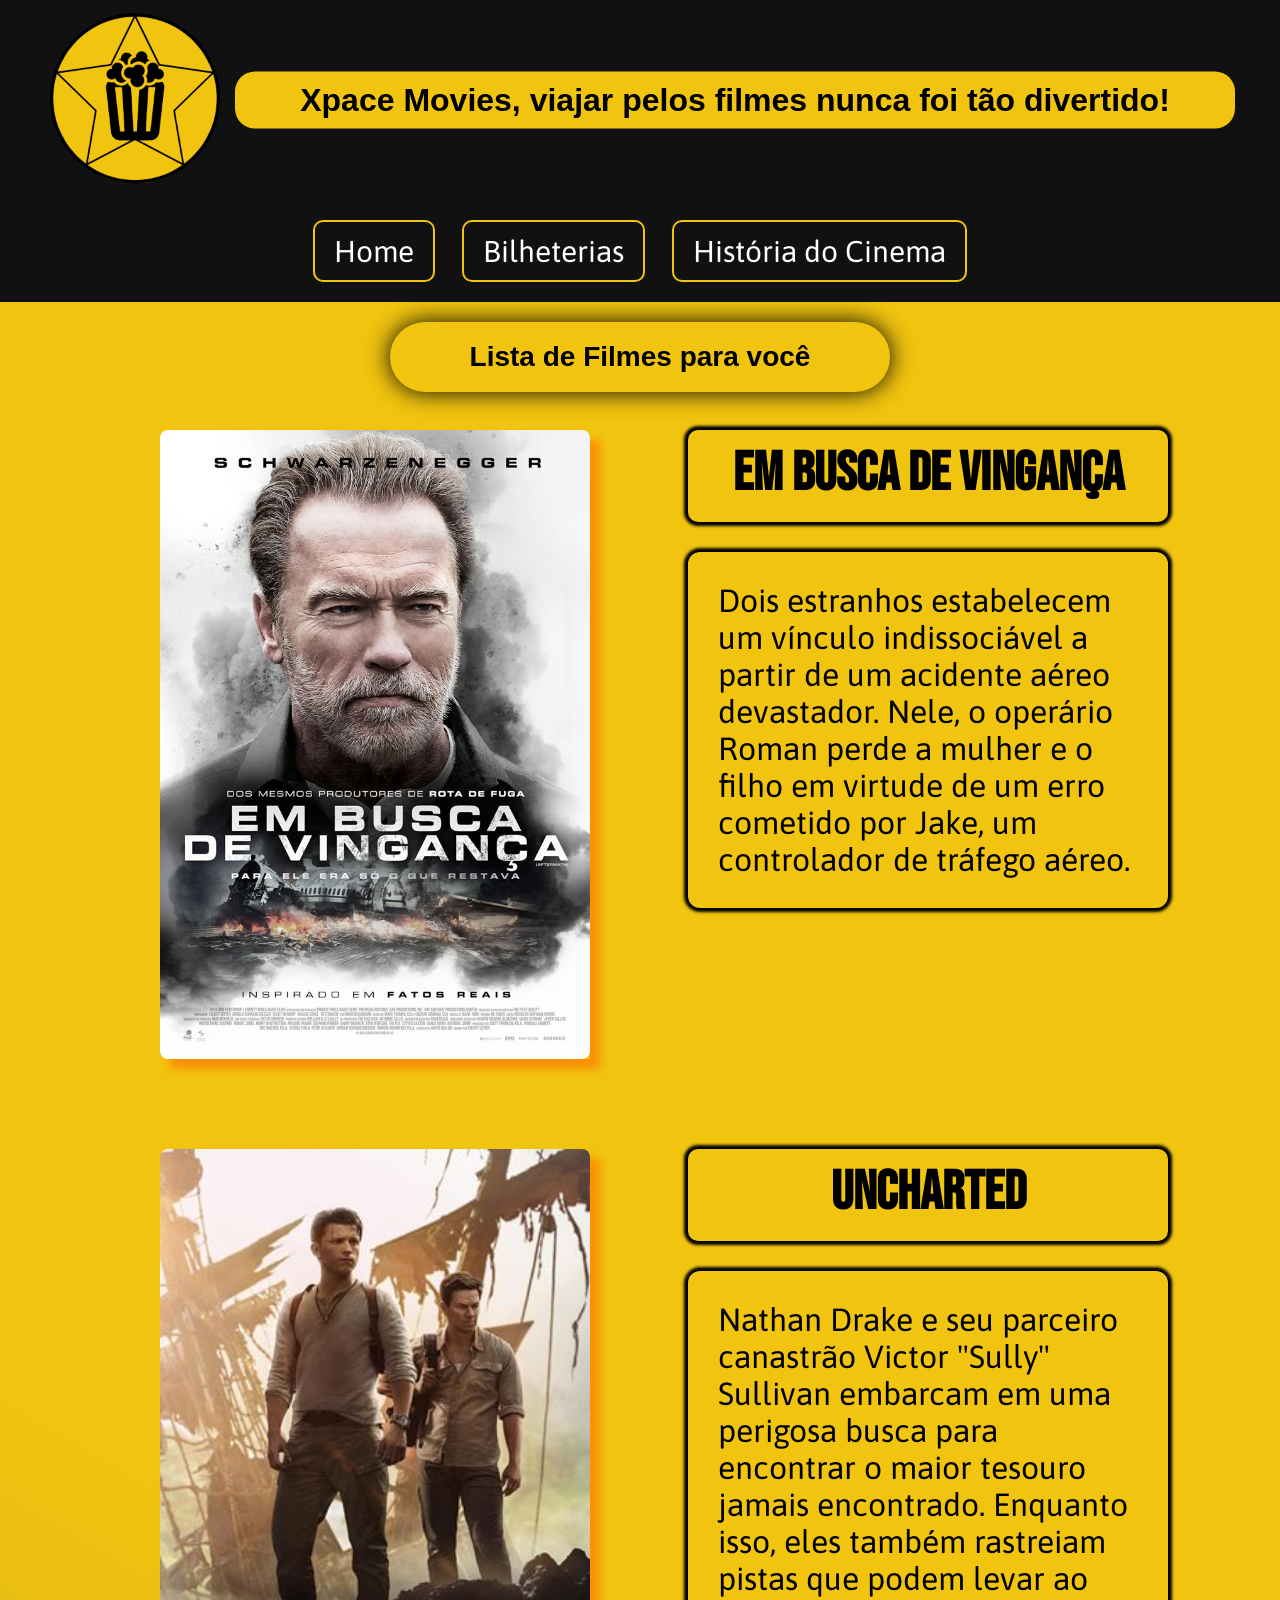
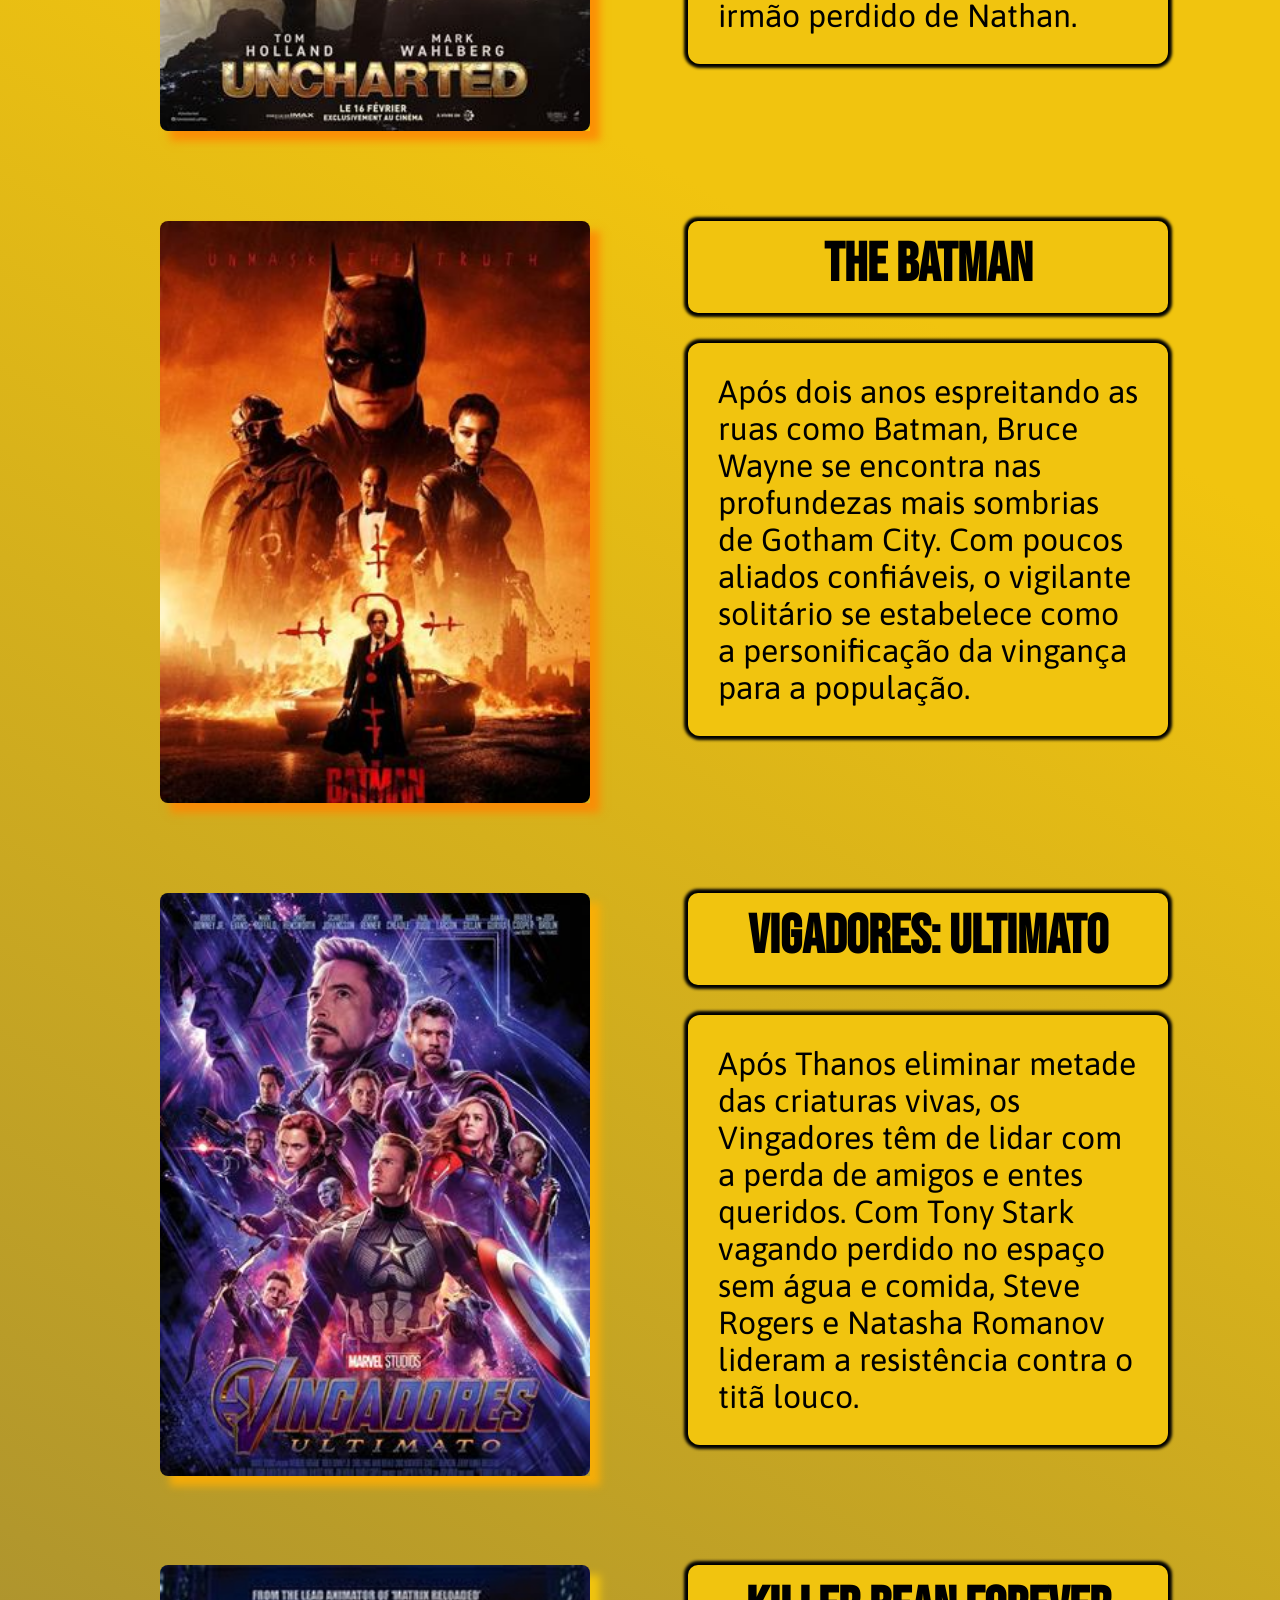
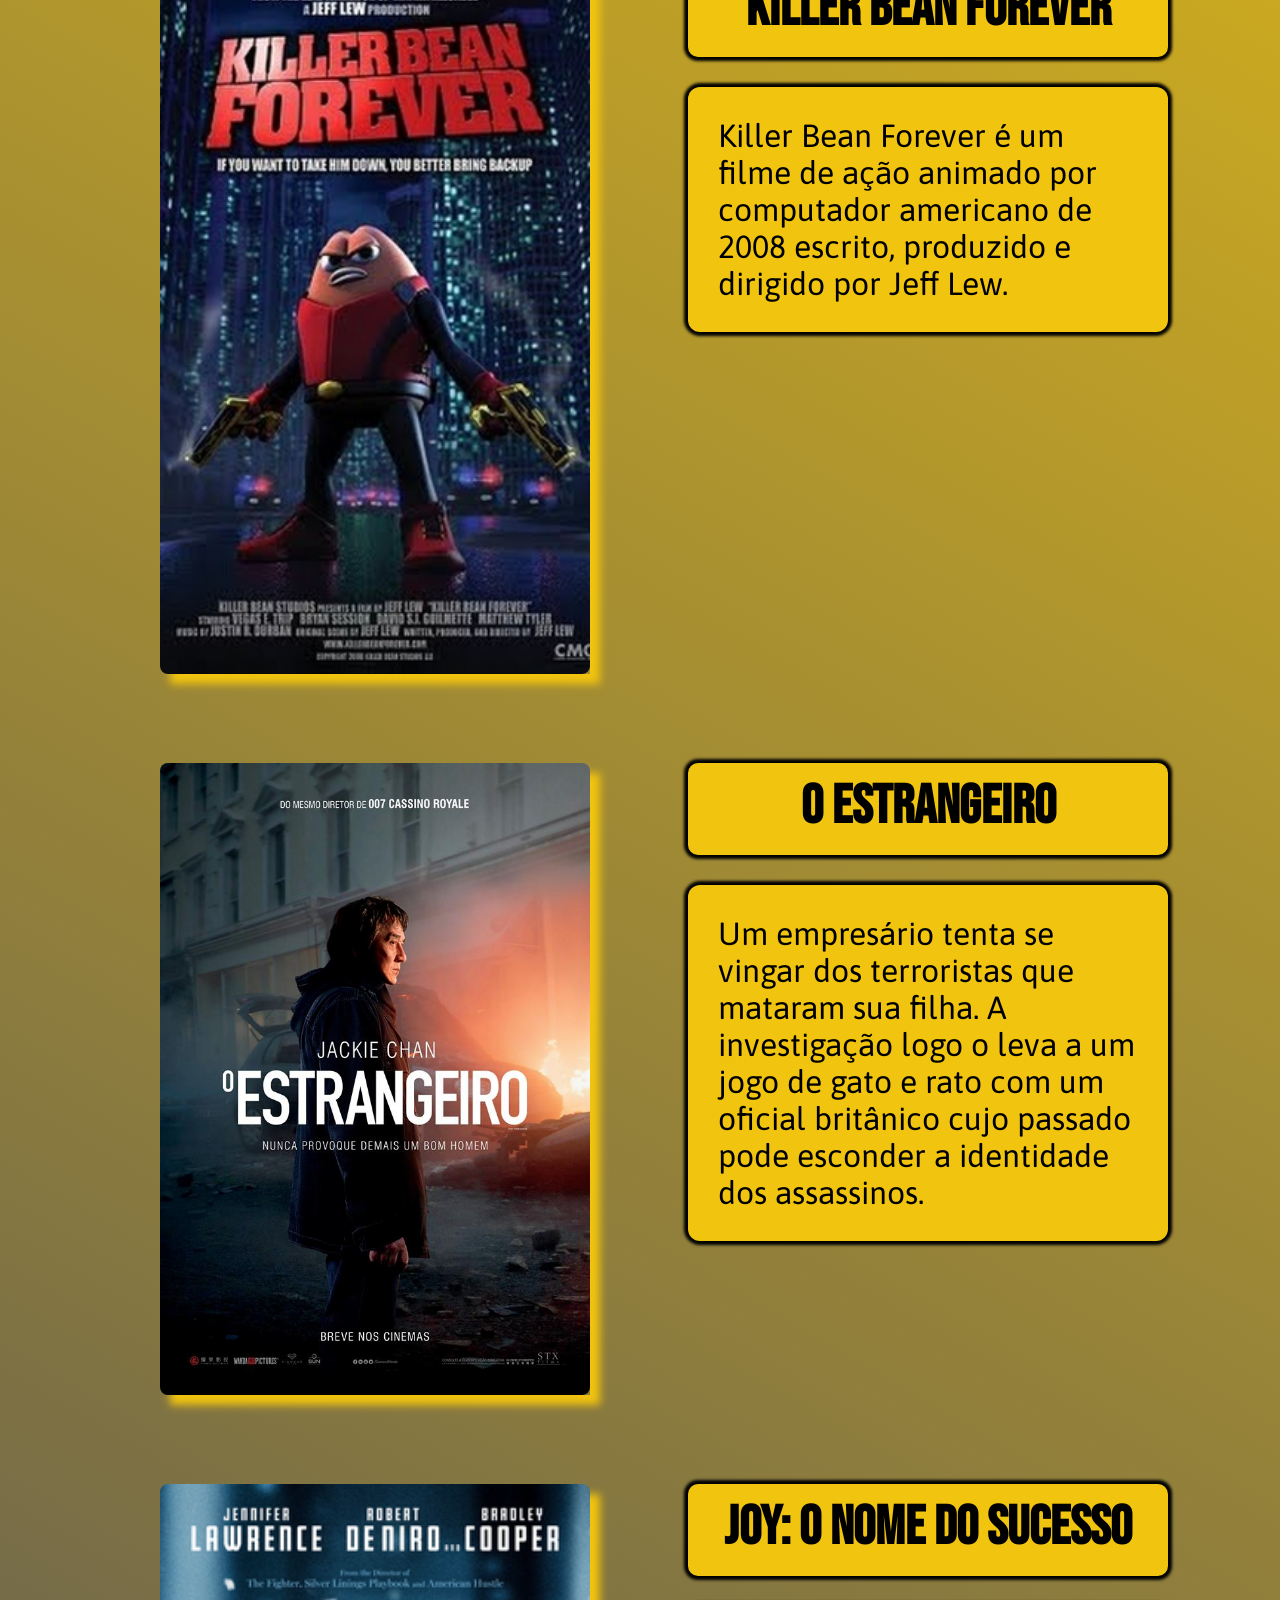
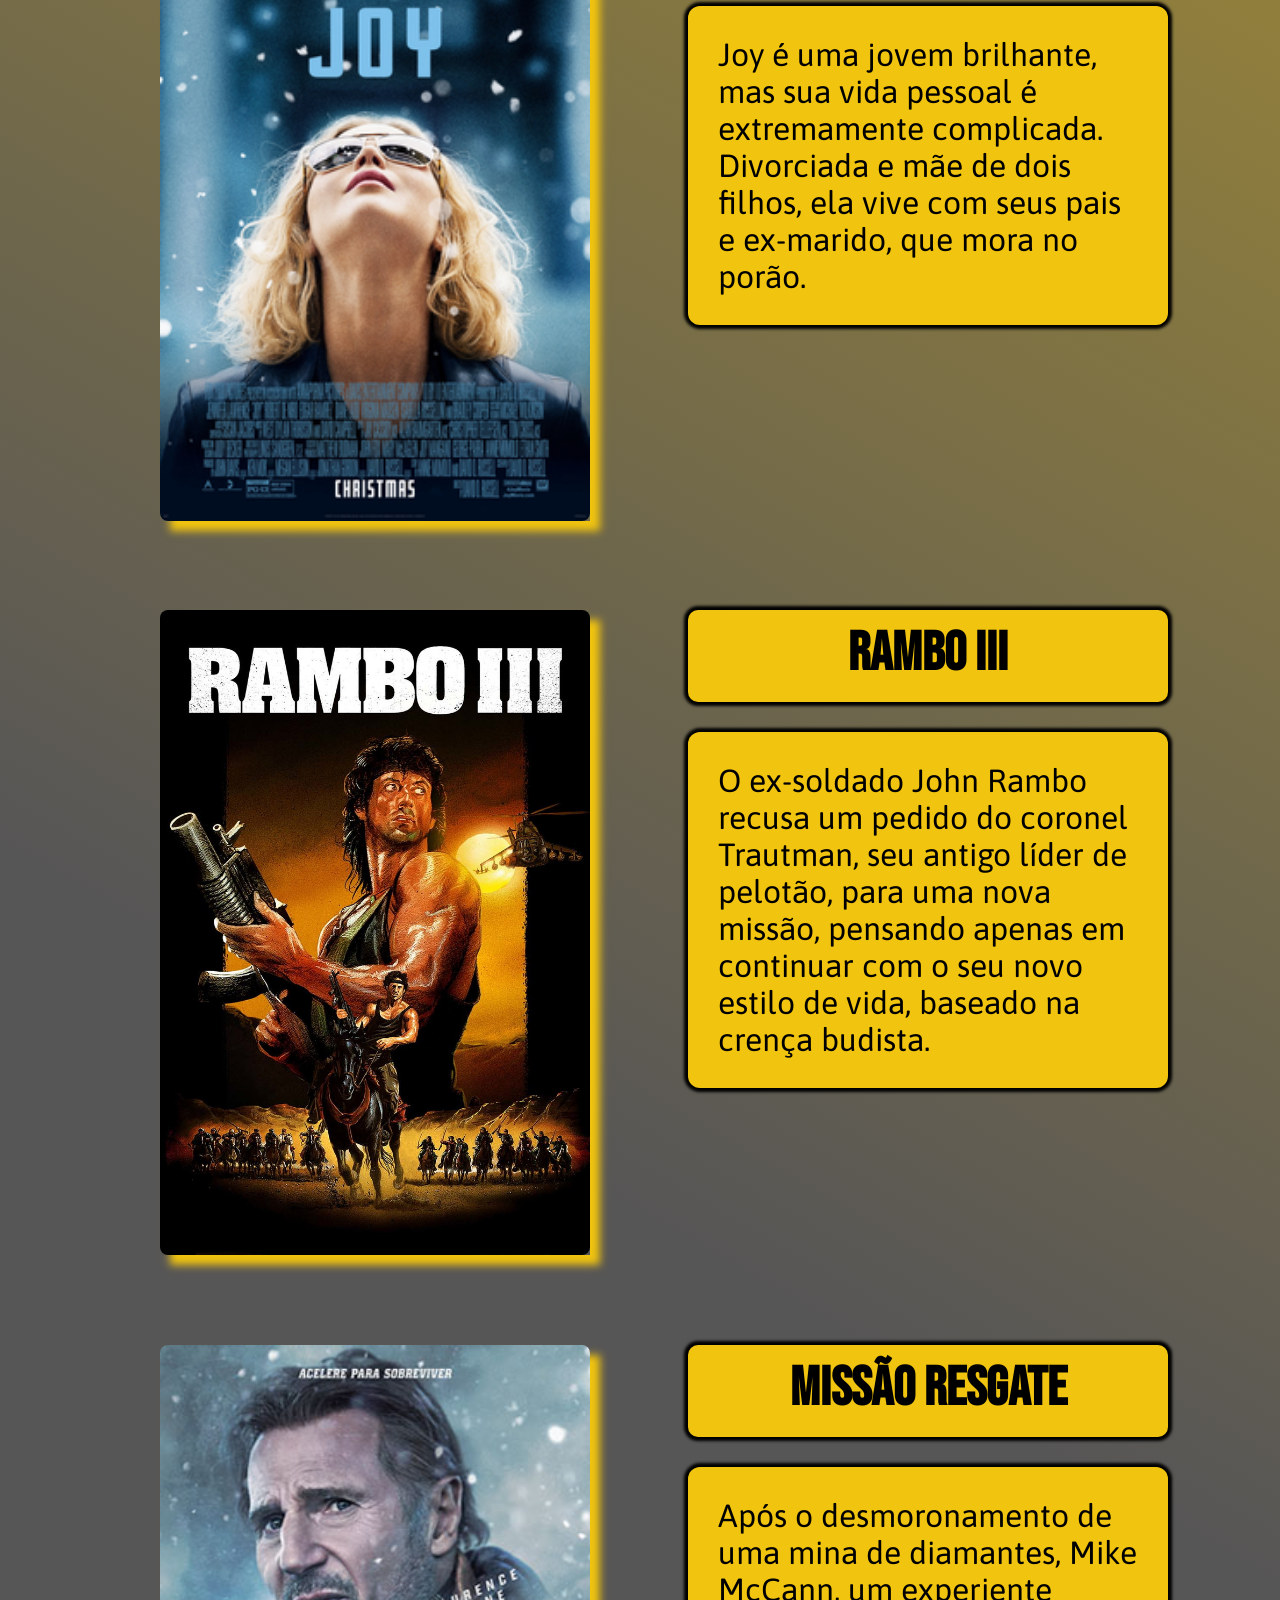
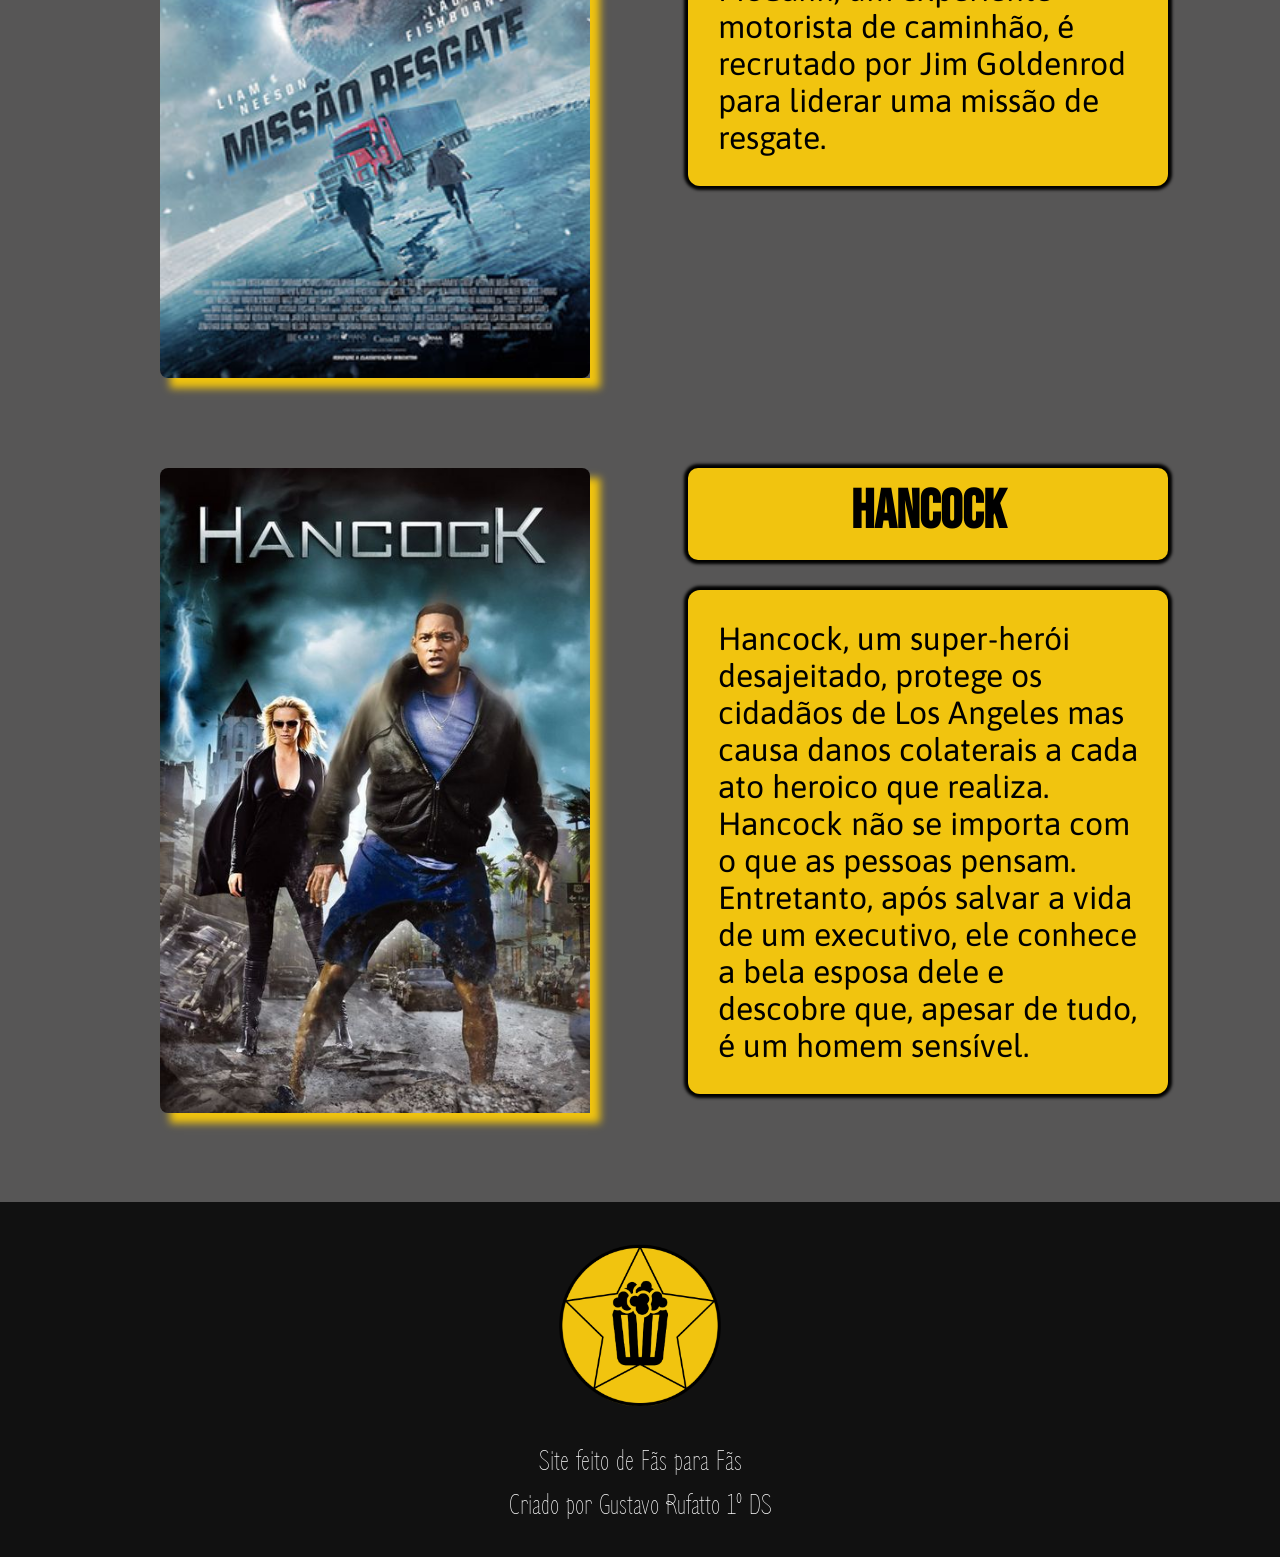
==== commit 6adca4ce: "Atualização V24" ====
--- a/Paginas/index.html
+++ b/Paginas/index.html
@@ -27,6 +27,9 @@
                 <a href="tabela_bilheteria.html">
                     <li>Bilheterias</li>
                 </a>
+                <a href="cinema.html">
+                    <li>História do Cinema</li>
+                </a>
     </header>
 
     <!--Estou colocando classe em tudo pra ficar o mais objetivo possível :D -->
--- a/Paginas/style.css
+++ b/Paginas/style.css
@@ -25,6 +25,10 @@
 
 }
 
+.menu {
+    padding: 10px;
+}
+
 .menu a li:hover {
     background-color: #f1c40f;
     transition: 0.3s;
@@ -43,8 +47,7 @@
     color: white;
     font-size: 30px;
     font-family: 'Asap';
-}
-image.png
+} 
 ul {
     padding-top: 10px;
     background-color: #111;
@@ -117,6 +120,7 @@
 .conteudo {
     margin: 0 auto;
     width: 75%;
+    /* Display grid é pra deixar os conteudos dividos por colunas, geralmente esse tipo de conteúdo com uma div do lado da outra fica melhor de mexer com grid */
     display: grid;
     grid-gap: 15%;
     gap: 9%;
@@ -161,6 +165,7 @@
     cursor: pointer;
     box-shadow: 0px 0px 25px black;
     transform: scale(1.1);
+    /* transform: scale é pra mexer na escala da imagem de uma forma mais suave, se usar o Zoom, ele simplesmente da um zoom na imagem e não da pra usar o comando de transition. 1.0 é a resolução normal da imagem, se botar menos, ela diminui, se aumentar, ela fica maior */
 }
 
 .filme-resumo h2 {
@@ -208,7 +213,7 @@
 }
 
 .rodape {
-    background-color: black;
+    background-color: #111;
     color: white;
     text-align: center;
     padding: 30px;
@@ -351,7 +356,6 @@
         width: 80%;
     }
 }
-
 @media screen and (max-width: 800px) {
     .filme-capa {
         margin-bottom: 30px;
